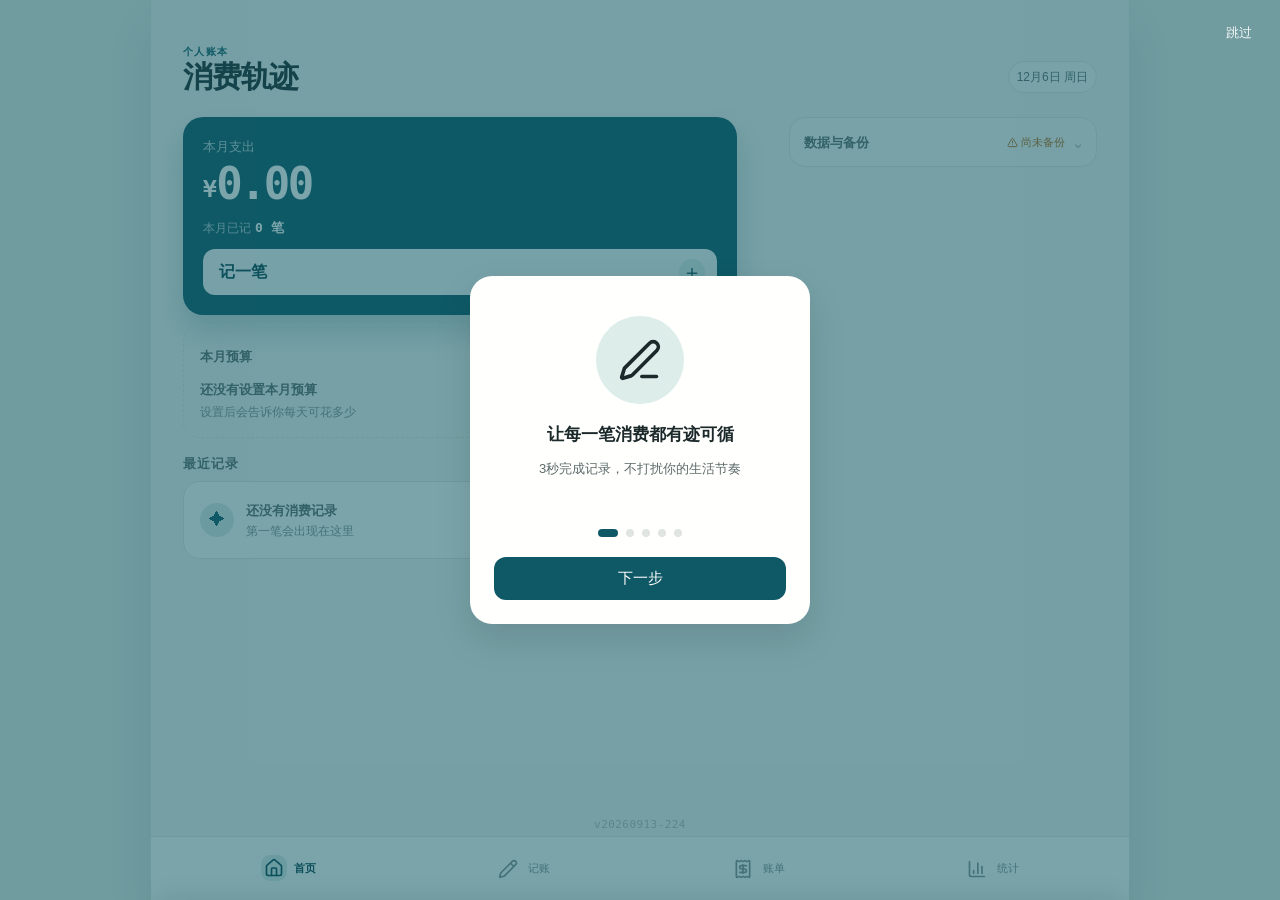
==== index.html @ fd7bc763 "v224：修正统计口径、金额精度与账单交互" ====
﻿<!DOCTYPE html>
<html lang="zh-CN">
<head>
  <meta charset="UTF-8">
  <meta http-equiv="Content-Security-Policy" content="default-src 'self'; script-src 'self'; script-src-attr 'none'; style-src 'self' 'unsafe-inline'; img-src 'self' data:; font-src 'self'; connect-src 'self'; manifest-src 'self'; worker-src 'self'; object-src 'none'; base-uri 'none'; form-action 'self'">
  <meta name="viewport" content="width=device-width, initial-scale=1.0, maximum-scale=1.0, user-scalable=no, viewport-fit=cover">
  <meta name="theme-color" content="#0F5966">
  <meta name="mobile-web-app-capable" content="yes">
  <meta name="apple-mobile-web-app-status-bar-style" content="default">
  <meta name="apple-mobile-web-app-title" content="消费轨迹">
  <link rel="apple-touch-icon" href="icon-192.png?v=67">
  <link rel="manifest" href="manifest.json?v=1">
  <title>消费轨迹</title>

  <!-- CSS -->
  <link rel="stylesheet" href="css/common.css?v=197">
  <link rel="stylesheet" href="css/home.css?v=206">
  <link rel="stylesheet" href="css/add.css?v=204">
  <link rel="stylesheet" href="css/add-flow-v213.css">
  <link rel="stylesheet" href="css/add-budget-impact-v214.css">
  <link rel="stylesheet" href="css/add-choice-density-v215.css">
  <link rel="stylesheet" href="css/add-payment-options-v217.css">
  <link rel="stylesheet" href="css/add-choice-alignment-v218.css">
  <link rel="stylesheet" href="css/list.css?v=175">
  <link rel="stylesheet" href="css/stats.css?v=194">
  <link rel="stylesheet" href="css/onboarding.css?v=176">
  <link rel="stylesheet" href="css/monthly-report-v223.css">
  <link rel="stylesheet" href="css/display-fixes-v224.css">
</head>
<body>

<!-- ================================================================
     App 容器
     ================================================================ -->
<div id="app" class="app-container">

  <!-- ==============================================================
       首页 View
       ============================================================== -->
  <main id="view-home" class="main-view main-view--active">
    <!-- 标题栏 -->
    <header class="home-header">
      <div>
        <p class="home-header__eyebrow">个人账本</p>
        <h1 class="home-header__title">消费轨迹</h1>
      </div>
      <span class="home-header__date" id="home-date"></span>
    </header>

    <div class="home-dashboard">
      <div class="home-dashboard__primary">
        <!-- 首页唯一主任务：看清本月，再记一笔 -->
        <section class="home-section">
          <div class="home-summary card">
            <div class="home-summary__top">
              <div>
                <p class="home-summary__label">本月支出</p>
                <p class="home-summary__amount" id="home-month-amount">¥0</p>
              </div>
            </div>
            <div class="home-summary__context" aria-label="本月消费摘要">
              <span class="home-summary__context-item">本月已记 <strong class="home-summary__context-value" id="home-month-count">0 笔</strong></span>
              <span class="home-summary__context-dot" id="home-month-context-dot" aria-hidden="true" hidden>·</span>
              <span class="home-summary__context-item" id="home-month-comparison" hidden>较上月同期 <strong class="home-summary__context-value" id="home-month-diff">—</strong></span>
            </div>

            <button class="home-primary-action" id="home-primary-add" type="button">
              <span class="home-primary-action__copy"><strong>记一笔</strong></span>
              <span class="home-primary-action__icon" aria-hidden="true">＋</span>
            </button>
          </div>

          <div class="home-today card" id="home-today" hidden>
            <div class="home-today__label-row">
              <span class="home-today__label">今日消费</span>
              <span class="home-today__count" id="home-today-count">0 笔</span>
            </div>
            <span class="home-today__amount" id="home-today-amount">¥0</span>
            <span class="home-today__diff" id="home-today-diff"></span>
          </div>

          <div class="home-budget-brief card home-budget-brief--setup" id="home-budget-summary" aria-label="本月预算">
            <div class="home-budget-brief__header">
              <span class="home-budget-brief__eyebrow">本月预算</span>
              <button class="home-budget-brief__action" id="home-set-budget" type="button">
                <span id="home-budget-action-label">去设置</span><span aria-hidden="true">→</span>
              </button>
            </div>
            <div class="home-budget-brief__setup-copy">
              <strong class="home-budget-brief__label" id="home-budget-summary-label">还没有设置本月预算</strong>
              <span>设置后会告诉你每天可花多少</span>
            </div>
            <div class="home-budget-brief__body">
              <div class="home-budget-brief__spent">
                <span>本月已花</span>
                <div class="home-budget-brief__spent-amount">
                  <strong id="home-budget-summary-spent">¥0</strong>
                  <span id="home-budget-summary-limit">/ ¥0</span>
                </div>
              </div>
              <span class="home-budget-brief__status" id="home-budget-summary-status">节奏正常</span>
            </div>
            <div class="home-budget-brief__progress-meta">
              <span>预算使用进度</span>
              <strong id="home-budget-summary-percentage">0%</strong>
            </div>
            <div class="home-budget-brief__track" role="progressbar" aria-label="预算使用进度" aria-valuemin="0" aria-valuemax="100" aria-valuenow="0">
              <span class="home-budget-brief__progress" id="home-budget-summary-progress"></span>
            </div>
            <div class="home-budget-brief__decision" aria-live="polite">
              <span id="home-budget-summary-decision-label">今天可安心花</span>
              <strong id="home-budget-summary-decision-value">¥0</strong>
            </div>
            <div class="home-budget-brief__support">
              <span id="home-budget-summary-remaining">还剩 ¥0</span>
              <span aria-hidden="true">·</span>
              <span id="home-budget-summary-days">本月剩 0 天</span>
            </div>
            <p class="home-budget-brief__forecast" id="home-budget-summary-forecast" hidden></p>
          </div>
        </section>

        <!-- 最近记录 -->
        <section class="home-section">
          <div class="home-section__title-row">
            <h2 class="home-section__title">最近记录</h2>
            <button class="home-section__all" id="home-view-all" type="button" style="display:none">查看账单 <span aria-hidden="true">→</span></button>
          </div>
          <div class="home-recent card" id="home-recent">
            <div class="empty-state">
              <div class="empty-state__icon"><svg viewBox="0 0 24 24" aria-hidden="true"><g fill="none" stroke="currentColor" stroke-linecap="round" stroke-linejoin="round" stroke-width="2"><path d="M6 22a2 2 0 0 1-2-2V4a2 2 0 0 1 2-2h8a2.4 2.4 0 0 1 1.704.706l3.588 3.588A2.4 2.4 0 0 1 20 8v12a2 2 0 0 1-2 2z"/><path d="M14 2v5a1 1 0 0 0 1 1h5M10 9H8m8 4H8m8 4H8"/></g></svg></div>
              <p class="empty-state__text">还没有消费记录</p>
              <p class="empty-state__hint">从一笔真实消费开始</p>
            </div>
          </div>
        </section>
      </div>

      <aside class="home-dashboard__secondary">
        <!-- 分类预算提醒（仅在需要关注时出现） -->
        <section class="home-section home-section--alerts" id="home-alerts-section" style="display:none">
          <h2 class="home-section__title">预算提醒</h2>
          <div class="home-alerts" id="home-alerts"></div>
        </section>

        <!-- 数据管理（折叠收纳，避免打扰每日记账） -->
        <section class="home-section home-section--support">
          <details class="home-data-management">
            <summary class="home-data-management__summary">
              <span class="home-data-management__title">数据与备份</span>
              <span id="home-backup-badge" class="home-backup__badge"></span>
              <span class="home-data-management__chevron" aria-hidden="true">⌄</span>
            </summary>
            <div class="home-data-management__body">
              <p class="home-backup__copy">数据仅保存在当前浏览器中。换手机或清缓存前，请先导出备份。</p>
              <div class="home-backup__actions">
                <button class="btn btn--ghost btn--small" id="home-export-btn" type="button">分享备份</button>
                <button class="btn btn--ghost btn--small home-backup__restore" id="home-import-btn" type="button">恢复数据</button>
              </div>
              <div id="home-import-area" style="display:none">
                <textarea class="input" id="home-import-textarea" placeholder="在此粘贴之前导出的备份内容…" rows="3" style="font-size:var(--font-size-xs);font-family:var(--font-mono);resize:vertical;width:100%;margin-bottom:var(--space-sm)"></textarea>
                <div style="display:flex;gap:var(--space-sm)">
                  <button class="btn btn--primary btn--small" id="home-import-confirm" style="flex:1">确认导入</button>
                  <button class="btn btn--ghost btn--small" id="home-import-cancel">取消</button>
                </div>
              </div>
            </div>
          </details>
        </section>

      </aside>
    </div>

    <!-- 首页底部版本位：新版本等待时原地切换为更新说明卡 -->
    <div id="app-version-slot" class="app-version-slot">
      <div id="app-version" class="app-version" data-version="224" aria-label="当前应用版本">v20260913-224</div>
      <section id="sw-update-bar" class="sw-update-bar" aria-labelledby="sw-update-bar-title" aria-live="polite" hidden>
        <button type="button" class="sw-update-bar__head" id="sw-update-bar-head" aria-expanded="false" aria-controls="sw-update-bar-detail">
          <svg class="sw-update-bar__icon" viewBox="0 0 24 24" aria-hidden="true"><path d="M21 12a9 9 0 0 0-15.5-6.2L3 8.3M3 3v5.3h5.3M3 12a9 9 0 0 0 15.5 6.2l2.5-2.5M21 21v-5.3h-5.3"/></svg>
          <span class="sw-update-bar__body">
            <span class="sw-update-bar__title" id="sw-update-bar-title">发现新版本</span>
            <span class="sw-update-bar__sub">点击查看这次更新内容</span>
          </span>
          <svg class="sw-update-bar__toggle" viewBox="0 0 24 24" aria-hidden="true"><path d="m6 9 6 6 6-6"/></svg>
        </button>
        <div class="sw-update-bar__detail" id="sw-update-bar-detail" hidden>
          <ul class="sw-update-bar__list" id="sw-update-bar-list"></ul>
          <div class="sw-update-bar__actions">
            <button type="button" class="sw-update-bar__later" id="sw-update-btn-later">继续使用当前版本</button>
            <button type="button" class="sw-update-bar__btn" id="sw-update-btn-now">立即更新</button>
          </div>
        </div>
      </section>
    </div>
  </main>

  <!-- ==============================================================
       记账 View（移动端优先：金额 → 日期 → 分类 → 可选信息 → 键盘）
       ============================================================== -->
  <main id="view-add" class="main-view">
    <div class="add-container">
      <!-- 金额与日期：每一笔记录先确认金额，再补充信息 -->
      <header class="add-header">
        <div class="add-header__meta">
          <p class="add-header__eyebrow">快速记一笔</p>
          <div class="add-date-row">
            <button class="add-date-quick" id="add-date-quick" type="button" aria-expanded="false" aria-controls="add-date-inputs">
              <span aria-hidden="true">日历</span>
              <span id="add-date-label">今天</span>
              <span id="add-time-label"></span>
              <span class="add-date-quick__chevron" aria-hidden="true">⌄</span>
            </button>
          </div>
        </div>
        <div class="add-date-inputs" id="add-date-inputs" style="display:none">
          <div class="add-date-shortcuts" aria-label="日期快捷选择">
            <button class="add-date-shortcut" type="button" data-date-shortcut="today">今天</button>
            <button class="add-date-shortcut" type="button" data-date-shortcut="yesterday">昨天</button>
            <button class="add-date-shortcut add-date-shortcut--now" type="button" data-date-shortcut="now">现在</button>
          </div>
          <div class="add-date-controls">
            <input type="date" class="input" id="add-date" aria-label="记账日期">
            <input type="time" class="input" id="add-time" aria-label="记账时间">
          </div>
        </div>
      </header>

      <!-- 仅金额区域吸顶；日期与其他表单区域随页面自然滚动 -->
      <div class="add-amount-display">
        <div class="add-amount__row" aria-live="polite" aria-label="本次支出金额">
          <span class="add-amount__currency">¥</span>
          <span class="add-amount__value" id="add-amount-display">0</span>
          <span class="add-amount__decimal" id="add-amount-decimal">.00</span>
        </div>
        <div class="add-budget-impact add-budget-impact--empty" id="add-budget-impact" aria-hidden="true">
          <span class="add-budget-impact__dot" aria-hidden="true"></span>
          <span class="add-budget-impact__copy" id="add-budget-impact-copy"></span>
          <strong class="add-budget-impact__value" id="add-budget-impact-value"></strong>
        </div>
        <span class="add-budget-impact__live" id="add-budget-impact-live" aria-live="polite" aria-atomic="true"></span>
      </div>

      <section class="add-category-area" aria-labelledby="add-category-title">
        <div class="add-section__header">
          <div>
            <h2 class="add-section__title" id="add-category-title">分类 <span class="add-required">必填</span></h2>
          </div>
          <button class="add-category-all" id="add-category-all" type="button" aria-haspopup="dialog" aria-controls="add-category-picker">
            <span>全部分类</span>
            <span class="add-category-all__chevron" aria-hidden="true">⌄</span>
          </button>
        </div>
        <button class="add-category-summary" id="add-category-summary" type="button" style="display:none" aria-haspopup="dialog" aria-controls="add-category-picker">
          <span class="add-category-summary__icon" id="add-category-summary-icon"></span>
          <span class="add-category-summary__text" id="add-category-summary-text"></span>
          <span class="add-category-summary__edit" id="add-category-summary-edit">更换</span>
        </button>
        <div class="add-category-quick" id="add-category-quick" aria-label="常用分类，可左右滑动查看更多"></div>
      </section>

      <section class="add-payment-section" aria-labelledby="add-payment-title">
        <button class="add-payment-summary" id="add-payment-summary" type="button" aria-label="选择支付方式" aria-expanded="false" aria-controls="add-payment-methods">
          <span class="add-payment-summary__label" id="add-payment-title">支付方式</span>
          <span class="add-payment-summary__value">
            <span class="add-payment-summary__dot" id="add-payment-summary-dot" aria-hidden="true"></span>
            <span id="add-payment-summary-text">可选</span>
          </span>
          <span class="add-payment-summary__edit" id="add-payment-summary-action">选择</span>
        </button>
        <div class="add-payment-methods" id="add-payment-methods"></div>
      </section>

      <!-- 价值评定：与支付方式同款交互，选完收起为文字行，点按展开三键 -->
      <section class="add-necessity-section" aria-labelledby="add-necessity-title">
        <button class="add-payment-summary add-necessity-summary" id="add-necessity-summary" type="button" aria-label="选择价值评定" aria-expanded="false" aria-controls="add-necessity-options">
          <span class="add-payment-summary__label" id="add-necessity-title">价值评定</span>
          <span class="add-payment-summary__value">
            <span class="add-payment-summary__dot" id="add-necessity-summary-dot" aria-hidden="true"></span>
            <span id="add-necessity-summary-text">可选</span>
          </span>
          <span class="add-payment-summary__edit" id="add-necessity-summary-action">选择</span>
        </button>
        <div class="add-necessity-options" id="add-necessity-options"></div>
      </section>

      <details class="add-more-fields" id="add-more-fields">
        <summary>
          <span>地点或备注</span>
          <span class="add-more-fields__hint">可选</span>
        </summary>
        <div class="add-more-fields__body">
          <div class="add-merchant-suggestions" id="add-merchant-suggestions" hidden aria-label="常用商家"></div>
          <label class="add-field">
            <span>地点</span>
            <input type="text" class="input" id="add-location" placeholder="例如：公司楼下" maxlength="50">
          </label>
          <label class="add-field">
            <span>备注</span>
            <input type="text" class="input" id="add-note" placeholder="例如：和同事午餐" maxlength="100">
          </label>
        </div>
      </details>

      <!-- 数字键盘：与其他表单功能区一样留在页面内，不吸底、不悬浮 -->
      <div class="add-numpad numpad" id="add-numpad">
        <button class="numpad__key" data-key="1" type="button">1</button>
        <button class="numpad__key" data-key="2" type="button">2</button>
        <button class="numpad__key" data-key="3" type="button">3</button>
        <button class="numpad__key numpad__key--fn" data-key="backspace" type="button" aria-label="删除一位">⌫</button>

        <button class="numpad__key" data-key="4" type="button">4</button>
        <button class="numpad__key" data-key="5" type="button">5</button>
        <button class="numpad__key" data-key="6" type="button">6</button>
        <button class="numpad__key numpad__key--submit" data-key="submit" type="button">
          <span id="add-submit-label">保存</span>
          <span class="numpad__submit-amount" id="add-submit-amount">¥0.00</span>
        </button>

        <button class="numpad__key" data-key="7" type="button">7</button>
        <button class="numpad__key" data-key="8" type="button">8</button>
        <button class="numpad__key" data-key="9" type="button">9</button>

        <button class="numpad__key" data-key="0" type="button">0</button>
        <button class="numpad__key" data-key="." type="button">.</button>
        <button class="numpad__key numpad__key--fn" data-key="clear" type="button" aria-label="清空金额">C</button>
      </div>

    </div>
  </main>

  <!-- 手机端分类选择抽屉：完整分类不再撑开记账主页面 -->
  <div class="category-picker" id="add-category-picker" aria-hidden="true">
    <button class="category-picker__backdrop" id="add-category-picker-backdrop" type="button" tabindex="-1" aria-label="关闭分类选择"></button>
    <section class="category-picker__sheet" role="dialog" aria-modal="true" aria-labelledby="add-category-picker-title">
      <div class="category-picker__handle" aria-hidden="true"></div>
      <header class="category-picker__header">
        <div>
          <p class="category-picker__eyebrow">全部分类</p>
          <h2 id="add-category-picker-title">选择这笔支出属于哪里</h2>
        </div>
        <button class="category-picker__close" id="add-category-picker-close" type="button" aria-label="关闭分类选择">✕</button>
      </header>
      <div class="category-picker__body">
        <div class="add-category-grid" id="add-category-picker-grid"></div>
        <div class="add-subcategories scroll-x" id="add-category-picker-subcategories" style="display:none"></div>
      </div>
      <footer class="category-picker__footer">
        <button class="add-category-manage" id="add-manage-categories" type="button">管理分类</button>
      </footer>
    </section>
  </div>

  <!-- ==============================================================
       账单 View
       ============================================================== -->
  <main id="view-list" class="main-view">
    <!-- 账单工具栏：标题常驻，搜索按需展开 -->
    <div class="list-search" id="list-search">
      <h1 class="list-search__title">账单</h1>
      <button class="list-search__toggle" id="list-search-toggle" aria-label="搜索账单">搜索</button>
      <div class="list-search__input-wrap" id="list-search-input-wrap">
        <input type="text" class="input input--search" id="list-search-input" placeholder="搜索备注关键词...">
      </div>
      <button class="list-search__close" id="list-search-close" style="display:none" aria-label="关闭搜索">✕</button>
    </div>

    <!-- 筛选栏（每个 chip 独立定位容器，下拉不偏移） -->
    <div class="list-filters scroll-x" id="list-filter-bar">
      <div class="list-filter-group"><button class="chip" data-filter="date">日期</button></div>
      <div class="list-filter-group"><button class="chip" data-filter="category">分类</button></div>
      <div class="list-filter-group"><button class="chip" data-filter="location">地点</button></div>
      <div class="list-filter-group"><button class="chip" data-filter="payment">支付方式</button></div>
      <div class="list-filter-group"><button class="chip chip--active" data-filter="sort">金额↓</button></div>
    </div>

    <!-- 已选筛选条件 -->
    <div class="list-active-filters scroll-x" id="list-active-filters"></div>

    <!-- 记录列表（静态占位，JS 加载后会替换） -->
    <div class="list-content" id="list-content">
      <div class="empty-state" id="list-placeholder">
        <div class="empty-state__icon">⏳</div>
        <p class="empty-state__text">加载中...</p>
      </div>
    </div>

    <!-- 底部汇总（固定） -->
    <div class="list-summary" id="list-summary" style="display:none">
      <span id="list-summary-count">共 0 笔</span>
      <span class="list-summary__divider">|</span>
      <span>合计 <strong class="amount" id="list-summary-total">¥0</strong></span>
    </div>
  </main>

  <!-- ==============================================================
       统计 View
       ============================================================== -->
  <main id="view-stats" class="main-view">
    <div class="stats-container" id="stats-container">
      <!-- 时间选择 -->
      <div class="stats-period">
        <button class="chip" data-period="day">日</button>
        <button class="chip" data-period="week">近7天</button>
        <button class="chip chip--active" data-period="month">本月</button>
        <button class="chip" data-period="3month">近3月</button>
        <button class="chip" data-period="12month">近12月</button>
      </div>

      <!-- 概览卡片 -->
      <div class="stats-overview">
        <div class="stats-card">
          <p class="stats-card__label">总支出</p>
          <p class="stats-card__value" id="stats-card-total">¥0</p>
        </div>
        <div class="stats-card">
          <p class="stats-card__label">日均</p>
          <p class="stats-card__value" id="stats-card-daily">¥0</p>
        </div>
        <div class="stats-card">
          <p class="stats-card__label">笔数</p>
          <p class="stats-card__value" id="stats-card-count">0</p>
        </div>
      </div>

      <!-- 月度报告入口：必须保持 .stats-overview 与 #stats-dynamic 的兄弟位——
           放进 #stats-dynamic 内会被 _renderEmptyDynamic 替换掉（stats.js:234） -->
      <button type="button" class="mr-entry" id="mr-entry" hidden aria-label="查看月度报告">
        <span class="mr-entry__icon" aria-hidden="true">
          <svg viewBox="0 0 24 24"><path fill="none" stroke="currentColor" stroke-linecap="round" stroke-linejoin="round" stroke-width="2" d="M12 21a9 9 0 1 0 0-18 9 9 0 0 0 0 18Zm-3-9 2 2 4-4"/></svg>
        </span>
        <span class="mr-entry__text">
          <span class="mr-entry__title">月度报告</span>
          <span class="mr-entry__sub">这个月花钱方式的一页诊断书</span>
        </span>
        <span class="mr-entry__badge" id="mr-entry-badge" hidden>新</span>
        <svg class="mr-entry__chevron" viewBox="0 0 24 24" aria-hidden="true"><path fill="none" stroke="currentColor" stroke-linecap="round" stroke-linejoin="round" stroke-width="2" d="m9 18 6-6-6-6"/></svg>
      </button>

      <!-- 动态区域（图表 + 排行，由 stats.js 控制） -->
      <div id="stats-dynamic">
        <!-- 分类占比 -->
        <section class="stats-chart-section">
          <h2 class="stats-chart-section__title">分类占比</h2>
          <div class="stats-chart-wrapper">
            <canvas id="stats-category-chart"></canvas>
            <div id="stats-category-fallback" class="stats-fallback" style="display:none"></div>
          </div>
        </section>

        <!-- 月度趋势 -->
        <section class="stats-chart-section">
          <h2 class="stats-chart-section__title">月度趋势</h2>
          <div class="stats-chart-wrapper">
            <canvas id="stats-trend-chart"></canvas>
            <div id="stats-trend-fallback" class="stats-fallback" style="display:none"></div>
          </div>
        </section>

        <!-- 地点排行 -->
        <section class="stats-chart-section">
          <h2 class="stats-chart-section__title">地点排行</h2>
          <div class="stats-ranking-list" id="stats-location-list">
            <div style="text-align:center;padding:16px;color:var(--color-text-tertiary);font-size:var(--font-size-sm)">暂无地点数据</div>
          </div>
        </section>

        <!-- 支付方式分布 -->
        <section class="stats-chart-section">
          <h2 class="stats-chart-section__title">支付方式</h2>
          <div class="stats-chart-wrapper">
            <canvas id="stats-payment-chart"></canvas>
            <div id="stats-payment-fallback" class="stats-fallback" style="display:none"></div>
          </div>
        </section>

        <!-- 价值分析：必需/可选/冲动堆叠条 + 冲动消费 Top 分类（纯 CSS 实现不依赖 Chart.js；缺 stats-necessity-bar 时 stats.js 触发首次重建） -->
        <section class="stats-chart-section">
          <h2 class="stats-chart-section__title">价值分析</h2>
          <div class="stats-necessity-bar" id="stats-necessity-bar" role="img" aria-label="必需、可选、冲动消费占比"></div>
          <ul class="stats-necessity-legend" id="stats-necessity-legend"></ul>
          <p class="stats-necessity-hint" id="stats-necessity-hint" hidden></p>
          <div class="stats-ranking-list" id="stats-impulse-ranking"></div>
        </section>
      </div>
    </div>
  </main>

  <!-- ==============================================================
       Toast 容器
       ============================================================== -->
  <div class="toast-container" id="toast-container"></div>

  <!-- ==============================================================
       覆盖层：预算设置
       ============================================================== -->
  <div class="page-overlay" id="overlay-budget">
    <div class="page-overlay__header">
      <button class="page-overlay__back" id="overlay-budget-back">←</button>
      <span class="page-overlay__title">预算设置</span>
    </div>
    <div class="page-overlay__body" id="overlay-budget-body">
      <!-- JS 动态渲染 -->
    </div>
  </div>

  <!-- ==============================================================
       覆盖层：月度报告
       ============================================================== -->
  <div class="page-overlay" id="overlay-monthly-report">
    <div class="page-overlay__header">
      <button type="button" class="page-overlay__back" id="overlay-monthly-report-back" aria-label="返回">←</button>
      <span class="page-overlay__title">月度报告</span>
    </div>
    <div class="page-overlay__body" id="overlay-monthly-report-body">
      <!-- JS 动态渲染 -->
    </div>
  </div>

  <!-- ==============================================================
       覆盖层：分类管理
       ============================================================== -->
  <div class="page-overlay" id="overlay-categories">
    <div class="page-overlay__header">
      <span class="page-overlay__title">分类管理</span>
      <button class="btn btn--ghost btn--small" id="overlay-categories-add">+ 新增</button>
      <button class="page-overlay__back" id="overlay-categories-back">✕</button>
    </div>
    <div class="page-overlay__body" id="overlay-categories-body">
      <!-- JS 动态渲染 -->
    </div>
  </div>

  <!-- ==============================================================
       编辑消费记录 — 底部弹出面板（Bottom Sheet）
       ============================================================== -->
  <!-- 半透明背景遮罩 -->
  <div class="bottom-sheet-backdrop" id="overlay-edit-backdrop"></div>

  <div class="bottom-sheet" id="overlay-edit">
    <!-- 拖拽手柄（纯视觉提示，无交互） -->
    <div class="bottom-sheet__handle-bar">
      <div class="bottom-sheet__handle"></div>
    </div>
    <!-- 头部 -->
    <div class="bottom-sheet__header">
      <button class="bottom-sheet__btn-back" id="overlay-edit-back">←</button>
      <span class="bottom-sheet__title">编辑记录</span>
      <button class="btn btn--danger btn--small" id="overlay-edit-delete">删除</button>
    </div>
    <!-- 内容（JS 动态渲染） -->
    <div class="bottom-sheet__body" id="overlay-edit-body"></div>
  </div>

  <!-- ==============================================================
       新手引导（首次访问全屏分步介绍，仅展示一次）
       ============================================================== -->
  <div class="onboarding-overlay" id="onboarding-overlay" role="dialog" aria-modal="true" aria-label="欢迎使用消费轨迹">
    <button class="onboarding-skip" id="onboarding-skip" type="button">跳过</button>
    <div class="onboarding-card">
      <div class="onboarding-slides">
        <div class="onboarding-track" id="onboarding-track"></div>
      </div>
      <div class="onboarding-dots" id="onboarding-dots"></div>
      <button class="btn btn--primary btn--block" id="onboarding-next" type="button">下一步</button>
    </div>
  </div>

  <!-- ==============================================================
       底部 Tab Bar
       ============================================================== -->
  <nav class="tab-bar" aria-label="主导航">
    <button class="tab-bar__item tab-bar__item--active" data-view="home" type="button" aria-current="page">
      <span class="tab-bar__icon" aria-hidden="true"><svg viewBox="0 0 24 24"><g fill="none" stroke="currentColor" stroke-linecap="round" stroke-linejoin="round" stroke-width="2"><path d="M15 21v-8a1 1 0 0 0-1-1h-4a1 1 0 0 0-1 1v8"/><path d="M3 10a2 2 0 0 1 .709-1.528l7-6a2 2 0 0 1 2.582 0l7 6A2 2 0 0 1 21 10v9a2 2 0 0 1-2 2H5a2 2 0 0 1-2-2z"/></g></svg></span>
      <span class="tab-bar__label">首页</span>
    </button>
    <button class="tab-bar__item" data-view="add" type="button">
      <span class="tab-bar__icon" aria-hidden="true"><svg viewBox="0 0 24 24"><path fill="none" stroke="currentColor" stroke-linecap="round" stroke-linejoin="round" stroke-width="2" d="M21.174 6.812a1 1 0 0 0-3.986-3.987L3.842 16.174a2 2 0 0 0-.5.83l-1.321 4.352a.5.5 0 0 0 .623.622l4.353-1.32a2 2 0 0 0 .83-.497zM15 5l4 4"/></svg></span>
      <span class="tab-bar__label">记账</span>
    </button>
    <button class="tab-bar__item" data-view="list" type="button">
      <span class="tab-bar__icon" aria-hidden="true"><svg viewBox="0 0 24 24"><g fill="none" stroke="currentColor" stroke-linecap="round" stroke-linejoin="round" stroke-width="2"><path d="M12 17V7m4 1h-6a2 2 0 0 0 0 4h4a2 2 0 0 1 0 4H8"/><path d="M4 3a1 1 0 0 1 1-1a1.3 1.3 0 0 1 .7.2l.933.6a1.3 1.3 0 0 0 1.4 0l.934-.6a1.3 1.3 0 0 1 1.4 0l.933.6a1.3 1.3 0 0 0 1.4 0l.933-.6a1.3 1.3 0 0 1 1.4 0l.934.6a1.3 1.3 0 0 0 1.4 0l.933-.6A1.3 1.3 0 0 1 19 2a1 1 0 0 1 1 1v18a1 1 0 0 1-1 1a1.3 1.3 0 0 1-.7-.2l-.933-.6a1.3 1.3 0 0 0-1.4 0l-.934.6a1.3 1.3 0 0 1-1.4 0l-.933-.6a1.3 1.3 0 0 0-1.4 0l-.933.6a1.3 1.3 0 0 1-1.4 0l-.934-.6a1.3 1.3 0 0 0-1.4 0l-.933.6a1.3 1.3 0 0 1-.7.2a1 1 0 0 1-1-1z"/></g></svg></span>
      <span class="tab-bar__label">账单</span>
    </button>
    <button class="tab-bar__item" data-view="stats" type="button">
      <span class="tab-bar__icon" aria-hidden="true"><svg viewBox="0 0 24 24"><path fill="none" stroke="currentColor" stroke-linecap="round" stroke-linejoin="round" stroke-width="2" d="M3 3v16a2 2 0 0 0 2 2h16m-3-4V9m-5 8V5M8 17v-3"/></svg></span>
      <span class="tab-bar__label">统计</span>
    </button>
  </nav>

</div><!-- #app -->

<!-- ================================================================
     更新流程使用真实版本路径，避免 CDN 忽略查询参数时混用旧逻辑
     ================================================================ -->
<script src="js/update-flow-v216.js"></script>

<!-- ================================================================
     JavaScript（按依赖顺序加载）
     ================================================================ -->
<script src="js/storage-v214.js"></script>
<script src="js/data.js?v=221"></script>
<script src="js/summary-v224.js"></script>
<script src="js/icons.js?v=200"></script>
<script src="js/home-v224.js"></script>
<script src="js/categories.js?v=195"></script>
<script src="js/list-v224.js"></script>
<script src="js/stats-v224.js"></script>
<script src="js/monthly-report-v224.js"></script>
<script src="js/onboarding.js?v=194"></script>
<!-- 主控制器拆分出的独立模块（审计高危 No.2；运行时互相引用，加载顺序按依赖逻辑排列） -->
<script src="js/toast.js"></script>
<script src="js/confirm-dialog.js"></script>
<script src="js/ui-utils.js"></script>
<script src="js/habit-predictor.js"></script>
<script src="js/budget-overlay-v224.js"></script>
<script src="js/category-manager.js"></script>
<script src="js/edit-expense.js"></script>
<script src="js/backup-manager.js"></script>
<script src="js/app-v217.js"></script>
<script src="js/budget-impact-v214.js"></script>

<!-- Chart.js 固定同源版本（统计模块依赖，可离线使用） -->
<script src="js/vendor-chart.umd-4.4.7.min.js"></script>
</body>
</html>
---- css/common.css ----
/* ================================================================
   消费轨迹系统 — common.css
   设计令牌、重置样式、通用组件、Tab Bar、Toast、覆盖层
   ================================================================ */

/* -----------------------------------------------------------------
   1. CSS 自定义属性（设计令牌）
   ----------------------------------------------------------------- */
:root {
  /* --- 主色调 --- */
  --color-primary: #0F5966;
  --color-primary-light: #DCEDEA;
  --color-primary-dark: #08444E;

  /* --- 功能色 --- */
  --color-success: #2F7A5F;
  --color-warning: #B66A16;
  --color-danger: #C34B3D;
  --color-danger-dark: #A1352A;
  --color-info: #267C93;

  /* --- 必要性颜色 --- */
  --color-need: #34C759;       /* 必需 — 绿色 */
  --color-want: #FF9500;       /* 可选 — 橙色 */
  --color-impulse: #FF3B30;    /* 冲动 — 红色 */

  /* --- 价值评定颜色 --- */
  --color-worth: #34C759;      /* 值 — 绿色 */
  --color-neutral-val: #FFCC00;/* 一般 — 黄色 */
  --color-not-worth: #FF9500;  /* 不值 — 橙色 */
  --color-regret: #FF3B30;     /* 后悔 — 红色 */

  /* --- 预算进度颜色 --- */
  --color-budget-safe: #34C759;
  --color-budget-watch: #FF9500;
  --color-budget-warn: #FF6B35;
  --color-budget-danger: #FF3B30;
  --color-budget-over: #CC0000;

  /* --- 中性色 --- */
  --color-bg: #F4F5F2;
  --color-surface: #FFFFFD;
  --color-border: #E0E5DF;
  --color-divider: #EAEEE9;
  --color-text-primary: #1C292B;
  --color-text-secondary: #5D6B6B;
  --color-text-tertiary: #84908E;
  --color-text-inverse: #FFFFFF;

  /* --- 间距 --- */
  --space-xs: 4px;
  --space-sm: 8px;
  --space-md: 12px;
  --space-lg: 16px;
  --space-xl: 20px;
  --space-xxl: 24px;
  --space-xxxl: 32px;

  /* --- 圆角 --- */
  --radius-sm: 8px;
  --radius-md: 12px;
  --radius-lg: 16px;
  --radius-xl: 22px;
  --radius-round: 50%;

  /* --- 阴影 --- */
  --shadow-sm: 0 1px 2px rgba(23, 42, 39, 0.05), 0 8px 18px rgba(23, 42, 39, 0.035);
  --shadow-md: 0 8px 22px rgba(23, 42, 39, 0.10);
  --shadow-lg: 0 16px 36px rgba(23, 42, 39, 0.14);

  /* --- 字体 --- */
  --font-family: -apple-system, BlinkMacSystemFont, "Segoe UI", "PingFang SC",
    "Microsoft YaHei", "Helvetica Neue", Arial, sans-serif;
  --font-mono: "SF Mono", "Menlo", "Consolas", monospace;
  --font-size-xs: 11px;
  --font-size-sm: 13px;
  --font-size-md: 15px;
  --font-size-lg: 17px;
  --font-size-xl: 20px;
  --font-size-xxl: 28px;
  --font-size-xxxl: 36px;

  /* --- 布局 --- */
  --app-max-width: 430px;
  --tab-bar-height: 56px;
  --safe-area-bottom: env(safe-area-inset-bottom, 0px);

  /* --- 动画 --- */
  --transition-fast: 0.15s ease;
  --transition-normal: 0.25s ease;
  --transition-slow: 0.35s ease;
}

/* -----------------------------------------------------------------
   2. CSS Reset
   ----------------------------------------------------------------- */
*,
*::before,
*::after {
  box-sizing: border-box;
  margin: 0;
  padding: 0;
}

html {
  font-size: 16px;
  -webkit-text-size-adjust: 100%;
  -webkit-tap-highlight-color: transparent;
}

body {
  font-family: var(--font-family);
  font-size: var(--font-size-md);
  color: var(--color-text-primary);
  background: #E9ECE8;
  line-height: 1.5;
  overflow-x: hidden;
  -webkit-font-smoothing: antialiased;
  -moz-osx-font-smoothing: grayscale;
}

input, button, select, textarea {
  font-family: inherit;
  font-size: inherit;
}

a {
  color: var(--color-primary);
  text-decoration: none;
}

ul, ol {
  list-style: none;
}

/* -----------------------------------------------------------------
   3. App 容器
   ----------------------------------------------------------------- */
.app-container {
  max-width: var(--app-max-width);
  margin: 0 auto;
  min-height: 100vh;
  background: var(--color-bg);
  position: relative;
  display: flex;
  flex-direction: column;
}

/* -----------------------------------------------------------------
   4. View 视图切换
   ----------------------------------------------------------------- */
.main-view {
  display: none;
  flex-direction: column;
  flex: 1;
  padding-bottom: calc(var(--tab-bar-height) + var(--safe-area-bottom) + var(--space-md));
  overflow-y: auto;
}

.main-view--active {
  display: flex;
}

/* -----------------------------------------------------------------
   5. 底部 Tab Bar
   ----------------------------------------------------------------- */
.tab-bar {
  position: fixed;
  bottom: 0;
  left: 50%;
  transform: translateX(-50%);
  width: 100%;
  max-width: var(--app-max-width);
  height: calc(var(--tab-bar-height) + var(--safe-area-bottom));
  padding-bottom: var(--safe-area-bottom);
  background: var(--color-surface);
  border-top: 1px solid var(--color-border);
  display: flex;
  align-items: center;
  justify-content: space-around;
  z-index: 100;
}

.tab-bar__item {
  flex: 1;
  display: flex;
  flex-direction: column;
  align-items: center;
  justify-content: center;
  gap: 2px;
  padding: var(--space-sm) 0;
  color: var(--color-text-tertiary);
  cursor: pointer;
  transition: color var(--transition-fast);
  user-select: none;
  -webkit-user-select: none;
}

.tab-bar__item:hover {
  color: var(--color-text-secondary);
}

.tab-bar__item--active {
  color: var(--color-primary);
}

.tab-bar__icon {
  font-size: 22px;
  line-height: 1;
}

.tab-bar__label {
  font-size: var(--font-size-xs);
  font-weight: 500;
}

/* -----------------------------------------------------------------
   6. Toast 提示
   ----------------------------------------------------------------- */
.toast-container {
  position: fixed;
  top: var(--space-xl);
  left: 50%;
  transform: translateX(-50%);
  z-index: 1000;
  display: flex;
  flex-direction: column;
  gap: var(--space-sm);
  width: calc(100% - var(--space-xxl) * 2);
  max-width: calc(var(--app-max-width) - var(--space-xxl) * 2);
  pointer-events: none;
}

.toast {
  padding: var(--space-md) var(--space-lg);
  border-radius: var(--radius-md);
  background: var(--color-text-primary);
  color: var(--color-text-inverse);
  font-size: var(--font-size-sm);
  text-align: center;
  box-shadow: var(--shadow-lg);
  animation: toastIn 0.25s ease forwards;
  pointer-events: auto;
}

.toast--actionable {
  display: flex;
  align-items: center;
  justify-content: space-between;
  gap: var(--space-md);
  text-align: left;
}

.toast__copy { min-width: 0; }

.toast__action {
  flex: 0 0 auto;
  min-height: 32px;
  padding: 4px 2px;
  border: 0;
  background: transparent;
  color: inherit;
  font: inherit;
  font-weight: 700;
  text-decoration: underline;
  text-underline-offset: 3px;
  cursor: pointer;
}

.toast--success {
  background: var(--color-success);
}

.toast--error {
  background: var(--color-danger);
}

.toast--warning {
  background: var(--color-warning);
}

.toast--removing {
  animation: toastOut 0.25s ease forwards;
}

@keyframes toastIn {
  from { opacity: 0; transform: translateY(-10px); }
  to   { opacity: 1; transform: translateY(0); }
}

@keyframes toastOut {
  from { opacity: 1; transform: translateY(0); }
  to   { opacity: 0; transform: translateY(-10px); }
}

/* -----------------------------------------------------------------
   7. 覆盖层（右侧滑入面板）
   ----------------------------------------------------------------- */
.page-overlay {
  position: fixed;
  top: 0;
  left: 50%;
  transform: translateX(-50%) translateX(110%);
  width: 100%;
  max-width: var(--app-max-width);
  height: 100vh;
  height: 100dvh;
  background: var(--color-bg);
  z-index: 200;
  display: flex;
  flex-direction: column;
  opacity: 0;
  transition: transform var(--transition-slow), opacity var(--transition-slow);
  pointer-events: none;
}

.page-overlay--open {
  transform: translateX(-50%) translateX(0);
  opacity: 1;
  pointer-events: auto;
}

/* 覆盖层打开时锁定背景滚动（与分类抽屉 category-picker-open 同一模式） */
html.page-overlay-open,
body.page-overlay-open {
  overflow: hidden;
  overscroll-behavior: none;
}
body.page-overlay-open {
  position: fixed;
  width: 100%;
  left: 0;
  right: 0;
}

.page-overlay__header {
  display: flex;
  align-items: center;
  padding: var(--space-lg);
  background: var(--color-surface);
  border-bottom: 1px solid var(--color-border);
  gap: var(--space-md);
  flex-shrink: 0;
}

.page-overlay__back {
  width: 32px;
  height: 32px;
  display: flex;
  align-items: center;
  justify-content: center;
  cursor: pointer;
  font-size: 20px;
  color: var(--color-primary);
  border: none;
  background: none;
  border-radius: var(--radius-round);
  transition: background var(--transition-fast);
}

.page-overlay__back:hover {
  background: var(--color-divider);
}

.page-overlay__title {
  font-size: var(--font-size-lg);
  font-weight: 600;
  flex: 1;
}

.page-overlay__body {
  flex: 1;
  overflow-y: auto;
  padding: var(--space-lg);
}

/* -----------------------------------------------------------------
   7b. 底部弹出面板（Bottom Sheet）— 编辑记录用
   ----------------------------------------------------------------- */

/* 半透明背景遮罩 */
.bottom-sheet-backdrop {
  position: fixed;
  top: 0;
  left: 0;
  right: 0;
  bottom: 0;
  background: rgba(0, 0, 0, 0.4);
  z-index: 199;
  opacity: 0;
  transition: opacity var(--transition-normal);
  pointer-events: none;
  -webkit-tap-highlight-color: transparent;
}

.bottom-sheet-backdrop--open {
  opacity: 1;
  pointer-events: auto;
}

/* 底部弹出面板主体 */
.bottom-sheet {
  position: fixed;
  left: 50%;
  bottom: 0;
  transform: translateX(-50%) translateY(100%);
  width: 100%;
  max-width: var(--app-max-width);
  max-height: 80vh;
  background: var(--color-surface);
  border-radius: var(--radius-xl) var(--radius-xl) 0 0;
  box-shadow: 0 -4px 24px rgba(0, 0, 0, 0.12);
  z-index: 200;
  display: flex;
  flex-direction: column;
  transition: transform var(--transition-slow);
  padding-bottom: var(--safe-area-bottom);
}

.bottom-sheet--open {
  transform: translateX(-50%) translateY(0);
}

/* 拖拽手柄（纯视觉，无交互） */
.bottom-sheet__handle-bar {
  display: flex;
  justify-content: center;
  padding: var(--space-sm) 0 0;
  flex-shrink: 0;
}

.bottom-sheet__handle {
  width: 36px;
  height: 4px;
  border-radius: 2px;
  background: var(--color-border);
}

/* 头部栏 */
.bottom-sheet__header {
  display: flex;
  align-items: center;
  padding: var(--space-md) var(--space-lg);
  gap: var(--space-md);
  flex-shrink: 0;
  border-bottom: 1px solid var(--color-border);
}

.bottom-sheet__btn-back {
  width: 32px;
  height: 32px;
  display: flex;
  align-items: center;
  justify-content: center;
  cursor: pointer;
  font-size: 20px;
  color: var(--color-primary);
  border: none;
  background: none;
  border-radius: var(--radius-round);
  transition: background var(--transition-fast);
}

.bottom-sheet__btn-back:hover {
  background: var(--color-divider);
}

.bottom-sheet__title {
  font-size: var(--font-size-lg);
  font-weight: 600;
  flex: 1;
}

/* 内容区（可滚动） */
.bottom-sheet__body {
  flex: 1;
  overflow-y: auto;
  padding: var(--space-lg);
  -webkit-overflow-scrolling: touch;
}

/* -----------------------------------------------------------------
   8. 通用卡片
   ----------------------------------------------------------------- */
.card {
  background: var(--color-surface);
  border-radius: var(--radius-lg);
  padding: var(--space-lg);
  box-shadow: var(--shadow-sm);
}

.card--flat {
  box-shadow: none;
  border: 1px solid var(--color-border);
}

/* -----------------------------------------------------------------
   9. 通用按钮
   ----------------------------------------------------------------- */
.btn {
  display: inline-flex;
  align-items: center;
  justify-content: center;
  gap: var(--space-sm);
  padding: var(--space-md) var(--space-xl);
  border-radius: var(--radius-md);
  font-size: var(--font-size-md);
  font-weight: 500;
  cursor: pointer;
  border: none;
  transition: all var(--transition-fast);
  user-select: none;
  -webkit-user-select: none;
}

.btn:active {
  transform: scale(0.97);
}

.btn--primary {
  background: var(--color-primary);
  color: var(--color-text-inverse);
}

.btn--primary:hover {
  background: var(--color-primary-dark);
}

.btn--danger {
  background: var(--color-danger);
  color: var(--color-text-inverse);
}

.btn--ghost {
  background: transparent;
  color: var(--color-primary);
}

.btn--ghost:hover {
  background: var(--color-divider);
}

.btn--small {
  padding: var(--space-xs) var(--space-md);
  font-size: var(--font-size-sm);
  border-radius: var(--radius-sm);
}

.btn--block {
  width: 100%;
}

.btn--round {
  border-radius: var(--radius-round);
  width: 36px;
  height: 36px;
  padding: 0;
}

/* -----------------------------------------------------------------
   10. 通用输入框
   ----------------------------------------------------------------- */
.input {
  width: 100%;
  padding: var(--space-md) var(--space-lg);
  border: 1px solid var(--color-border);
  border-radius: var(--radius-md);
  font-size: var(--font-size-md);
  background: var(--color-surface);
  color: var(--color-text-primary);
  outline: none;
  transition: border-color var(--transition-fast);
}

.input:focus {
  border-color: var(--color-primary);
}

.input--search {
  padding-left: 36px;
  background: var(--color-divider);
  border: none;
  border-radius: var(--radius-md);
}

/* -----------------------------------------------------------------
   11. Chip 标签
   ----------------------------------------------------------------- */
.chip {
  display: inline-flex;
  align-items: center;
  gap: 4px;
  padding: 4px 10px;
  border-radius: 20px;
  font-size: var(--font-size-sm);
  background: var(--color-divider);
  color: var(--color-text-secondary);
  cursor: pointer;
  transition: all var(--transition-fast);
  user-select: none;
  -webkit-user-select: none;
}

.chip--active {
  background: var(--color-primary);
  color: var(--color-text-inverse);
}

/* 价值评定图标（v183）：Lucide 线条图标，1em 随字号自适应；vertical-align 微调基线使图标与文字视觉居中 */
.necessity-icon { width: 1em; height: 1em; vertical-align: -0.125em; flex-shrink: 0; }

/* v185：UI emoji 全面升级 Lucide 线条图标
   内联 SVG 统一按 1em 缩放，跟随所在元素字号（与 .necessity-icon 同法） */
.alert-icon,
.meta-icon,
.field-icon,
.inline-icon,
.empty-state__icon svg,
.stats-empty__icon svg,
.onboarding-slide__icon svg,
.stats-tooltip__badge svg {
  width: 1em;
  height: 1em;
  flex-shrink: 0;
  vertical-align: -0.125em;
}

.chip--removable {
  padding-right: 6px;
}

.chip__remove {
  width: 16px;
  height: 16px;
  display: flex;
  align-items: center;
  justify-content: center;
  border-radius: var(--radius-round);
  font-size: 12px;
  cursor: pointer;
  background: rgba(0, 0, 0, 0.1);
}

.chip--active .chip__remove {
  background: rgba(255, 255, 255, 0.2);
}

/* -----------------------------------------------------------------
   12. 筛选 Chip（账单页用）
   ----------------------------------------------------------------- */
.filter-chip {
  display: inline-flex;
  align-items: center;
  gap: 4px;
  padding: 6px 12px;
  border-radius: var(--radius-sm);
  font-size: var(--font-size-sm);
  background: var(--color-primary);
  color: var(--color-text-inverse);
  cursor: default;
  white-space: nowrap;
}

.filter-chip__remove {
  cursor: pointer;
  font-size: 14px;
  line-height: 1;
  opacity: 0.7;
}

.filter-chip__remove:hover {
  opacity: 1;
}

/* 清除全部筛选按钮（红色虚线边框，醒目但不突兀） */
.filter-chip__clear-all {
  display: inline-flex;
  align-items: center;
  padding: 5px 10px;
  font-size: var(--font-size-xs);
  color: var(--color-danger);
  background: none;
  border: 1px dashed var(--color-danger);
  border-radius: var(--radius-sm);
  cursor: pointer;
  white-space: nowrap;
  flex-shrink: 0;
}

.filter-chip__clear-all:active {
  background: rgba(255, 59, 48, 0.08);
}

/* -----------------------------------------------------------------
   13. 空状态
   ----------------------------------------------------------------- */
.empty-state {
  display: flex;
  flex-direction: column;
  align-items: center;
  justify-content: center;
  padding: var(--space-xxxl) var(--space-xl);
  color: var(--color-text-tertiary);
  text-align: center;
}

.empty-state__icon {
  font-size: 48px;
  margin-bottom: var(--space-lg);
}

.empty-state__text {
  font-size: var(--font-size-md);
  margin-bottom: var(--space-sm);
}

.empty-state__hint {
  font-size: var(--font-size-sm);
}

/* -----------------------------------------------------------------
   14. 进度条
   ----------------------------------------------------------------- */
.progress-bar {
  height: 8px;
  background: var(--color-divider);
  border-radius: 4px;
  overflow: hidden;
}

.progress-bar__fill {
  height: 100%;
  border-radius: 4px;
  transition: width var(--transition-slow);
}

.progress-bar__fill--safe  { background: var(--color-budget-safe); }
.progress-bar__fill--watch { background: var(--color-budget-watch); }
.progress-bar__fill--warn  { background: var(--color-budget-warn); }
.progress-bar__fill--danger{ background: var(--color-budget-danger); }
.progress-bar__fill--over  { background: var(--color-budget-over); }

/* -----------------------------------------------------------------
   15. 横向滚动容器
   ----------------------------------------------------------------- */
.scroll-x {
  display: flex;
  flex-wrap: nowrap;
  gap: var(--space-sm);
  overflow-x: auto;
  scroll-behavior: smooth;
  -webkit-overflow-scrolling: touch;
  scrollbar-width: none;
  padding-bottom: var(--space-xs);
}

.scroll-x > * {
  flex-shrink: 0;
  white-space: nowrap;
}

.scroll-x::-webkit-scrollbar {
  display: none;
}

/* -----------------------------------------------------------------
   16. 数字键盘
   ----------------------------------------------------------------- */
.numpad {
  display: grid;
  grid-template-columns: repeat(4, 1fr);
  gap: 1px;
  background: var(--color-border);
  border-radius: var(--radius-lg);
  overflow: hidden;
}

.numpad__key {
  display: flex;
  align-items: center;
  justify-content: center;
  padding: var(--space-lg);
  font-size: var(--font-size-xl);
  background: var(--color-surface);
  cursor: pointer;
  user-select: none;
  -webkit-user-select: none;
  transition: background var(--transition-fast);
  border: none;
  color: var(--color-text-primary);
  font-family: inherit;
}

.numpad__key:hover {
  background: var(--color-divider);
}

.numpad__key:active {
  background: var(--color-border);
}

.numpad__key--fn {
  color: var(--color-text-secondary);
  font-size: var(--font-size-lg);
}

.numpad__key--submit {
  grid-row: span 2;
  background: var(--color-primary);
  color: var(--color-text-inverse);
  font-size: var(--font-size-lg);
  font-weight: 600;
}

.numpad__key--submit:hover {
  background: var(--color-primary-dark);
}

.numpad__key--submit:active {
  background: var(--color-primary-dark);
}

/* -----------------------------------------------------------------
   17. Modal 弹窗
   ----------------------------------------------------------------- */
.modal-overlay {
  position: fixed;
  top: 0;
  left: 0;
  right: 0;
  bottom: 0;
  background: rgba(0, 0, 0, 0.4);
  z-index: 300;
  display: flex;
  align-items: center;
  justify-content: center;
  animation: fadeIn 0.25s ease;
}

.modal {
  background: var(--color-surface);
  border-radius: var(--radius-xl);
  width: calc(100% - var(--space-xxl) * 2);
  max-width: calc(var(--app-max-width) - var(--space-xxl) * 2);
  max-height: 80vh;
  display: flex;
  flex-direction: column;
  box-shadow: var(--shadow-lg);
  animation: modalIn 0.25s ease;
}

.modal__header {
  padding: var(--space-lg);
  font-size: var(--font-size-lg);
  font-weight: 600;
  text-align: center;
  border-bottom: 1px solid var(--color-border);
}

.modal__body {
  padding: var(--space-lg);
  overflow-y: auto;
  flex: 1;
}

.modal__footer {
  padding: var(--space-lg);
  display: flex;
  gap: var(--space-md);
  border-top: 1px solid var(--color-border);
}

@keyframes fadeIn {
  from { opacity: 0; }
  to   { opacity: 1; }
}

@keyframes modalIn {
  from { opacity: 0; transform: scale(0.95) translateY(10px); }
  to   { opacity: 1; transform: scale(1) translateY(0); }
}

/* -----------------------------------------------------------------
   18. 金额显示
   ----------------------------------------------------------------- */
.amount {
  font-family: var(--font-mono);
  font-variant-numeric: tabular-nums;
}

.amount--large {
  font-size: var(--font-size-xxxl);
  font-weight: 700;
}

.amount--expense {
  color: var(--color-text-primary);
}

.amount--expense::before {
  content: "-¥";
}

.amount--income {
  color: var(--color-success);
}

/* -----------------------------------------------------------------
   19. 响应式：桌面端居中
   ----------------------------------------------------------------- */
@media (min-width: 431px) {
  .app-container {
    border-left: 1px solid var(--color-border);
    border-right: 1px solid var(--color-border);
  }

  .tab-bar {
    border-left: 1px solid var(--color-border);
    border-right: 1px solid var(--color-border);
  }
}

/* =================================================================
   SW 更新提示条 — 替换首页底部版本位，先说明、后更新
   ================================================================= */
.sw-update-bar {
  display: flex;
  flex-direction: column;
  overflow: hidden;
  border: 1px solid rgba(15, 89, 102, 0.14);
  border-radius: var(--radius-md);
  background: rgba(220, 237, 234, 0.64);
  box-shadow: var(--shadow-sm);
  -webkit-tap-highlight-color: transparent;
  transition: box-shadow var(--transition-fast), background var(--transition-fast);
}
.sw-update-bar[hidden] { display: none; }

/* 整行可点，展开/收起更新说明 */
.sw-update-bar__head {
  width: 100%;
  display: flex;
  align-items: center;
  gap: 12px;
  min-height: 54px;
  padding: 10px 12px;
  border: 0;
  background: transparent;
  color: inherit;
  font: inherit;
  text-align: left;
  cursor: pointer;
}
.sw-update-bar__head:active { background: rgba(15, 89, 102, 0.05); }
@media (hover: hover) {
  .sw-update-bar__head:hover { background: rgba(15, 89, 102, 0.035); }
}

.sw-update-bar__icon {
  width: 18px;
  height: 18px;
  flex-shrink: 0;
  color: var(--color-primary);
  fill: none;
  stroke: currentColor;
  stroke-linecap: round;
  stroke-linejoin: round;
  stroke-width: 1.9;
}

.sw-update-bar__body {
  flex: 1;
  min-width: 0;
  display: flex;
  flex-direction: column;
  gap: 1px;
}

.sw-update-bar__title {
  font-size: var(--font-size-sm);
  font-weight: 650;
  color: var(--color-text-primary);
  line-height: 1.3;
}

.sw-update-bar__sub {
  font-size: var(--font-size-xs);
  color: var(--color-text-tertiary);
  line-height: 1.3;
}

.sw-update-bar__toggle {
  width: 16px;
  height: 16px;
  flex-shrink: 0;
  color: var(--color-text-tertiary);
  fill: none;
  stroke: currentColor;
  stroke-linecap: round;
  stroke-linejoin: round;
  stroke-width: 2;
  transition: transform 0.2s ease;
}
.sw-update-bar__head[aria-expanded="true"] .sw-update-bar__toggle {
  transform: rotate(180deg);
}

.sw-update-bar__detail {
  padding: 0 12px 12px;
  border-top: 1px solid rgba(15, 89, 102, 0.10);
}
.sw-update-bar__detail[hidden] { display: none; }

.sw-update-bar__list {
  list-style: none;
  margin: 10px 0 0;
  padding: 0;
  display: flex;
  flex-direction: column;
  gap: 6px;
}
.sw-update-bar__list li {
  position: relative;
  padding-left: 14px;
  font-size: var(--font-size-sm);
  color: var(--color-text-secondary);
  line-height: 1.45;
}
.sw-update-bar__list li::before {
  content: '';
  position: absolute;
  left: 2px;
  top: 8px;
  width: 5px;
  height: 5px;
  border-radius: 50%;
  background: var(--color-primary);
  opacity: 0.45;
}

.sw-update-bar__actions {
  display: flex;
  align-items: center;
  justify-content: space-between;
  gap: 8px;
  margin-top: 12px;
}

.sw-update-bar__btn {
  min-height: 32px;
  font-size: var(--font-size-sm);
  font-weight: 600;
  flex-shrink: 0;
  padding: 6px 12px;
  border: 1px solid var(--color-primary);
  border-radius: 999px;
  background: var(--color-primary);
  color: var(--color-text-inverse);
  cursor: pointer;
}
.sw-update-bar__btn:disabled { cursor: default; opacity: 0.65; }

.sw-update-bar__later {
  min-height: 32px;
  font-size: var(--font-size-sm);
  color: var(--color-text-tertiary);
  flex-shrink: 0;
  padding: 6px 4px;
  cursor: pointer;
  background: none;
  border: none;
}


/* v149 · keyboard and motion polish */
.tab-bar {
  background: rgba(255, 255, 253, 0.95);
  backdrop-filter: blur(14px);
}
.tab-bar__item {
  min-height: 52px;
  border: 0;
  background: transparent;
  font-family: inherit;
}
:where(button, a, input, select, textarea):focus-visible {
  outline: 3px solid rgba(15, 89, 102, 0.28);
  outline-offset: 2px;
}
@media (prefers-reduced-motion: reduce) {
  *, *::before, *::after {
    animation-duration: 0.01ms !important;
    animation-iteration-count: 1 !important;
    scroll-behavior: auto !important;
    transition-duration: 0.01ms !important;
  }
}

/* v150 — 统一图标语言，并让桌面端有可利用的工作区 */
.tab-bar__icon {
  display: grid;
  width: 26px;
  height: 26px;
  place-items: center;
  border-radius: 9px;
  transition: background var(--transition-fast), color var(--transition-fast), transform var(--transition-fast);
}

.tab-bar__icon svg {
  width: 20px;
  height: 20px;
  fill: none;
  stroke: currentColor;
  stroke-linecap: round;
  stroke-linejoin: round;
  stroke-width: 1.8;
}

.tab-bar__item--active .tab-bar__icon {
  background: var(--color-primary-light);
  color: var(--color-primary-dark);
  transform: translateY(-1px);
}

.tab-bar__item--active .tab-bar__label {
  color: var(--color-primary-dark);
  font-weight: 700;
}

@media (min-width: 860px) {
  :root { --app-max-width: 980px; }

  body { background: #E8ECE6; }

  .app-container {
    box-shadow: 0 22px 52px rgba(28, 41, 43, 0.10);
  }

  .tab-bar {
    height: 64px;
    padding-inline: 20px;
  }

  .tab-bar__item { flex-direction: row; gap: 7px; }
}

/* v163 · 账单页已选分类筛选条件。 */
.filter-chip .category-icon { width: 20px; height: 20px; border-radius: 7px; flex: 0 0 auto; }
.filter-chip .category-icon svg { width: 12px; height: 12px; }

/* v193 · 应用内确认弹窗：替代 window.confirm（iOS 独立 PWA 下系统弹窗被禁用，静默返回 false）。 */
.confirm-dialog {
  position: fixed;
  inset: 0;
  z-index: 1200;
  display: none;
  align-items: center;
  justify-content: center;
  padding: 24px;
}
.confirm-dialog--open { display: flex; }
.confirm-dialog__backdrop {
  position: absolute;
  inset: 0;
  background: rgba(28, 41, 43, 0.45);
}
.confirm-dialog__card {
  position: relative;
  width: 100%;
  max-width: 320px;
  background: var(--color-surface);
  border-radius: 16px;
  padding: 20px;
  box-shadow: 0 18px 40px rgba(28, 41, 43, 0.22);
}
.confirm-dialog__title {
  font-size: 16px;
  font-weight: 700;
  color: var(--color-text-primary);
}
.confirm-dialog__message {
  margin: 8px 0 18px;
  font-size: 14px;
  line-height: 1.5;
  color: var(--color-text-secondary);
  word-break: break-all;
}
.confirm-dialog__actions {
  display: flex;
  gap: 10px;
  justify-content: flex-end;
}
.confirm-dialog__cancel {
  background: transparent;
  color: var(--color-text-secondary);
}
---- css/home.css ----
/* ================================================================
   消费轨迹系统 — home.css
   首页：标题栏、今日/本月卡片、预算进度、提醒区、最近记录
   ================================================================ */

/* -----------------------------------------------------------------
   标题栏
   ----------------------------------------------------------------- */
.home-header {
  padding: var(--space-xl) var(--space-lg) var(--space-md);
  display: flex;
  align-items: baseline;
  justify-content: space-between;
}

.home-header__title {
  font-size: var(--font-size-xxl);
  font-weight: 700;
  color: var(--color-text-primary);
}

.home-header__date {
  font-size: var(--font-size-sm);
  color: var(--color-text-secondary);
}

/* -----------------------------------------------------------------
   通用 section
   ----------------------------------------------------------------- */
.home-section {
  padding: 0 var(--space-lg) var(--space-md);
}

.home-section__title-row {
  display: flex;
  align-items: baseline;
  justify-content: space-between;
  margin-bottom: var(--space-sm);
}

.home-section__title {
  font-size: var(--font-size-sm);
  font-weight: 600;
  color: var(--color-text-secondary);
  text-transform: uppercase;
  letter-spacing: 0.5px;
  margin-bottom: 0;
}

.home-section__all {
  font-size: 12px;
  color: var(--color-text-tertiary);
  text-decoration: none;
  cursor: pointer;
  user-select: none;
  white-space: nowrap;
}

.home-section__all:hover {
  color: var(--color-text-secondary);
}

/* -----------------------------------------------------------------
   今日 + 本月 两张独立卡片并排
   ----------------------------------------------------------------- */
.home-overview {
  display: flex;
  gap: var(--space-sm);
}

.home-overview__card {
  flex: 1;
  display: flex;
  flex-direction: column;
  align-items: center;
  text-align: center;
  padding: var(--space-lg) var(--space-sm);
  min-width: 0;
}

.home-overview__title-row {
  display: flex;
  align-items: baseline;
  gap: 4px;
  margin-bottom: 4px;
}

.home-overview__label {
  font-size: var(--font-size-xs);
  color: var(--color-text-primary);
}

.home-overview__count {
  font-size: 11px;
  color: var(--color-text-tertiary);
}

.home-overview__amount {
  font-family: var(--font-mono);
  font-weight: 800;
  font-size: 20px;
  color: var(--color-text-primary);
  line-height: 1.2;
}

.home-overview__currency {
  font-size: 0.64em;
  font-weight: 600;
  margin-right: 1px;
  vertical-align: 0.08em;
}

.home-overview__diff {
  font-size: var(--font-size-xs);
  font-weight: 500;
  margin-top: 6px;
  min-height: 18px;
  line-height: 1;
  color: var(--color-text-tertiary);
}

.home-overview__diff--up {
  color: var(--color-danger);
}

.home-overview__diff--down {
  color: #3B82F6;
}

.home-overview__progress {
  width: 100%;
  margin-top: 6px;
}

.home-overview__budget-label {
  font-size: 11px;
  color: var(--color-text-tertiary);
  margin-top: 4px;
}

/* -----------------------------------------------------------------
   预算提醒卡片
   ----------------------------------------------------------------- */
.home-budget-alert {
  padding: var(--space-md) var(--space-lg);
  display: flex;
  flex-direction: column;
  gap: var(--space-sm);
}

/* 标题行：预算提醒 + 设置 */
.home-budget-alert__header {
  display: flex;
  align-items: center;
  justify-content: space-between;
}

.home-budget-alert__header-left {
  display: flex;
  align-items: center;
  gap: var(--space-xs);
}

.home-budget-alert__title {
  font-size: var(--font-size-md);
  font-weight: 500;
  color: var(--color-text-primary);
}

.home-budget-alert__edit {
  font-size: 11px;
  color: var(--color-text-tertiary);
  cursor: pointer;
  flex-shrink: 0;
}

/* ¥ 符号统一比数字略小 */
.home-budget-alert__currency {
  font-size: 0.8em;
  font-weight: 500;
}

/* 左圆环 + 右信息区 */
.home-budget-alert__body {
  display: flex;
  align-items: center;
  gap: var(--space-lg);
}

.home-budget-alert__ring {
  flex-shrink: 0;
  width: 108px;
  height: 108px;
  display: flex;
  align-items: center;
  justify-content: center;
}

/* 右侧信息区 */
.home-budget-alert__info {
  flex: 1;
  display: flex;
  flex-direction: column;
  gap: var(--space-xs);
  min-width: 0;
}

.home-budget-alert__header-right {
  display: flex;
  align-items: center;
  gap: var(--space-sm);
}

/* 状态标签：标题行右侧小 pill */
.home-budget-alert__status {
  font-size: 10px;
  font-weight: 700;
  color: #fff;
  padding: 1px 8px;
  border-radius: 8px;
  letter-spacing: 1px;
  flex-shrink: 0;
}

.home-budget-alert__status--normal {
  background: var(--color-budget-safe);
}

.home-budget-alert__status--fast {
  background: var(--color-budget-watch);
}

.home-budget-alert__status--over {
  background: var(--color-budget-over);
}

/* 已使用百分比大字 */
.home-budget-alert__pct {
  font-size: 13px;
  color: var(--color-text-secondary);
  text-align: right;
}

.home-budget-alert__pct-value {
  font-size: 28px;
  font-weight: 700;
  font-family: var(--font-mono);
}

/* 还可用 + 日均可花 并列 */
.home-budget-alert__amounts {
  display: flex;
  gap: var(--space-lg);
  margin-top: var(--space-xs);
}

.home-budget-alert__amount-item {
  display: flex;
  flex-direction: column;
  gap: 1px;
}

.home-budget-alert__amount-label {
  font-size: 10px;
  color: var(--color-text-tertiary);
}

.home-budget-alert__amount-value {
  font-size: var(--font-size-md);
  font-weight: 700;
  font-family: var(--font-mono);
  white-space: nowrap;
}

/* 预测信息 */
.home-budget-alert__prediction {
  margin-top: var(--space-md);
  padding-top: var(--space-sm);
  border-top: 1px solid var(--color-divider);
  font-size: 12px;
  color: var(--color-text-secondary);
  line-height: 1.5;
}


/* -----------------------------------------------------------------
   智能提醒
   ----------------------------------------------------------------- */
.home-alerts {
  display: flex;
  flex-direction: column;
  gap: var(--space-sm);
}

.home-alert {
  display: flex;
  align-items: center;
  gap: var(--space-sm);
  padding: var(--space-sm) var(--space-md);
  border-radius: var(--radius-sm);
  font-size: var(--font-size-sm);
  line-height: 1.5;
  background: var(--color-surface);
  border: 1px solid var(--color-border);
}

.home-alert--danger {
  border-left: 3px solid var(--color-danger);
}

.home-alert--warning {
  border-left: 3px solid var(--color-warning);
}

.home-alert--info {
  border-left: 3px solid var(--color-primary);
}

.home-alert--success {
  border-left: 3px solid var(--color-success);
}

.home-alert__icon {
  font-size: 16px;
  flex-shrink: 0;
}

.home-alert__text {
  flex: 1;
  color: var(--color-text-primary);
}

/* 提醒关闭按钮 */
.home-alert__close {
  flex-shrink: 0;
  width: 22px;
  height: 22px;
  display: flex;
  align-items: center;
  justify-content: center;
  border: none;
  background: none;
  color: var(--color-text-tertiary);
  font-size: 14px;
  cursor: pointer;
  border-radius: 50%;
  transition: all var(--transition-fast);
}

.home-alert__close:hover {
  background: var(--color-divider);
  color: var(--color-text-secondary);
}

/* -----------------------------------------------------------------
   最近记录
   ----------------------------------------------------------------- */
.home-recent {
  padding: 0;
  overflow: hidden;
}

.home-recent__item {
  display: flex;
  align-items: center;
  padding: var(--space-md) var(--space-lg);
  gap: var(--space-md);
  cursor: pointer;
  transition: background var(--transition-fast);
  border-bottom: 1px solid var(--color-divider);
}

.home-recent__item:last-child {
  border-bottom: none;
}

/* "+ 记一笔"入口行（在最近记录列表末尾） */
.home-recent__add {
  display: flex;
  align-items: center;
  justify-content: center;
  gap: var(--space-xs);
  padding: var(--space-md) var(--space-lg);
  cursor: pointer;
  transition: background var(--transition-fast);
}

.home-recent__add:hover {
  background: var(--color-divider);
}

.home-recent__add-icon {
  font-size: var(--font-size-lg);
  font-weight: 300;
  color: var(--color-text-tertiary);
  line-height: 1;
}

.home-recent__add-text {
  font-size: var(--font-size-sm);
  color: var(--color-text-tertiary);
}

.home-recent__item:hover {
  background: var(--color-divider);
}

.home-recent__icon {
  width: 40px;
  height: 40px;
  border-radius: var(--radius-md);
  background: var(--color-divider);
  display: flex;
  align-items: center;
  justify-content: center;
  font-size: 20px;
  flex-shrink: 0;
}

.home-recent__info {
  flex: 1;
  min-width: 0;
}

.home-recent__name {
  font-size: var(--font-size-md);
  font-weight: 500;
  white-space: nowrap;
  overflow: hidden;
  text-overflow: ellipsis;
}

.home-recent__meta {
  font-size: 12px;
  color: var(--color-text-tertiary);
  margin-top: 2px;
}

.home-recent__amount {
  font-family: var(--font-mono);
  font-size: var(--font-size-lg);
  font-weight: 600;
  color: var(--color-text-primary);
  flex-shrink: 0;
}



/* -----------------------------------------------------------------
   空状态（覆盖 empty-state 补充样式）
   ----------------------------------------------------------------- */
.home-recent .empty-state {
  padding: var(--space-xxl) var(--space-lg);
}


/* v149 · calm personal ledger home */
.home-header { padding: 28px var(--space-xl) 18px; align-items: flex-end; }
.home-header__eyebrow { margin-bottom: 2px; color: var(--color-primary); font-size: 10px; font-weight: 700; letter-spacing: 0.14em; }
.home-header__title { font-size: 30px; letter-spacing: -0.04em; line-height: 1.08; }
.home-header__date { padding: 6px 8px; border: 1px solid var(--color-border); border-radius: 999px; background: rgba(255, 255, 253, 0.68); font-size: 12px; }
.home-section { padding: 0 var(--space-xl) var(--space-lg); }
.home-section__title { color: var(--color-text-secondary); letter-spacing: 0.08em; }
.home-section__all { padding: 2px 0; border: 0; background: transparent; color: var(--color-primary); font: inherit; font-size: 12px; cursor: pointer; }
.home-overview { gap: 10px; }
.home-overview__card { align-items: flex-start; border: 1px solid rgba(15, 89, 102, 0.05); border-radius: var(--radius-lg); padding: 16px 14px 14px; text-align: left; }
.home-overview__card:first-child { background: var(--color-primary); border-color: var(--color-primary); box-shadow: 0 10px 22px rgba(15, 89, 102, 0.20); }
.home-overview__card:first-child .home-overview__label, .home-overview__card:first-child .home-overview__amount { color: #FFFFFF; }
.home-overview__card:first-child .home-overview__count, .home-overview__card:first-child .home-overview__diff { color: rgba(255, 255, 255, 0.68); }
.home-overview__card:first-child .home-overview__diff--up, .home-overview__card:first-child .home-overview__diff--down { color: #FFFFFF; }
.home-overview__title-row { justify-content: space-between; width: 100%; }
.home-overview__amount { font-size: 24px; letter-spacing: -0.04em; }
.home-budget-cta { width: 100%; justify-content: space-between; margin-top: 2px; padding: 13px 16px; border: 1px dashed rgba(15, 89, 102, 0.34); background: rgba(220, 237, 234, 0.58); color: var(--color-primary-dark); font-size: var(--font-size-sm); }
.home-budget-cta:hover { background: var(--color-primary-light); }
.home-recent { border: 1px solid rgba(15, 89, 102, 0.06); box-shadow: var(--shadow-sm); }
.home-empty-state { min-height: 222px; padding: 28px var(--space-xl); }
.home-empty-state .empty-state__icon { display: grid; width: 52px; height: 52px; margin-bottom: 14px; place-items: center; border-radius: 50%; background: var(--color-primary-light); color: var(--color-primary); font-size: 28px; }
.home-empty-state .empty-state__text { color: var(--color-text-primary); font-weight: 650; }
.home-empty__cta { margin-top: 18px; padding: 10px 14px; border: 1px solid var(--color-primary); border-radius: 999px; background: var(--color-primary); color: #FFFFFF; font: inherit; }
.home-empty__cta .home-recent__add-icon, .home-empty__cta .home-recent__add-text { color: #FFFFFF; }
.home-backup { padding: 14px 16px; border: 1px solid var(--color-border); border-radius: var(--radius-lg); background: rgba(255, 255, 253, 0.56); }
.home-backup__heading, .home-backup__actions { display: flex; align-items: center; justify-content: space-between; gap: var(--space-sm); }
.home-backup__title { color: var(--color-text-secondary); font-size: var(--font-size-sm); font-weight: 700; }
.home-backup__badge, .home-backup__copy { color: var(--color-text-tertiary); font-size: var(--font-size-xs); }
.home-backup__copy { margin: 6px 0 10px; line-height: 1.5; }
.home-backup__actions { justify-content: flex-start; }
.home-backup__actions .btn { padding-inline: 0; }
.home-backup__restore { color: var(--color-warning); }
.app-version-slot {
  margin: auto var(--space-xl) 0;
  padding: 2px 0 0;
}
.app-version {
  display: block;
  padding: 2px 0 0;
  color: var(--color-text-tertiary);
  font-family: var(--font-mono);
  font-size: var(--font-size-xs);
  font-variant-numeric: tabular-nums;
  line-height: 1.4;
  text-align: center;
  letter-spacing: .04em;
  opacity: .58;
  pointer-events: none;
  user-select: none;
  -webkit-user-select: none;
}
.app-version[hidden] { display: none; }
@media (min-width: 480px) { .home-header { padding-top: 36px; } }


.home-budget-alert__edit {
  display: inline-flex;
  width: 32px;
  height: 32px;
  align-items: center;
  justify-content: center;
  padding: 0;
  border: 0;
  border-radius: 50%;
  background: transparent;
  color: inherit;
  cursor: pointer;
}
.home-budget-alert__edit:hover { background: var(--color-divider); }

/* v150 — 首页以“本月节奏 → 立即记账 → 最近记录”为阅读顺序 */
.home-dashboard {
  display: block;
}

.home-summary {
  padding: 20px;
  border: 0;
  border-radius: 20px;
  background: var(--color-primary);
  box-shadow: 0 16px 28px rgba(15, 89, 102, 0.22);
  color: var(--color-text-inverse);
}

.home-summary__top,
.home-today__label-row {
  display: flex;
  align-items: flex-start;
  justify-content: space-between;
  gap: var(--space-md);
}

/* v154 — 首页只保留一个主动作，其他信息按需要逐级出现。 */
.home-summary__top {
  display: block;
}

.home-summary__label,
.home-summary__count,
.home-summary__diff {
  margin: 0;
}

.home-summary__label {
  color: rgba(255, 255, 255, 0.72);
  font-size: var(--font-size-sm);
}

.home-summary__amount {
  margin: 4px 0 0;
  color: #fff;
  font-family: var(--font-mono);
  font-size: 36px;
  font-weight: 800;
  letter-spacing: -0.06em;
  line-height: 1.05;
  font-variant-numeric: tabular-nums;
}

.home-summary__amount .home-overview__currency {
  margin-right: 2px;
  color: inherit;
  font-size: 0.52em;
  font-weight: 700;
  vertical-align: 0.08em;
}

.home-today__amount .home-overview__currency {
  color: inherit;
  font-size: 0.62em;
}

.home-summary__context {
  display: flex;
  flex-wrap: wrap;
  align-items: baseline;
  gap: 6px;
  margin-top: 12px;
  color: rgba(255, 255, 255, 0.68);
  font-size: 12px;
  line-height: 1.4;
}

.home-summary__context-item {
  display: inline-flex;
  align-items: baseline;
  gap: 4px;
  white-space: nowrap;
}

.home-summary__context-dot {
  color: rgba(255, 255, 255, 0.42);
  font-size: 14px;
  line-height: 1;
}

.home-summary__context-value {
  color: #fff;
  font-family: var(--font-mono);
  font-size: 13px;
  font-weight: 700;
  font-variant-numeric: tabular-nums;
}

.home-summary__context-value .home-overview__diff--up {
  color: #FFD0C7;
}

.home-summary__context-value .home-overview__diff--down {
  color: #BCEBDD;
}

.home-budget-brief {
  margin-top: 10px;
  padding: 16px;
  border: 1px solid var(--color-border);
  border-radius: var(--radius-lg);
  background: #fff;
  box-shadow: none;
  --budget-tone: var(--color-primary);
  --budget-tone-soft: rgba(15, 89, 102, 0.08);
}

.home-budget-brief__header,
.home-budget-brief__body,
.home-budget-brief__decision,
.home-budget-brief__support {
  display: flex;
  align-items: center;
}

.home-budget-brief__header,
.home-budget-brief__body,
.home-budget-brief__decision {
  justify-content: space-between;
  gap: 12px;
}

.home-budget-brief__eyebrow {
  color: var(--color-text-secondary);
  font-size: var(--font-size-sm);
  font-weight: 800;
}

.home-budget-brief__action {
  display: inline-flex;
  align-items: center;
  gap: 6px;
  min-height: 28px;
  padding: 0;
  border: 0;
  background: transparent;
  color: var(--color-primary-dark);
  font: inherit;
  font-size: 12px;
  font-weight: 800;
  cursor: pointer;
}

.home-budget-brief__action:focus-visible,
.home-data-management__summary:focus-visible {
  outline: 2px solid var(--color-primary);
  outline-offset: 2px;
}

.home-budget-brief__setup-copy {
  display: grid;
  gap: 3px;
  margin-top: 10px;
  color: var(--color-text-tertiary);
  font-size: 12px;
}

.home-budget-brief__label {
  color: var(--color-text-secondary);
  font-size: var(--font-size-sm);
  font-weight: 700;
}

.home-budget-brief__body { margin-top: 15px; }

.home-budget-brief__spent {
  display: grid;
  min-width: 0;
  gap: 4px;
  color: var(--color-text-tertiary);
  font-size: 12px;
}

.home-budget-brief__spent-amount {
  display: flex;
  flex-wrap: wrap;
  align-items: baseline;
  gap: 5px;
  color: var(--color-text-secondary);
}

.home-budget-brief__spent-amount strong {
  color: var(--color-text-primary);
  font-family: var(--font-mono);
  font-size: 25px;
  font-weight: 800;
  line-height: 1;
  font-variant-numeric: tabular-nums;
}

.home-budget-brief__spent-amount span {
  color: var(--color-text-tertiary);
  font-family: var(--font-mono);
  font-size: 12px;
  font-variant-numeric: tabular-nums;
}

.home-budget-brief__spent-amount > span .home-overview__currency {
  font-size: 0.78em;
}

.home-budget-brief__status {
  flex-shrink: 0;
  padding: 5px 8px;
  border-radius: 999px;
  background: var(--budget-tone-soft);
  color: var(--budget-tone);
  font-size: 12px;
  font-weight: 800;
  white-space: nowrap;
}

.home-budget-brief__progress-meta {
  display: flex;
  align-items: baseline;
  justify-content: space-between;
  gap: 12px;
  margin-top: 12px;
  color: var(--color-text-tertiary);
  font-size: 11px;
  font-weight: 700;
}

.home-budget-brief__progress-meta strong {
  color: var(--budget-tone);
  font-family: var(--font-mono);
  font-size: 14px;
  font-weight: 850;
  font-variant-numeric: tabular-nums;
  line-height: 1;
  transition: color var(--transition-normal);
}

.home-budget-brief__track {
  height: 6px;
  margin-top: 6px;
  overflow: hidden;
  border-radius: 999px;
  background: var(--color-divider);
}

.home-budget-brief__progress {
  display: block;
  width: 0;
  height: 100%;
  border-radius: inherit;
  background: var(--budget-tone);
  transition: width var(--transition-normal), background var(--transition-normal);
}

.home-budget-brief__decision {
  margin-top: 14px;
  padding: 10px 12px;
  border-radius: 12px;
  background: var(--budget-tone-soft);
  color: var(--color-text-secondary);
  font-size: var(--font-size-sm);
  font-weight: 700;
}

.home-budget-brief__decision strong {
  color: var(--budget-tone);
  font-family: var(--font-mono);
  font-size: 16px;
  font-variant-numeric: tabular-nums;
}

.home-budget-brief__decision strong .home-overview__currency { font-size: 0.7em; }

.home-budget-brief__support {
  flex-wrap: wrap;
  gap: 5px;
  margin-top: 9px;
  color: var(--color-text-tertiary);
  font-size: 12px;
}

.home-budget-brief__support .home-overview__currency { font-size: 0.75em; }

.home-budget-brief__forecast {
  margin: 10px 0 0;
  padding-top: 10px;
  border-top: 1px solid var(--color-divider);
  color: var(--budget-tone);
  font-size: 12px;
  font-weight: 700;
  line-height: 1.45;
}

.home-budget-brief--watch {
  --budget-tone: var(--color-budget-watch);
  --budget-tone-soft: #FFF4E8;
}

.home-budget-brief--over {
  --budget-tone: var(--color-budget-over);
  --budget-tone-soft: #FFF0EE;
}

.home-budget-brief--setup {
  border-style: dashed;
  background: transparent;
}

.home-budget-brief--setup .home-budget-brief__body,
.home-budget-brief--setup .home-budget-brief__progress-meta,
.home-budget-brief--setup .home-budget-brief__track,
.home-budget-brief--setup .home-budget-brief__decision,
.home-budget-brief--setup .home-budget-brief__support,
.home-budget-brief--setup .home-budget-brief__forecast { display: none; }

.home-budget-brief:not(.home-budget-brief--setup) .home-budget-brief__setup-copy { display: none; }

@media (max-width: 360px) {
  .home-budget-brief__body { align-items: flex-start; }
  .home-budget-brief__spent-amount strong { font-size: 23px; }
}

.home-primary-action {
  display: flex;
  align-items: center;
  justify-content: space-between;
  width: 100%;
  min-height: 46px;
  margin-top: 12px;
  padding: 8px 12px 8px 16px;
  border: 0;
  border-radius: 12px;
  background: rgba(255, 255, 255, 0.96);
  color: var(--color-primary-dark);
  box-shadow: none;
  cursor: pointer;
  text-align: left;
  transition: transform var(--transition-fast), background var(--transition-fast);
}

.home-primary-action:hover { background: #fff; transform: translateY(-1px); }
.home-primary-action:active { transform: translateY(1px); }
.home-primary-action:focus-visible { outline: 2px solid #fff; outline-offset: 3px; }

.home-primary-action__copy {
  display: inline-flex;
  align-items: center;
  min-width: 0;
}

.home-primary-action__copy strong { font-size: 16px; line-height: 1; }

.home-primary-action__icon {
  display: grid;
  width: 26px;
  height: 26px;
  place-items: center;
  border-radius: 50%;
  background: var(--color-primary-light);
  color: var(--color-primary-dark);
  font-size: 20px;
  font-weight: 400;
  line-height: 1;
}

.home-today {
  display: grid;
  grid-template-columns: 1fr auto;
  gap: 2px var(--space-md);
  margin-top: 10px;
  padding: 13px 15px;
  border: 1px solid var(--color-border);
  border-radius: var(--radius-lg);
  box-shadow: none;
}

.home-today__label-row {
  grid-column: 1 / -1;
  align-items: baseline;
}

.home-today__label { color: var(--color-text-secondary); font-size: var(--font-size-sm); font-weight: 700; }
.home-today__count { color: var(--color-text-tertiary); font-size: 12px; }
.home-today__amount { color: var(--color-text-primary); font-family: var(--font-mono); font-size: 22px; font-weight: 800; letter-spacing: -0.04em; }
.home-today__diff { align-self: end; color: var(--color-text-tertiary); font-size: 12px; text-align: right; }

.home-recent--empty {
  border-color: var(--color-border);
  box-shadow: none;
}

.home-recent__empty-line {
  display: flex;
  align-items: center;
  gap: 12px;
  min-height: 76px;
  padding: 15px 16px;
}

.home-recent__empty-icon {
  display: grid;
  flex: 0 0 auto;
  width: 34px;
  height: 34px;
  place-items: center;
  border-radius: 50%;
  background: var(--color-primary-light);
  color: var(--color-primary);
  font-size: 16px;
}

.home-recent__empty-title,
.home-recent__empty-copy {
  margin: 0;
}

.home-recent__empty-title {
  color: var(--color-text-secondary);
  font-size: var(--font-size-sm);
  font-weight: 700;
}

.home-recent__empty-copy {
  margin-top: 2px;
  color: var(--color-text-tertiary);
  font-size: 12px;
}

.home-budget-alert {
  border-color: rgba(182, 106, 22, 0.24);
  background: #FFFDF8;
}

.home-section--alerts .home-section__title { margin-bottom: var(--space-sm); }
.home-section--support { padding-bottom: var(--space-md); }

.home-data-management {
  overflow: hidden;
  border: 1px solid var(--color-border);
  border-radius: var(--radius-lg);
  background: rgba(255, 255, 253, 0.56);
}

.home-data-management__summary {
  display: grid;
  grid-template-columns: minmax(0, 1fr) auto auto;
  align-items: center;
  gap: var(--space-sm);
  min-height: 48px;
  padding: 0 14px;
  color: var(--color-text-secondary);
  cursor: pointer;
  list-style: none;
}

.home-data-management__summary::-webkit-details-marker { display: none; }
.home-data-management__summary::marker { content: ''; }

.home-data-management__title {
  color: var(--color-text-secondary);
  font-size: var(--font-size-sm);
  font-weight: 700;
}

.home-data-management__chevron {
  color: var(--color-text-tertiary);
  font-size: 18px;
  line-height: 1;
  transition: transform var(--transition-fast);
}

.home-data-management[open] .home-data-management__chevron { transform: rotate(180deg); }

.home-data-management__body {
  padding: 0 14px 14px;
  border-top: 1px solid var(--color-divider);
}

.home-data-management .home-backup__copy { margin: 12px 0 10px; }
.home-data-management .home-backup__actions { justify-content: flex-start; }

.home-empty-state {
  min-height: 144px;
  padding: 22px var(--space-xl);
}

.home-empty-state .empty-state__icon {
  width: 42px;
  height: 42px;
  margin-bottom: 10px;
  font-size: 22px;
}

.home-empty-state .empty-state__text { font-size: var(--font-size-md); }
.home-empty-state .empty-state__hint { margin-top: 3px; }
.home-empty-state .home-empty__cta { display: none; }

.home-backup {
  border-style: dashed;
  box-shadow: none;
}

@media (min-width: 860px) {
  .home-header { padding: 44px 32px 24px; }
  .home-dashboard {
    display: grid;
    grid-template-columns: minmax(0, 1.45fr) minmax(300px, 0.85fr);
    gap: 12px;
    padding: 0 12px 18px;
  }
  .home-dashboard .home-section { padding-inline: 20px; }
  .home-dashboard__secondary { padding-top: 0; }
  .home-dashboard__secondary .home-section:first-child { padding-top: 0; }
  .home-summary { min-height: 0; }
  .home-summary__amount { font-size: 44px; }
  .home-today { grid-template-columns: 1fr auto; }
  .home-dashboard__secondary .home-backup { min-height: 0; }
}

/* v163 · 首页消费记录沿用记账页的分类图形体系。 */
.home-recent__icon { background: transparent; }
.home-recent__icon .category-icon { width: 40px; height: 40px; border-radius: 13px; }
.home-recent__icon .category-icon svg { width: 21px; height: 21px; }
---- css/add.css ----
/* ================================================================
   消费轨迹系统 — add.css
   记账页：金额展示、日期行、分类网格、数字键盘、折叠区
   移动端优先：仅金额吸顶，键盘随表单自然滚动，低频字段默认折叠
   ================================================================ */

/* -----------------------------------------------------------------
   记账页整体容器
   ----------------------------------------------------------------- */
.add-container {
  padding: var(--space-md);
  display: flex;
  flex-direction: column;
  gap: 6px;
  flex: 1;
}

/* -----------------------------------------------------------------
   1. 头部区（日期随页面滚动，只有金额吸顶）
   ----------------------------------------------------------------- */
.add-header {
  position: static;
  background: var(--color-bg);
  padding-bottom: var(--space-xs);
}

/* 金额展示区 */
.add-amount-display {
  position: sticky;
  top: env(safe-area-inset-top, 0px);
  z-index: 30;
  text-align: center;
  padding: 2px 0;
  background: var(--color-bg);
  font-family: var(--font-mono);
  font-variant-numeric: tabular-nums;
  display: flex;
  align-items: baseline;
  justify-content: center;
  gap: 2px;
}

.add-amount__currency {
  font-size: 16px;
  font-weight: 500;
  color: var(--color-text-secondary);
}

.add-amount__value {
  font-size: 32px;
  font-weight: 700;
  color: var(--color-text-primary);
  line-height: 1;
}

.add-amount__value--empty {
  color: var(--color-text-tertiary);
}

.add-amount__decimal {
  font-size: 16px;
  color: var(--color-text-secondary);
  font-weight: 500;
}

.add-amount-display--invalid .add-amount__currency,
.add-amount-display--invalid .add-amount__value,
.add-amount-display--invalid .add-amount__decimal {
  color: var(--color-danger);
}

.add-amount-display--invalid { animation: addAmountNudge .24s ease-in-out 2; }
@keyframes addAmountNudge { 50% { transform: translateX(4px); } }

/* -----------------------------------------------------------------
   2. 日期行（紧凑可点击，替代两个独立 input）
   ----------------------------------------------------------------- */
.add-date-row {
  text-align: center;
}

.add-date-quick {
  display: inline-flex;
  align-items: center;
  gap: 4px;
  padding: 2px 10px;
  font-size: var(--font-size-sm);
  color: var(--color-text-secondary);
  background: var(--color-divider);
  border: none;
  border-radius: var(--radius-sm);
  cursor: pointer;
  transition: background var(--transition-fast);
}

.add-date-quick:hover {
  background: var(--color-border);
}

.add-date-inputs {
  display: flex;
  gap: var(--space-sm);
  margin-top: var(--space-sm);
  justify-content: center;
}

.add-date-inputs .input {
  width: auto;
  flex: 1;
  max-width: 160px;
}

/* -----------------------------------------------------------------
   3. 分类选择区
   ----------------------------------------------------------------- */
.add-category-area {
  display: flex;
  flex-direction: column;
  gap: var(--space-sm);
}

.add-section__label {
  font-size: var(--font-size-sm);
  color: var(--color-text-secondary);
  font-weight: 500;
  display: flex;
  align-items: center;
  justify-content: space-between;
}

.add-required {
  color: var(--color-danger);
  font-size: var(--font-size-xs);
}

/* 选中后摘要行 — 替代分类网格，大幅省空间 */
.add-category-summary {
  display: flex;
  align-items: center;
  gap: 4px;
  padding: 6px 10px;
  background: #EBF3FC;
  border: 1px solid var(--color-primary);
  border-radius: var(--radius-md);
  font-size: var(--font-size-sm);
  cursor: pointer;
}

.add-category-summary__icon {
  font-size: 18px;
}

.add-category-summary__text {
  flex: 1;
  font-weight: 500;
  color: var(--color-primary);
}

.add-category-summary__edit {
  font-size: 11px;
  color: var(--color-primary);
  background: none;
  border: none;
  padding: 2px 6px;
  cursor: pointer;
}

/* 一级分类网格（4 列） */
.add-category-grid {
  display: grid;
  grid-template-columns: repeat(4, 1fr);
  gap: 4px;
}

/* 子分类横向滚动行 */
.add-subcategories {
  padding: var(--space-xs) 0;
}

/* --- 分类按钮 --- */
.cat-btn {
  display: flex;
  flex-direction: column;
  align-items: center;
  gap: 3px;
  padding: 6px 4px;
  border-radius: var(--radius-md);
  background: var(--color-surface);
  border: 1.5px solid var(--color-border);
  cursor: pointer;
  transition: all var(--transition-fast);
  user-select: none;
  -webkit-user-select: none;
  text-align: center;
  aspect-ratio: auto;
}

.cat-btn:hover {
  background: var(--color-divider);
  border-color: var(--color-primary-light);
}

.cat-btn--selected {
  border-color: var(--color-primary);
  background: #EBF3FC;
  box-shadow: 0 0 0 1px var(--color-primary);
}

.cat-btn__icon {
  font-size: 24px;
  line-height: 1;
}

.cat-btn__name {
  font-size: 11px;
  color: var(--color-text-primary);
  white-space: nowrap;
  overflow: hidden;
  text-overflow: ellipsis;
  max-width: 100%;
}

/* 子分类用横向 chip 风格 */
.cat-chip {
  display: inline-flex;
  flex-direction: column;
  align-items: center;
  gap: 2px;
  padding: var(--space-xs) var(--space-sm);
  border-radius: var(--radius-md);
  background: var(--color-surface);
  border: 1.5px solid var(--color-border);
  cursor: pointer;
  transition: all var(--transition-fast);
  user-select: none;
  -webkit-user-select: none;
  min-width: 52px;
  flex-shrink: 0;
}

.cat-chip:hover {
  border-color: var(--color-primary-light);
}

.cat-chip--selected {
  border-color: var(--color-primary);
  background: #EBF3FC;
  color: var(--color-primary);
}

.cat-chip__icon {
  font-size: 18px;
}

.cat-chip__name {
  font-size: 10px;
  white-space: nowrap;
}

/* 分类表单的常用图标选择网格（新增/编辑分类时点选填图标） */
/* 输入框下方的当前图标中文提示（图标名是英文标识符，用户只需看懂中文含义） */
.cat-icon-name {
  margin-top: 8px;
  font-size: 12px;
  color: var(--color-text-tertiary);
  min-height: 16px;  /* 占位，避免出现/消失时表单跳动 */
}

.cat-icon-picker {
  display: grid;
  grid-template-columns: repeat(auto-fill, minmax(42px, 1fr));
  gap: 8px;
  margin-top: 16px;
  /* 只露出约 3 行（42px×3 + 8px×2 间距 = 150px），其余在网格内上下滑动，
     避免 78 个图标一次性全部平铺显得密集 */
  max-height: 150px;
  overflow-y: auto;
  overscroll-behavior: contain;  /* 网格滚到顶/底时不把滚动传递给外层覆盖层 */
  padding-bottom: 4px;
  /* 顶、底渐隐：提示上方/下方还有更多图标，底部渐隐更宽以暗示「下滑查看更多」 */
  -webkit-mask-image: linear-gradient(to bottom, transparent 0, #000 10px, #000 calc(100% - 18px), transparent 100%);
  mask-image: linear-gradient(to bottom, transparent 0, #000 10px, #000 calc(100% - 18px), transparent 100%);
  scrollbar-width: thin;
}

/* 细滚动条：桌面端不喧宾夺主，移动端触屏无需显示（渐隐已做提示） */
.cat-icon-picker::-webkit-scrollbar {
  width: 4px;
}
.cat-icon-picker::-webkit-scrollbar-thumb {
  background: rgba(0, 0, 0, .18);
  border-radius: 2px;
}

.cat-icon-pick {
  display: inline-flex;
  align-items: center;
  justify-content: center;
  min-height: 42px;
  border: 1.5px solid var(--color-border);
  border-radius: var(--radius-md);
  background: var(--color-surface);
  color: var(--color-text-secondary);
  cursor: pointer;
  transition: all var(--transition-fast);
  user-select: none;
  -webkit-user-select: none;
}

.cat-icon-pick svg {
  width: 20px;
  height: 20px;
}

.cat-icon-pick:active {
  transform: scale(.92);
}

.cat-icon-pick--selected {
  border-color: var(--color-primary);
  background: #EBF3FC;
  box-shadow: inset 0 0 0 1px var(--color-primary);
}

/* -----------------------------------------------------------------
   4. 支付方式行（紧凑 chip 行）
   ----------------------------------------------------------------- */
.add-payment-row {
  display: flex;
  align-items: center;
  gap: var(--space-sm);
}

.add-payment-methods {
  display: flex;
  gap: var(--space-sm);
  flex: 1;
  min-width: 0;
  flex-wrap: nowrap;
  overflow-x: auto;
  overflow-y: hidden;
  -webkit-overflow-scrolling: touch;
  scrollbar-width: none;
}

.add-payment-methods::-webkit-scrollbar {
  display: none;
}

/* 支付 chip 在滚动容器内禁止收缩换行 */
.add-payment-methods .chip {
  flex-shrink: 0;
  white-space: nowrap;
}

/* 支付 chip */
.chip--payment {
  padding: 4px 10px;
  font-size: 13px;
  font-weight: 500;
  line-height: 1.4;
  border: 1.5px solid var(--color-border);
  border-radius: 20px;
  background: var(--color-surface);
  transition: all var(--transition-fast);
  gap: 0;
}

.chip--payment.chip--active {
  font-weight: 600;
}

/* -----------------------------------------------------------------
   5. 紧凑字段行（地点 / 备注，始终可见）
   ----------------------------------------------------------------- */
.add-compact-fields {
  display: flex;
  align-items: center;
  gap: var(--space-sm);
}

.add-compact-label {
  font-size: 16px;
  flex-shrink: 0;
  width: 24px;
  text-align: center;
}

.input--compact {
  flex: 1;
  padding: 4px var(--space-md);
  font-size: var(--font-size-sm);
  height: 28px;
}


/* -----------------------------------------------------------------
   6. 数字键盘
   ----------------------------------------------------------------- */
.add-numpad {
  margin-top: 0;
  flex-shrink: 0;
}

/* 数字键盘按键在记账页更紧凑 */
.add-numpad .numpad__key {
  padding: 10px;
}

/* 保存按钮激活状态 */
.numpad__key--submit:disabled {
  opacity: 0.4;
  cursor: not-allowed;
}

/* =================================================================
   v151 · 金额优先的记账流程
   ================================================================= */
.add-container { width: min(100%, 700px); margin: 0 auto; padding: 14px var(--space-lg) var(--space-lg); gap: 18px; }
.add-header { padding: 4px 0 14px; background: var(--color-bg); }
.add-header__meta, .add-section__header, .add-payment-section__header { display: flex; align-items: center; justify-content: space-between; gap: var(--space-md); }
.add-header__eyebrow, .add-section__eyebrow, .add-payment-section__header { margin: 0; color: var(--color-text-tertiary); font-size: 11px; font-weight: 700; letter-spacing: .08em; }
.add-date-quick { gap: 5px; min-height: 34px; padding: 6px 9px; border: 1px solid var(--color-border); border-radius: 999px; background: var(--color-surface); color: var(--color-text-secondary); font: inherit; font-size: var(--font-size-xs); transition: border-color var(--transition-fast), background var(--transition-fast), color var(--transition-fast); }
.add-date-quick:hover, .add-date-quick[aria-expanded="true"] { border-color: rgba(15, 89, 102, .35); background: var(--color-primary-light); color: var(--color-primary-dark); }
.add-date-quick__chevron { font-size: 15px; line-height: .8; }
.add-date-inputs { margin-top: var(--space-sm); }
.add-date-inputs .input { min-width: 0; flex: 1; }
.add-amount-display { padding-top: 10px; }
.add-amount__currency { font-size: 20px; }
.add-amount__value { font-size: clamp(44px, 13vw, 64px); letter-spacing: -.07em; line-height: .9; }
.add-amount__value--empty { color: #AAB4B2; }
.add-amount__decimal { font-size: 20px; font-weight: 600; }
.add-category-area { gap: 10px; }
.add-section__title { margin: 3px 0 0; color: var(--color-text-primary); font-size: 17px; font-weight: 650; letter-spacing: -.02em; }
.add-category-manage { min-height: 34px; padding: 6px 0 6px 10px; border: 0; background: transparent; color: var(--color-primary); font: inherit; font-size: var(--font-size-sm); cursor: pointer; }
.add-category-summary { width: 100%; min-height: 54px; gap: 9px; padding: 10px 12px; border: 1px solid rgba(15, 89, 102, .24); border-radius: var(--radius-md); background: var(--color-primary-light); color: var(--color-primary-dark); font: inherit; text-align: left; }
.add-category-summary__icon { font-size: 22px; }
.add-category-summary__text { font-size: var(--font-size-md); font-weight: 650; }
.add-category-summary__edit { padding-left: var(--space-sm); color: var(--color-primary); font-size: var(--font-size-sm); font-weight: 600; }
.add-category-grid { gap: 8px; }
.add-subcategories { padding: 0 0 2px; }
.cat-btn { min-height: 66px; justify-content: center; gap: 5px; padding: 8px 3px 7px; border: 1px solid transparent; border-radius: 12px; background: rgba(255, 255, 253, .72); color: var(--color-text-primary); transition: transform var(--transition-fast), border-color var(--transition-fast), background var(--transition-fast); }
.cat-btn:hover { border-color: rgba(15, 89, 102, .18); background: var(--color-surface); }
.cat-btn:active { transform: scale(.97); }
.cat-btn--selected { border-color: var(--color-primary); background: var(--color-primary-light); box-shadow: inset 0 0 0 1px var(--color-primary); }
.cat-btn__icon { font-size: 25px; }
.cat-chip { min-width: 62px; min-height: 54px; justify-content: center; padding: 6px 10px; border: 1px solid var(--color-border); border-radius: 12px; color: var(--color-text-primary); }
.cat-chip--selected { border-color: var(--color-primary); background: var(--color-primary-light); color: var(--color-primary-dark); }
.add-payment-section { display: flex; flex-direction: column; gap: 8px; }
.add-payment-section__header > span:last-child { font-weight: 500; letter-spacing: 0; }
.add-payment-methods { gap: 7px; }
.chip--payment { min-height: 38px; padding: 7px 12px; border: 1px solid var(--color-border); font-size: var(--font-size-sm); font-weight: 600; line-height: 1; transition: transform var(--transition-fast), box-shadow var(--transition-fast); }
.chip--payment:active { transform: scale(.96); }
.chip--payment.chip--active { box-shadow: 0 4px 10px rgba(28, 41, 43, .14); }
/* 价值评定（v187）：与支付方式同款交互——默认收起为文字行，点开才展开三键
   卡片样式复用 .add-payment-summary（见下方 v164 段），语义色由 JS 内联生成 */
/* flex 列布局是 gap 生效的前提：缺少它时展开态的 9px 间距会失效，
   三键网格会直接顶在 summary 横条卡片下缘，看起来像重叠（v190 修复，与支付方式同款） */
.add-necessity-section { display: flex; flex-direction: column; gap: 0; padding: 6px 0; border-bottom: 1px solid var(--color-divider); }
.add-necessity-section--expanded { gap: 9px; padding: 10px 0 12px; }
.add-necessity-options { display: grid; grid-template-columns: repeat(3, minmax(0, 1fr)); gap: 7px; }
.chip--necessity { min-height: 44px; justify-content: center; font-weight: 600; line-height: 1; transition: transform var(--transition-fast), box-shadow var(--transition-fast); }
.chip--necessity:active { transform: scale(.96); }
.chip--necessity.chip--active { box-shadow: 0 4px 10px rgba(28, 41, 43, .14); }
/* 价值评定插在支付方式之后，原支付方式与折叠区的双线消除规则需延续到新区块 */
.add-necessity-section + .add-more-fields { border-top: 0; }
.add-more-fields { border-top: 1px solid var(--color-divider); border-bottom: 1px solid var(--color-divider); }
.add-more-fields summary { display: flex; min-height: 44px; align-items: center; color: var(--color-text-secondary); font-size: var(--font-size-sm); font-weight: 600; cursor: pointer; list-style: none; }
.add-more-fields summary::-webkit-details-marker { display: none; }
.add-more-fields summary::after { content: '+'; margin-left: auto; color: var(--color-primary); font-size: 20px; font-weight: 400; }
.add-more-fields[open] summary::after { content: '−'; }
.add-more-fields__hint { margin-left: 7px; color: var(--color-text-tertiary); font-size: var(--font-size-xs); font-weight: 500; }
.add-more-fields__body { display: grid; gap: 10px; padding: 0 0 14px; }
.add-field { display: grid; gap: 5px; color: var(--color-text-secondary); font-size: var(--font-size-xs); font-weight: 600; }
.add-field .input { min-height: 42px; padding: 9px 12px; }
.add-numpad { position: static; margin-top: 0; padding-top: 8px; background: transparent; box-shadow: none; }
.add-numpad .numpad__key { min-height: 50px; padding: 9px; }
.add-numpad .numpad__key--submit { display: flex; flex-direction: column; gap: 3px; background: var(--color-primary); }
.add-numpad .numpad__key--submit:hover { background: var(--color-primary-dark); }
.numpad__submit-amount { color: rgba(255, 255, 255, .72); font-family: var(--font-mono); font-size: 11px; font-weight: 600; }
@media (min-width: 700px) { .add-container { padding-top: 24px; } .add-category-grid { grid-template-columns: repeat(5, minmax(0, 1fr)); } .add-header { padding-bottom: 18px; } }

/* =================================================================
   v159 · 快速记账：常用入口、收纳选项与移动端纠错
   ================================================================= */
.add-date-quick { min-height: 44px; padding-inline: 11px; }
.add-category-manage { min-height: 44px; }

.add-category-quick {
  display: grid;
  grid-template-columns: repeat(4, minmax(0, 1fr));
  gap: 8px;
}
.add-quick-category {
  display: grid;
  position: relative;
  min-height: 66px;
  place-items: center;
  align-content: center;
  gap: 4px;
  padding: 7px 3px;
  border: 1px solid rgba(15, 89, 102, .12);
  border-radius: 12px;
  background: rgba(255, 255, 253, .78);
  color: var(--color-text-primary);
  font: inherit;
  cursor: pointer;
  touch-action: manipulation;
  user-select: none;
  transition: transform var(--transition-fast), background var(--transition-fast), border-color var(--transition-fast);
}
.add-quick-category:active { transform: scale(.97); background: var(--color-primary-light); }
.add-quick-category--pinned { border-color: rgba(15, 89, 102, .34); background: rgba(235, 243, 252, .76); }
.add-quick-category__icon { font-size: 24px; line-height: 1; }
.add-quick-category__name { max-width: 100%; overflow: hidden; font-size: 11px; line-height: 1.2; text-overflow: ellipsis; white-space: nowrap; }
.add-quick-category__pin { position: absolute; top: 5px; right: 6px; color: var(--color-primary); font-size: 11px; font-weight: 700; line-height: 1; }

/* v162 · 记账分类图标：统一线性图形 + 柔和色块，替代不同系统渲染不一致的 Emoji。 */
.category-icon {
  display: inline-grid;
  width: 30px;
  height: 30px;
  place-items: center;
  border-radius: 10px;
  background: var(--category-icon-bg, #EFF1F2);
  color: var(--category-icon-color, #6E767C);
  line-height: 1;
}
.category-icon svg { width: 17px; height: 17px; overflow: visible; }
.category-icon--emoji { font-size: 17px; }
.category-icon--custom { --category-icon-bg: #E4F4F1; --category-icon-color: #1E7A66; }
.category-icon--food { --category-icon-bg: #FFF0E5; --category-icon-color: #A35F2F; }
.category-icon--transport { --category-icon-bg: #E7F4FB; --category-icon-color: #2677A7; }
.category-icon--shopping { --category-icon-bg: #F0EBFE; --category-icon-color: #7459B8; }
.category-icon--entertain { --category-icon-bg: #FBEAF0; --category-icon-color: #B4557A; }
.category-icon--housing { --category-icon-bg: #E4F5F0; --category-icon-color: #1F806D; }
.category-icon--utilities { --category-icon-bg: #FFF4DB; --category-icon-color: #AA741B; }
.category-icon--phone { --category-icon-bg: #E8F2FC; --category-icon-color: #3979B2; }
.category-icon--learning { --category-icon-bg: #EAEDFF; --category-icon-color: #5164B3; }
.category-icon--work { --category-icon-bg: #EDF0F2; --category-icon-color: #4D6070; }
.category-icon--medical { --category-icon-bg: #FDEDEC; --category-icon-color: #C75A54; }
.category-icon--social { --category-icon-bg: #FBEAF1; --category-icon-color: #AD5C79; }
.category-icon--travel { --category-icon-bg: #E5F5F7; --category-icon-color: #28889B; }
.category-icon--subscription { --category-icon-bg: #F0EDFC; --category-icon-color: #6B5DB7; }
.category-icon--other { --category-icon-bg: #EFF1F2; --category-icon-color: #6E767C; }

.add-category-summary__icon { display: inline-flex; flex: 0 0 auto; align-items: center; }
.add-category-summary__icon .category-icon { width: 32px; height: 32px; border-radius: 10px; }
.cat-btn__icon { display: inline-flex; align-items: center; justify-content: center; }
.cat-btn__icon .category-icon { width: 30px; height: 30px; border-radius: 10px; }
.cat-chip__icon { display: inline-flex; align-items: center; justify-content: center; }
.cat-chip__icon .category-icon { width: 26px; height: 26px; border-radius: 8px; }
.cat-chip__icon .category-icon svg { width: 15px; height: 15px; }
.add-quick-category__icon { display: inline-flex; align-items: center; justify-content: center; }
.add-quick-category__icon .category-icon { width: 30px; height: 30px; border-radius: 10px; }
.add-quick-category--pinned .category-icon { box-shadow: 0 0 0 1px rgba(15, 89, 102, .12); }
.add-merchant-suggestion__icon .category-icon { width: 22px; height: 22px; border-radius: 7px; }
.add-merchant-suggestion__icon .category-icon svg { width: 13px; height: 13px; }
.add-category-all {
  display: inline-flex;
  width: fit-content;
  min-height: 44px;
  align-items: center;
  gap: 5px;
  padding: 8px 2px;
  border: 0;
  background: transparent;
  color: var(--color-primary);
  font: inherit;
  font-size: var(--font-size-sm);
  font-weight: 650;
  cursor: pointer;
}
.add-category-all__chevron { font-size: 16px; line-height: 1; }
.add-category-area--invalid .add-section__title { color: var(--color-danger); }
.add-category-area--invalid .add-category-quick,
.add-category-area--invalid .add-category-all { animation: addCategoryNudge .24s ease-in-out 2; }
@keyframes addCategoryNudge { 50% { transform: translateX(4px); } }

.add-payment-section {
  gap: 0;
  border-top: 1px solid var(--color-divider);
  border-bottom: 1px solid var(--color-divider);
}
.add-payment-section + .add-more-fields { border-top: 0; }
.add-payment-toggle {
  display: grid;
  width: 100%;
  min-height: 46px;
  grid-template-columns: minmax(0, 1fr) auto auto;
  align-items: center;
  gap: 7px;
  padding: 8px 2px;
  border: 0;
  background: transparent;
  color: var(--color-text-secondary);
  font: inherit;
  text-align: left;
  cursor: pointer;
}
.add-payment-toggle__label { font-size: var(--font-size-sm); font-weight: 600; }
.add-payment-toggle__value { color: var(--color-text-tertiary); font-size: var(--font-size-sm); }
.add-payment-toggle--selected .add-payment-toggle__value { color: var(--color-primary-dark); font-weight: 650; }
.add-payment-toggle__chevron { color: var(--color-primary); font-size: 16px; line-height: 1; }
.add-payment-methods { padding: 0 0 10px; }
.chip--payment { min-height: 44px; padding-inline: 13px; }

/* 右侧保存键贯穿三个数字行，补齐底行空白并保持拇指可达。 */
.add-numpad .numpad__key--submit { grid-row: span 3; }
.add-numpad .numpad__key--submit:active { transform: none; }

/* v160 · 补记日期与常用内容 */
.add-date-inputs { display: flex; flex-direction: column; gap: 8px; align-items: stretch; }
.add-date-shortcuts { display: flex; gap: 7px; }
.add-date-shortcut {
  min-height: 40px;
  flex: 1;
  padding: 7px 10px;
  border: 1px solid var(--color-border);
  border-radius: 10px;
  background: var(--color-surface);
  color: var(--color-text-secondary);
  font: inherit;
  font-size: var(--font-size-sm);
  font-weight: 600;
  cursor: pointer;
}
.add-date-shortcut--active { border-color: rgba(15, 89, 102, .35); background: var(--color-primary-light); color: var(--color-primary-dark); }
.add-date-shortcut--now { color: var(--color-primary); }
.add-date-controls { display: flex; gap: var(--space-sm); }
.add-date-controls .input { min-width: 0; flex: 1; max-width: none; }

.add-merchant-suggestions {
  display: grid;
  gap: 7px;
  padding: 10px;
  border: 1px solid rgba(15, 89, 102, .14);
  border-radius: 12px;
  background: rgba(235, 243, 252, .52);
}
.add-merchant-suggestions__label { margin: 0; color: var(--color-text-tertiary); font-size: 11px; font-weight: 700; letter-spacing: .06em; }
.add-merchant-suggestions__chips { display: flex; gap: 7px; overflow-x: auto; scrollbar-width: none; }
.add-merchant-suggestions__chips::-webkit-scrollbar { display: none; }
.add-merchant-suggestion {
  display: inline-flex;
  min-width: 0;
  min-height: 40px;
  flex: 0 0 auto;
  max-width: 156px;
  align-items: center;
  gap: 5px;
  padding: 7px 10px;
  border: 1px solid rgba(15, 89, 102, .18);
  border-radius: 10px;
  background: var(--color-surface);
  color: var(--color-text-primary);
  font: inherit;
  font-size: var(--font-size-sm);
  cursor: pointer;
}
.add-merchant-suggestion:active { transform: scale(.98); background: var(--color-primary-light); }
.add-merchant-suggestion__icon { flex: 0 0 auto; font-size: 16px; }
.add-merchant-suggestion__text { overflow: hidden; text-overflow: ellipsis; white-space: nowrap; }

/* =================================================================
   v164 · 手机记账主流程：稳定主页面 + 分类抽屉 + 显性支付方式
   ================================================================= */

/* 选中前后的分类区占用同一节奏，避免点选后页面突然跳动。 */
.add-category-summary { min-height: 66px; }
.add-category-all {
  width: 100%;
  justify-content: space-between;
  padding: 8px 2px;
  border-top: 1px solid var(--color-divider);
}

/* 支付方式只有五种，全部展示比再点一次“展开”更适合高频记账。 */
.add-payment-section {
  gap: 9px;
  padding: 12px 0 14px;
  border-top: 1px solid var(--color-divider);
  border-bottom: 1px solid var(--color-divider);
}
.add-payment-section__header {
  display: flex;
  align-items: baseline;
  justify-content: space-between;
  gap: var(--space-md);
  color: var(--color-text-secondary);
  font-size: var(--font-size-sm);
  font-weight: 650;
}
.add-payment-section__header > span:last-child {
  color: var(--color-text-tertiary);
  font-size: var(--font-size-xs);
  font-weight: 500;
}
.add-payment-methods {
  display: grid;
  grid-template-columns: repeat(3, minmax(0, 1fr));
  gap: 7px;
  overflow: visible;
  padding: 0;
}
.add-payment-methods .chip--payment {
  min-width: 0;
  min-height: 44px;
  justify-content: center;
  padding: 7px 4px;
  font-size: 12px;
}
.add-payment-section--selected {
  gap: 0;
  padding: 6px 0;
}
.add-payment-summary {
  display: grid;
  width: 100%;
  min-height: 52px;
  grid-template-columns: auto minmax(0, 1fr) auto;
  align-items: center;
  gap: 9px;
  padding: 9px 11px;
  border: 1px solid rgba(15, 89, 102, .22);
  border-radius: 12px;
  background: rgba(220, 237, 234, .62);
  color: var(--color-text-primary);
  font: inherit;
  text-align: left;
  cursor: pointer;
}
.add-payment-summary__label {
  color: var(--color-text-secondary);
  font-size: var(--font-size-sm);
  font-weight: 600;
}
.add-payment-summary__value {
  display: inline-flex;
  min-width: 0;
  align-items: center;
  gap: 6px;
  color: var(--color-primary-dark);
  font-size: var(--font-size-sm);
  font-weight: 700;
}
.add-payment-summary__dot {
  width: 8px;
  height: 8px;
  flex: 0 0 auto;
  border-radius: 50%;
  background: var(--color-primary);
  box-shadow: 0 0 0 3px rgba(15, 89, 102, .10);
}
.add-payment-summary__edit {
  color: var(--color-primary);
  font-size: var(--font-size-sm);
  font-weight: 650;
}
.add-payment-summary:active { transform: scale(.99); background: var(--color-primary-light); }
.add-payment-summary:focus-visible {
  outline: 3px solid rgba(15, 89, 102, .3);
  outline-offset: 2px;
}

/* =================================================================
   v168 · 把默认记账路径收为金额 → 分类 → 可选信息 → 键盘
   ================================================================= */
.add-container {
  gap: 12px;
  padding-top: 10px;
}
/*
   v203 · 保持大金额作为主视觉；viewport-fit=cover 的独立 PWA 中，
   顶部安全区此前会遮住吸顶头部的上缘。安全区只补回不可用空间，
   不压缩金额字号、分类区或键盘。
*/
.add-header {
  padding: calc(env(safe-area-inset-top, 0px) + 2px) 0 8px;
}

/*
   v210 · 记账页实际由 window 滚动。移除激活态主视图的伪滚动层后，
   大金额的 sticky 以手机视口为基准；不改变任何功能区尺寸。
*/
#view-add.main-view--active {
  overflow: visible;
}

.add-category-area { gap: 8px; }
.add-category-summary { min-height: 56px; }
.add-category-all {
  min-height: 40px;
  padding: 4px 2px;
}

/* 分类的完整入口与标题同一行，默认状态不再单独占用一行。 */
.add-category-area .add-section__header { min-height: 40px; }
.add-category-area .add-category-all {
  width: auto;
  min-height: 40px;
  padding: 6px 0 6px 10px;
  border-top: 0;
  color: var(--color-primary);
  font-size: 12px;
  font-weight: 650;
}

/* 快捷分类保留原先一屏四项的尺寸，只增加原生横向滑动查看后续入口。 */
.add-category-quick {
  display: flex;
  gap: 8px;
  overflow-x: auto;
  overflow-y: hidden;
  padding: 0 0 3px;
  scroll-snap-type: x mandatory;
  -webkit-overflow-scrolling: touch;
  scrollbar-width: none;
  overscroll-behavior-x: contain;
}
.add-category-quick::-webkit-scrollbar { display: none; }
.add-quick-category {
  flex: 0 0 calc((100% - 24px) / 4);
  width: calc((100% - 24px) / 4);
  min-width: 0;
  min-height: 66px;
  scroll-snap-align: start;
}

/* 支付方式默认只是一个结果/入口行；只有主动点开时才占用选择网格。 */
.add-payment-section {
  gap: 0;
  padding: 6px 0;
}
.add-payment-section--expanded {
  gap: 9px;
  padding: 10px 0 12px;
}
.add-payment-section--expanded .add-payment-methods { padding: 0; }

/* 低频补充信息与支付行共用紧凑的 44px 触控节奏。 */
.add-more-fields summary { min-height: 44px; }

/* v213 · 数字键盘是表单末尾的普通功能区，不吸底、不悬浮。 */

/* 完整分类改为底部抽屉：只在需要时覆盖当前页面，不推走金额和键盘。 */
.category-picker {
  position: fixed;
  z-index: 220;
  inset: 0;
  display: flex;
  align-items: flex-end;
  justify-content: center;
  pointer-events: none;
  visibility: hidden;
  touch-action: none;
  transition: visibility 0s linear .24s;
}
.category-picker[aria-hidden="false"] {
  pointer-events: auto;
  visibility: visible;
  transition-delay: 0s;
}
.category-picker__backdrop {
  position: absolute;
  inset: 0;
  border: 0;
  background: rgba(20, 34, 35, .36);
  opacity: 0;
  transition: opacity var(--transition-normal);
}
.category-picker[aria-hidden="false"] .category-picker__backdrop { opacity: 1; }
.category-picker__sheet {
  position: relative;
  display: flex;
  width: min(100%, var(--app-max-width));
  max-height: min(78dvh, 640px);
  flex-direction: column;
  overflow: hidden;
  border-radius: 22px 22px 0 0;
  background: var(--color-surface);
  box-shadow: 0 -16px 38px rgba(20, 34, 35, .18);
  overscroll-behavior: contain;
  touch-action: pan-y;
  transform: translateY(104%);
  transition: transform var(--transition-normal);
}
.category-picker[aria-hidden="false"] .category-picker__sheet { transform: translateY(0); }
.category-picker__handle {
  width: 34px;
  height: 4px;
  margin: 8px auto 2px;
  border-radius: 999px;
  background: var(--color-border);
}
.category-picker__header {
  display: flex;
  align-items: flex-start;
  justify-content: space-between;
  gap: var(--space-md);
  padding: 12px var(--space-lg) 14px;
  border-bottom: 1px solid var(--color-divider);
}
.category-picker__eyebrow {
  margin: 0 0 2px;
  color: var(--color-text-tertiary);
  font-size: 11px;
  font-weight: 700;
  letter-spacing: .08em;
}
.category-picker__header h2 {
  margin: 0;
  color: var(--color-text-primary);
  font-size: 18px;
  line-height: 1.25;
  letter-spacing: -.02em;
}
.category-picker__close {
  display: grid;
  width: 38px;
  height: 38px;
  flex: 0 0 auto;
  place-items: center;
  border: 1px solid var(--color-border);
  border-radius: 50%;
  background: var(--color-bg);
  color: var(--color-text-secondary);
  cursor: pointer;
}
.category-picker__body {
  display: grid;
  flex: 1 1 auto;
  min-height: 0;
  gap: 12px;
  overflow-y: auto;
  padding: 14px var(--space-lg) 18px;
  overscroll-behavior-y: contain;
  -webkit-overflow-scrolling: touch;
  touch-action: pan-y;
}
.category-picker__body .add-category-grid { gap: 9px; }
.category-picker__body .add-subcategories {
  order: 2;
  overflow: visible;
  padding: 2px 0 0;
}
.category-picker__body .add-subcategories > .category-subcategory-panel {
  min-width: 0;
  white-space: normal;
}
.category-subcategory-panel {
  display: grid;
  gap: 14px;
  animation: categorySubcategoryIn .18s ease-out;
}
@keyframes categorySubcategoryIn {
  from { opacity: 0; transform: translateY(6px); }
  to { opacity: 1; transform: translateY(0); }
}
.category-subcategory-panel__heading {
  display: flex;
  align-items: center;
  gap: 12px;
  min-height: 46px;
}
.category-subcategory-panel__back {
  display: inline-flex;
  min-height: 40px;
  align-items: center;
  gap: 2px;
  padding: 6px 8px 6px 2px;
  border: 0;
  border-right: 1px solid var(--color-divider);
  background: transparent;
  color: var(--color-text-secondary);
  font: inherit;
  font-size: var(--font-size-sm);
  font-weight: 650;
  cursor: pointer;
}
.category-subcategory-panel__back > span:first-child { font-size: 25px; font-weight: 400; line-height: .7; }
.category-subcategory-panel__context {
  display: inline-flex;
  min-width: 0;
  align-items: center;
  gap: 8px;
}
.category-subcategory-panel__context .category-icon { width: 32px; height: 32px; border-radius: 10px; }
.category-subcategory-panel__context > span { display: grid; min-width: 0; gap: 1px; }
.category-subcategory-panel__context strong { color: var(--color-text-primary); font-size: var(--font-size-sm); }
.category-subcategory-panel__context small { color: var(--color-text-tertiary); font-size: var(--font-size-xs); }
.category-subcategory-grid {
  display: grid;
  grid-template-columns: repeat(3, minmax(0, 1fr));
  gap: 9px;
}
.category-subcategory-grid .cat-chip {
  min-width: 0;
  min-height: 72px;
  justify-content: center;
  padding: 8px 4px;
}
.category-subcategory-grid .cat-chip__icon .category-icon { width: 29px; height: 29px; border-radius: 9px; }
.category-subcategory-grid .cat-chip__name {
  max-width: 100%;
  overflow: hidden;
  font-size: 11px;
  text-overflow: ellipsis;
}
.category-subcategory-panel__back:focus-visible,
.category-subcategory-grid .cat-chip:focus-visible {
  outline: 3px solid rgba(15, 89, 102, .3);
  outline-offset: 2px;
}
.category-picker__footer {
  padding: 8px var(--space-lg) calc(8px + var(--safe-area-bottom));
  border-top: 1px solid var(--color-divider);
  background: var(--color-surface);
}
.category-picker__footer .add-category-manage {
  width: 100%;
  min-height: 44px;
  padding: 8px 0;
  border-radius: 10px;
  background: var(--color-primary-light);
  font-weight: 650;
  text-align: center;
}
/* 只有抽屉内容可接收纵向手势，背景页既不能滚动也不会发生橡皮筋穿透。 */
html.category-picker-open,
body.category-picker-open {
  overflow: hidden;
  overscroll-behavior: none;
}
body.category-picker-open {
  position: fixed;
  width: 100%;
  left: 0;
  right: 0;
}
body.category-picker-open .app-container {
  height: 100dvh;
  overflow: hidden;
}
body.category-picker-open .main-view--active {
  overflow: hidden;
  touch-action: none;
}
.category-picker__close:focus-visible,
.category-picker__footer .add-category-manage:focus-visible {
  outline: 3px solid rgba(15, 89, 102, .3);
  outline-offset: 2px;
}
---- css/add-flow-v213.css ----
/* ================================================================
   v213 · 记账页自然内容流
   独立真实路径用来覆盖手机可能命中的 v212 固定键盘样式。
   产品约定：只有大金额吸顶，其余表单与数字键盘自然滚动。
   ================================================================ */

/* 真实滚动根保持为 window，让金额的 sticky 以视口为基准。 */
#view-add.main-view--active {
  overflow: visible;
}

/* 日期行是普通内容；仅独立的金额区域吸顶。 */
#view-add .add-header {
  position: static;
  top: auto;
  z-index: auto;
  padding-bottom: 0;
}

#view-add .add-amount-display {
  position: sticky;
  top: env(safe-area-inset-top, 0px);
  z-index: 30;
  background: var(--color-bg);
}

/* 撤掉固定键盘所需的 213px 人工占位。 */
#view-add.main-view--active .add-container {
  padding-bottom: var(--space-lg);
}

/* 键盘是表单末尾的普通功能区，不 fixed、不 sticky、不带悬浮阴影。 */
#view-add .add-numpad {
  position: static;
  inset: auto;
  top: auto;
  right: auto;
  bottom: auto;
  left: auto;
  width: 100%;
  max-width: none;
  z-index: auto;
  margin: 0;
  padding-top: 8px;
  background: transparent;
  box-shadow: none;
  transform: none;
  visibility: visible;
  pointer-events: auto;
}

/* 兼容手机短暂混用 v211 / v212 app.js 时的两种焦点状态。 */
#app.add-text-input-active #view-add .add-numpad,
#view-add.add-text-input-active .add-numpad {
  visibility: visible;
  pointer-events: auto;
}

#view-add.main-view--active .add-numpad[hidden] {
  display: grid;
}
---- css/add-budget-impact-v214.css ----
/* ================================================================
   v214 · 记账当下的预算影响
   提示属于大金额信息层，不新增卡片，也不改变键盘与表单自然流。
   ================================================================ */

#view-add .add-amount-display {
  flex-direction: column;
  align-items: stretch;
  justify-content: center;
  gap: 4px;
  padding-bottom: 4px;
}

#view-add .add-amount__row {
  display: flex;
  align-items: baseline;
  justify-content: center;
  gap: 2px;
  min-width: 0;
}

#view-add .add-budget-impact {
  display: flex;
  min-width: 0;
  min-height: 22px;
  max-width: 100%;
  align-items: center;
  justify-content: center;
  gap: 6px;
  padding: 1px 8px 0;
  color: var(--color-text-secondary);
  font-size: 12.5px;
  font-weight: 620;
  line-height: 1.35;
  text-align: center;
  transition: color 140ms ease, opacity 140ms ease;
}

#view-add .add-budget-impact--empty {
  visibility: hidden;
  opacity: 0;
}

#view-add .add-budget-impact__dot {
  width: 6px;
  height: 6px;
  flex: 0 0 auto;
  border-radius: 999px;
  background: var(--color-text-tertiary);
}

#view-add .add-budget-impact__copy {
  min-width: 0;
  overflow: hidden;
  text-overflow: ellipsis;
  white-space: nowrap;
}

#view-add .add-budget-impact__value {
  flex: 0 0 auto;
  color: inherit;
  font-family: var(--font-mono);
  font-size: 12.5px;
  font-variant-numeric: tabular-nums;
  font-weight: 720;
  letter-spacing: -.02em;
  white-space: nowrap;
}

#view-add .add-budget-impact[data-state="safe"] .add-budget-impact__dot {
  background: var(--color-budget-safe);
}

#view-add .add-budget-impact[data-state="watch"] {
  color: #8A620D;
}

#view-add .add-budget-impact[data-state="watch"] .add-budget-impact__dot {
  background: var(--color-budget-watch);
}

#view-add .add-budget-impact[data-state="danger"],
#view-add .add-budget-impact[data-state="exhausted"] {
  color: var(--color-budget-warn);
}

#view-add .add-budget-impact[data-state="danger"] .add-budget-impact__dot,
#view-add .add-budget-impact[data-state="exhausted"] .add-budget-impact__dot {
  background: var(--color-budget-warn);
}

#view-add .add-budget-impact[data-state="over"] {
  color: var(--color-budget-danger);
}

#view-add .add-budget-impact[data-state="over"] .add-budget-impact__dot {
  background: var(--color-budget-danger);
}

#view-add .add-budget-impact__live {
  position: absolute;
  width: 1px;
  height: 1px;
  padding: 0;
  margin: -1px;
  overflow: hidden;
  clip: rect(0, 0, 0, 0);
  clip-path: inset(50%);
  white-space: nowrap;
  border: 0;
}

@media (max-width: 340px) {
  #view-add .add-budget-impact {
    gap: 5px;
    padding-inline: 2px;
    font-size: 12px;
  }

  #view-add .add-budget-impact__value {
    font-size: 12px;
  }
}

@media (prefers-reduced-motion: reduce) {
  #view-add .add-budget-impact {
    transition: none;
  }
}
---- css/add-choice-density-v215.css ----
/* ================================================================
   v215 · 记账页支付方式 / 价值评定的紧凑选择器
   可见色块更紧凑，但用伪元素保留 44px 的纵向触控范围。
   ================================================================ */

/* JS 会为展开态写入 display:grid；这里只在对应区块已展开时切换排布，
   避免覆盖收起态的 display:none。 */
#view-add .add-payment-section--expanded .add-payment-methods {
  display: flex !important;
  flex-wrap: wrap;
  align-items: center;
  gap: 8px 7px;
}

#view-add .add-necessity-section--expanded .add-necessity-options {
  display: flex !important;
  align-items: center;
  justify-content: space-between;
  gap: 8px;
}

#view-add .add-payment-methods .chip--payment,
#view-add .add-necessity-options .chip--necessity {
  position: relative;
  min-height: 38px;
  padding: 6px 10px;
  border-width: 1px;
  border-style: solid;
  border-radius: 10px;
  overflow: visible;
  font-size: 14px;
  font-weight: 650;
  line-height: 1.15;
}

#view-add .add-payment-methods .chip--payment {
  flex: 0 0 auto;
  min-width: auto;
}

#view-add .add-necessity-options .chip--necessity {
  flex: 1 1 0;
  min-width: 0;
  max-width: 96px;
  gap: 6px;
}

#view-add .add-necessity-options .necessity-icon {
  width: 16px;
  height: 16px;
}

/* 色块本身为 38px；透明热区上下各外扩 3px，实际纵向触控范围仍为 44px。 */
#view-add .add-payment-methods .chip--payment::after,
#view-add .add-necessity-options .chip--necessity::after {
  content: '';
  position: absolute;
  inset: -3px 0;
}

#view-add .add-payment-methods .chip--payment.chip--active,
#view-add .add-necessity-options .chip--necessity.chip--active {
  box-shadow: 0 2px 6px rgba(28, 41, 43, .12);
}

#view-add .add-payment-methods .chip--payment:focus-visible,
#view-add .add-necessity-options .chip--necessity:focus-visible {
  outline: 3px solid rgba(15, 89, 102, .3);
  outline-offset: 2px;
}
---- css/add-payment-options-v217.css ----
/* ================================================================
   v217 · 新建记账支付方式四项单行布局
   仅收紧 1px 列间距，使四个常用渠道在 320px 视口也不产生 3+1 换行。
   ================================================================ */

#view-add .add-payment-section--expanded .add-payment-methods {
  column-gap: 6px;
}
---- css/add-choice-alignment-v218.css ----
/* ================================================================
   v218 · 对齐记账页支付方式 / 价值评定选项尺寸
   两组保持相同的高度、字体、圆角与触控范围；价值评定取消等分拉伸，
   改为与支付方式一致的内容自适应宽度。
   ================================================================ */

#view-add .add-necessity-section--expanded .add-necessity-options {
  flex-wrap: wrap;
  justify-content: flex-start;
  gap: 8px 6px;
}

#view-add .add-necessity-options .chip--necessity {
  flex: 0 0 auto;
  min-width: auto;
  max-width: none;
}
---- css/list.css ----
/* ================================================================
   消费轨迹系统 — list.css
   账单列表：搜索栏、筛选栏、日期分组、记录行、底部汇总
   ================================================================ */

/* -----------------------------------------------------------------
   搜索栏（默认折叠为图标，点击展开输入框）
   ----------------------------------------------------------------- */
.list-search {
  display: flex;
  align-items: center;
  padding: var(--space-sm) var(--space-lg);
  gap: var(--space-sm);
}

.list-search__toggle {
  flex-shrink: 0;
  width: 32px;
  height: 32px;
  display: flex;
  align-items: center;
  justify-content: center;
  font-size: 18px;
  background: none;
  border: none;
  border-radius: var(--radius-round);
  cursor: pointer;
  transition: background var(--transition-fast);
}

.list-search__toggle:hover {
  background: var(--color-divider);
}

.list-search__input-wrap {
  flex: 1;
  display: none;
  min-width: 0;
}

.list-search--open .list-search__input-wrap {
  display: block;
}

/* 折叠式搜索框：图标已是独立按钮，不需要预留图标空间 */
.list-search__input-wrap .input--search {
  padding-left: var(--space-md);
}

/* 搜索展开后的关闭按钮 */
.list-search__close {
  flex-shrink: 0;
  width: 28px;
  height: 28px;
  display: flex;
  align-items: center;
  justify-content: center;
  font-size: 14px;
  color: var(--color-text-secondary);
  background: none;
  border: none;
  border-radius: var(--radius-round);
  cursor: pointer;
}

.list-search__close:hover {
  background: var(--color-divider);
}

/* -----------------------------------------------------------------
   筛选栏
   ----------------------------------------------------------------- */
.list-filters {
  padding: 0 var(--space-lg) var(--space-sm);
}

/* -----------------------------------------------------------------
   已选筛选条件
   ----------------------------------------------------------------- */
.list-active-filters {
  padding: 0 var(--space-lg) var(--space-sm);
  min-height: 0;
}

.list-active-filters:empty {
  display: none;
}

/* --- 列表视图禁止外层滚动，改为内部列表滚动 --- */
#view-list.main-view {
  overflow: hidden;
}

/* -----------------------------------------------------------------
   记录列表容器
   ----------------------------------------------------------------- */
.list-content {
  flex: 1;
  min-height: 0;   /* flexbox 中防止内容撑破容器 */
  padding: 0 var(--space-lg);
  overflow-y: auto;
}

/* --- 日期分组头 --- */
.list-group-header {
  display: flex;
  align-items: baseline;
  justify-content: space-between;
  padding: var(--space-md) 0 var(--space-xs);
  font-size: var(--font-size-xs);
  color: var(--color-text-secondary);
  position: sticky;
  top: 0;
  background: var(--color-bg);
  z-index: 2;
}

.list-group-header__date {
  font-weight: 600;
  color: var(--color-text-primary);
}

.list-group-header__summary {
  font-size: var(--font-size-xs);
  color: var(--color-text-tertiary);
}

/* --- 单条记录 --- */
.list-item {
  display: flex;
  align-items: center;
  padding: var(--space-sm) var(--space-md);
  margin-bottom: 6px;
  background: var(--color-surface);
  border-radius: var(--radius-md);
  gap: var(--space-sm);
  cursor: pointer;
  transition: background var(--transition-fast);
  box-shadow: var(--shadow-sm);
}

.list-item:hover {
  background: var(--color-divider);
}

.list-item:active {
  background: var(--color-border);
}

.list-item__body {
  flex: 1;
  min-width: 0;
}

.list-item__header {
  display: flex;
  align-items: center;
  gap: var(--space-sm);
  margin-bottom: 2px;
}

.list-item__name {
  font-size: var(--font-size-sm);
  font-weight: 500;
}

.list-item__meta {
  font-size: var(--font-size-xs);
  color: var(--color-text-tertiary);
  display: flex;
  flex-wrap: nowrap;
  gap: var(--space-sm);
  margin-top: 2px;
  overflow: hidden;
}

.list-item__meta mark {
  background: #FFF3B0;
  color: var(--color-text-primary);
  border-radius: 2px;
  padding: 0 2px;
}

.list-item__note {
  font-size: var(--font-size-xs);
  color: var(--color-text-secondary);
  margin-top: 2px;
  white-space: nowrap;
  overflow: hidden;
  text-overflow: ellipsis;
}

.list-item__amount {
  font-family: var(--font-mono);
  font-size: var(--font-size-md);
  font-weight: 600;
  color: var(--color-text-primary);
  flex-shrink: 0;
  text-align: right;
}

.list-item__amount--large {
  color: var(--color-danger);
}

/* --- 无匹配结果空状态 --- */
.list-content .empty-state {
  padding: var(--space-xxxl) var(--space-xl);
}

/* -----------------------------------------------------------------
   底部汇总栏 — 吸附在列表最下方，不跟随内容滚动
   ----------------------------------------------------------------- */
.list-summary {
  flex-shrink: 0;
  padding: var(--space-md) var(--space-lg);
  background: var(--color-surface);
  border-top: 1px solid var(--color-border);
  display: flex;
  align-items: center;
  justify-content: center;
  gap: var(--space-md);
  font-size: var(--font-size-sm);
  color: var(--color-text-secondary);
  z-index: 10;
}

.list-summary__divider {
  color: var(--color-border);
}

/* -----------------------------------------------------------------
   筛选下拉面板（独立宽度，不被父级 wrapper 限制）
   ----------------------------------------------------------------- */
.list-dropdown {
  /* position / top / left / min-width 由 JS 动态计算 */
  position: absolute;
  background: var(--color-surface);
  border: 1px solid var(--color-border);
  border-radius: var(--radius-md);
  box-shadow: var(--shadow-md);
  z-index: 50;
  max-height: 240px;
  overflow-y: auto;
  padding: var(--space-sm);
}

.list-dropdown__item {
  display: flex;
  align-items: center;
  gap: 8px;
  padding: var(--space-sm) var(--space-md);
  border-radius: var(--radius-sm);
  cursor: pointer;
  font-size: var(--font-size-sm);
  transition: background var(--transition-fast);
  white-space: nowrap;
}

.list-dropdown__item:hover {
  background: var(--color-divider);
}

.list-dropdown__item--active {
  color: var(--color-primary);
  font-weight: 500;
}

/* 筛选栏 chip 独立定位容器（下拉的锚点） */
.list-filter-group {
  position: relative;
  flex-shrink: 0;
}

/* v163 · 分类筛选与首页保持同一套图形比例。 */
.list-dropdown__item .category-icon { width: 25px; height: 25px; border-radius: 8px; flex: 0 0 auto; }
.list-dropdown__item .category-icon svg { width: 14px; height: 14px; }

/* =================================================================
   v173 · 账单回归“可扫读的流水”，移除旧式图标堆叠
   ================================================================= */
.list-search {
  min-height: 52px;
  padding: 8px var(--space-lg) 6px;
  gap: 10px;
}
.list-search__title {
  flex: 1;
  margin: 0;
  color: var(--color-text-primary);
  font-size: 20px;
  font-weight: 720;
  letter-spacing: -.03em;
}
.list-search__toggle {
  width: auto;
  min-width: 48px;
  height: 36px;
  padding: 6px 10px;
  border: 1px solid var(--color-border);
  border-radius: 10px;
  color: var(--color-text-secondary);
  font: inherit;
  font-size: var(--font-size-sm);
  font-weight: 650;
}
.list-search__toggle:hover { border-color: rgba(15, 89, 102, .35); background: var(--color-primary-light); }
.list-search--open .list-search__title { display: none; }
.list-search--open .list-search__input-wrap { display: block; }
.list-search__input-wrap .input--search { min-height: 38px; }

.list-filters {
  gap: 7px;
  padding-bottom: 10px;
}
.list-filters .chip {
  min-height: 34px;
  padding: 6px 11px;
  border-radius: 9px;
  font-size: 12px;
  font-weight: 600;
}

/* v174 · 保留轻量信息层级，但用实体边界让长账单不黏连。 */
.list-content { padding: 0 var(--space-lg) var(--space-md); }
.list-group-header {
  padding: 16px 2px 8px;
  border-bottom: 2px solid #D5DDD7;
}
.list-item {
  min-height: 62px;
  margin: 7px 0 0;
  padding: 11px 12px;
  gap: 12px;
  border: 1px solid #D5DDD7;
  border-radius: 10px;
  background: var(--color-surface);
  box-shadow: 0 1px 0 rgba(28, 41, 43, 0.03);
}
.list-item:hover { border-color: #C8D2CB; background: var(--color-surface); }
.list-item:active { border-color: rgba(56, 180, 124, 0.4); background: var(--color-primary-light); }
.list-item__category-icon {
  width: 22px;
  height: 22px;
  flex: 0 0 22px;
  display: inline-grid;
  place-items: center;
}
.list-item__category-icon .category-icon {
  width: 22px;
  height: 22px;
  border-radius: 7px;
  background: transparent;
}
.list-item__category-icon .category-icon svg { width: 17px; height: 17px; }
.list-item__body { min-width: 0; }
.list-item__header { min-width: 0; margin: 0; }
.list-item__name {
  overflow: hidden;
  color: var(--color-text-primary);
  font-size: 14px;
  font-weight: 650;
  text-overflow: ellipsis;
  white-space: nowrap;
}
.list-item__name mark {
  color: inherit;
  background: rgba(56, 180, 124, 0.18);
  border-radius: 3px;
  padding: 0 2px;
}
.list-item__meta {
  gap: 0;
  margin-top: 3px;
  color: var(--color-text-tertiary);
  font-size: 11px;
  line-height: 1.25;
  text-overflow: ellipsis;
  white-space: nowrap;
}
.list-item__amount {
  color: var(--color-text-primary);
  font-size: 15px;
  font-weight: 700;
}
.list-item__amount--large { color: var(--color-text-primary); }
.list-summary {
  min-height: 48px;
  padding: 10px var(--space-lg);
  justify-content: space-between;
  font-size: 12px;
}
.list-summary strong { color: var(--color-text-primary); font-size: var(--font-size-md); }
---- css/stats.css ----
/* ================================================================
   消费轨迹系统 — stats.css
   统计页：概览卡片、图表容器、排行榜、时段选择器
   ================================================================ */

/* -----------------------------------------------------------------
   统计页容器
   ----------------------------------------------------------------- */
.stats-container {
  padding: var(--space-lg);
  flex: 1;
  overflow-y: auto;
}

/* -----------------------------------------------------------------
   时段选择器
   ----------------------------------------------------------------- */
.stats-period {
  display: flex;
  gap: var(--space-sm);
  margin-bottom: var(--space-lg);
}

/* -----------------------------------------------------------------
   概览卡片行（1×3）
   ----------------------------------------------------------------- */
.stats-overview {
  display: grid;
  grid-template-columns: repeat(3, 1fr);
  gap: var(--space-sm);
  margin-bottom: var(--space-xl);
}

.stats-card {
  background: var(--color-surface);
  border-radius: var(--radius-md);
  padding: var(--space-md);
  text-align: center;
  box-shadow: var(--shadow-sm);
}

.stats-card__label {
  font-size: var(--font-size-xs);
  color: var(--color-text-tertiary);
  margin-bottom: 4px;
}

.stats-card__value {
  font-family: var(--font-mono);
  font-size: var(--font-size-xl);
  font-weight: 700;
  color: var(--color-text-primary);
}

.stats-card__unit {
  font-size: var(--font-size-xs);
  color: var(--color-text-secondary);
  font-weight: 400;
  margin-left: 2px;
}

/* -----------------------------------------------------------------
   图表区块
   ----------------------------------------------------------------- */
.stats-chart-section {
  margin-bottom: calc(var(--space-xl) + var(--space-sm));
}

.stats-chart-section__title {
  font-size: var(--font-size-md);
  font-weight: 600;
  margin-bottom: var(--space-md);
  display: flex;
  align-items: center;
  gap: var(--space-sm);
}

.stats-chart-section__title::before {
  content: '';
  width: 4px;
  height: 16px;
  background: var(--color-primary);
  border-radius: 2px;
}

.stats-chart-wrapper {
  background: var(--color-surface);
  border-radius: var(--radius-md);
  padding: var(--space-lg) var(--space-lg) var(--space-md);
  box-shadow: var(--shadow-sm);
  min-height: 100px;
  display: flex;
  flex-direction: column;
  align-items: center;
  justify-content: center;
}

.stats-chart-canvas-wrap {
  position: relative;
  width: 100%;
  display: flex;
  align-items: center;
  justify-content: center;
}

.stats-chart-wrapper canvas {
  max-width: 245px;
  width: 100%;
}

/* 趋势折线图不限宽，占满可用空间让数据点舒展 */
#stats-trend-chart {
  max-width: 100%;
}

/* -----------------------------------------------------------------
   环形图中心浮层 — 始终显示本期总支出 + 对比
   ----------------------------------------------------------------- */
.stats-chart-center {
  position: absolute;
  top: 50%;
  left: 50%;
  transform: translate(-50%, -50%);
  text-align: center;
  pointer-events: none;
  display: flex;
  flex-direction: column;
  align-items: center;
  justify-content: center;
  gap: 2px;
  /* 无背景无边框，纯文字悬浮，不遮挡 tooltip */
  width: 77px;
  height: 77px;
}

.stats-chart-center__label {
  font-size: 11px;
  color: var(--color-text-tertiary);
  font-weight: 500;
}

.stats-chart-center__total {
  font-family: var(--font-mono);
  font-size: 20px;
  font-weight: 700;
  color: var(--color-text-primary);
  line-height: 1.2;
  display: flex;
  align-items: baseline;
  justify-content: center;
  gap: 1px;
}

.stats-chart-center__currency {
  font-size: 12px;
  font-weight: 500;
}

.stats-chart-center__compare {
  font-size: 10px;
  font-weight: 600;
  white-space: nowrap;
}

/* -----------------------------------------------------------------
   自定义 HTML tooltip（替换 Chart.js 内置，支持分行颜色 + 小 ¥ + 分隔线）
   ----------------------------------------------------------------- */
.stats-tooltip {
  position: fixed;
  z-index: 9999;
  background: #fff;
  border: 1px solid #e0e0e0;
  border-radius: 12px;
  padding: 14px 18px;
  box-shadow: 0 4px 16px rgba(0,0,0,0.12);
  pointer-events: none;
  text-align: center;
  opacity: 0;
  transition: opacity 0.12s ease;
  min-width: 100px;
}

.stats-tooltip__title {
  font-size: var(--font-size-sm);
  font-weight: 700;
  line-height: 1.4;
}

.stats-tooltip__amount {
  font-family: var(--font-mono);
  font-weight: 700;
  font-size: var(--font-size-lg);
  line-height: 1.3;
  display: flex;
  align-items: baseline;
  justify-content: center;
  gap: 2px;
}

.stats-tooltip__currency {
  font-size: var(--font-size-xs);
  font-weight: 600;
}

.stats-tooltip__pct {
  font-size: var(--font-size-xs);
  color: var(--color-text-secondary);
  line-height: 1.4;
}

.stats-tooltip__divider {
  width: 100%;
  height: 1px;
  background: #e0e0e0;
  margin: 8px 0 4px;
}

.stats-tooltip__badge {
  font-size: var(--font-size-xs);
  font-weight: 600;
  color: var(--color-primary);
  white-space: nowrap;
}

/* -----------------------------------------------------------------
   HTML 手绘图例（替代 Chart.js 内置图例，保证圆点为正圆）
   竖排列表 — 每条一行：圆点 + 名称 | 金额 + 百分比
   ----------------------------------------------------------------- */
.stats-chart-legend {
  margin-top: var(--space-md);
  width: 100%;
  max-height: 200px;
  overflow-y: auto;
  /* 微浮雕效果 — 和 tooltip 详情页风格统一，不用硬边框 */
  border-radius: 8px;
  padding: 4px 8px;
  box-shadow: inset 0 1px 4px rgba(0,0,0,0.06), 0 1px 3px rgba(0,0,0,0.06);
}

/* 自定义滚动条 — 可见的小滑块就是"可滚动"的视觉暗示 */
.stats-chart-legend::-webkit-scrollbar {
  width: 5px;
}
.stats-chart-legend::-webkit-scrollbar-track {
  background: transparent;
  border-radius: 3px;
}
.stats-chart-legend::-webkit-scrollbar-thumb {
  background: #ccc;
  border-radius: 3px;
}
.stats-chart-legend::-webkit-scrollbar-thumb:hover {
  background: #aaa;
}

.stats-chart-legend__item {
  display: flex;
  align-items: center;
  gap: 10px;
  padding: 8px 4px;
  border-bottom: 1px solid #f0f0f0;
  transition: transform 0.35s cubic-bezier(0.4, 0, 0.2, 1);
  will-change: transform;
}

.stats-chart-legend__item:last-child {
  border-bottom: none;
}

/* 动画进行中时禁用交互，防止用户连点导致错乱 */
.stats-chart-legend--animating {
  pointer-events: none;
}

.stats-chart-legend__item--active {
  background: #f0f4ff;
  border-radius: 8px;
  margin-left: -4px;
  margin-right: -4px;
  padding-left: 8px;
  padding-right: 8px;
  transition: margin-right 0.2s ease;
  /* margin-right 由 JS 根据滚动条状态动态设置：
     -4px（满宽，无滚动条）↔ 4px（缩短，有滚动条）
     transition 负责平滑过渡 */
}

.stats-chart-legend__item--active:first-child {
  border-bottom: 1px solid #f0f0f0;
}

.stats-chart-legend__item--active .stats-chart-legend__name {
  font-weight: 600;
  color: var(--color-primary);
}

.stats-chart-legend__dot {
  width: 10px;
  height: 10px;
  border-radius: 50%;
  flex-shrink: 0;
}

.stats-chart-legend__name {
  flex: 1;
  font-size: var(--font-size-sm);
  color: var(--color-text-primary);
  overflow: hidden;
  text-overflow: ellipsis;
  white-space: nowrap;
}

.stats-chart-legend__amount {
  font-family: var(--font-mono);
  font-size: var(--font-size-sm);
  font-weight: 600;
  color: var(--color-text-primary);
  white-space: nowrap;
  width: 80px;
  text-align: right;
  flex-shrink: 0;
}

.stats-chart-legend__pct {
  font-size: var(--font-size-xs);
  color: var(--color-text-tertiary);
  width: 42px;
  text-align: right;
  white-space: nowrap;
  flex-shrink: 0;
}

/* -----------------------------------------------------------------
   CSS 降级图表（Chart.js 加载失败时显示）
   ----------------------------------------------------------------- */
.stats-fallback {
  width: 100%;
}

.stats-fallback__bar {
  display: flex;
  align-items: center;
  gap: var(--space-sm);
  margin-bottom: var(--space-sm);
}

.stats-fallback__label {
  width: 80px;
  font-size: var(--font-size-xs);
  text-align: right;
  flex-shrink: 0;
  white-space: nowrap;
  overflow: hidden;
  text-overflow: ellipsis;
}

.stats-fallback__track {
  flex: 1;
  height: 20px;
  background: var(--color-divider);
  border-radius: var(--radius-sm);
  overflow: hidden;
  position: relative;
}

.stats-fallback__fill {
  height: 100%;
  border-radius: var(--radius-sm);
  display: flex;
  align-items: center;
  padding-left: 8px;
  font-size: 11px;
  color: #fff;
  font-weight: 500;
  min-width: 0;
  transition: width var(--transition-normal);
}

.stats-fallback__fill--c0 { background: #5470C6; }
.stats-fallback__fill--c1 { background: #91CC75; }
.stats-fallback__fill--c2 { background: #FAC858; }
.stats-fallback__fill--c3 { background: #EE6666; }
.stats-fallback__fill--c4 { background: #73C0DE; }
.stats-fallback__fill--c5 { background: #FC8452; }
.stats-fallback__fill--c6 { background: #9A60B4; }
.stats-fallback__fill--c7 { background: #EA7CCC; }

.stats-fallback__track--empty {
  display: flex;
  align-items: center;
  justify-content: center;
  color: var(--color-text-tertiary);
  font-size: var(--font-size-sm);
}

/* -----------------------------------------------------------------
   无数据空状态
   ----------------------------------------------------------------- */
.stats-empty {
  text-align: center;
  padding: var(--space-xxxl) var(--space-xl);
  color: var(--color-text-tertiary);
}

.stats-empty__icon {
  font-size: 48px;
  margin-bottom: var(--space-md);
}

.stats-empty__text {
  font-size: var(--font-size-md);
  margin-bottom: var(--space-sm);
  color: var(--color-text-secondary);
}

.stats-empty__hint {
  font-size: var(--font-size-sm);
}

/* v163 · 图表详情也使用对应分类图形，避免统计页回退为 Emoji。 */
.stats-tooltip__title { display: flex; align-items: center; gap: 6px; }
.stats-tooltip__title .category-icon { width: 22px; height: 22px; border-radius: 7px; flex: 0 0 auto; }
.stats-tooltip__title .category-icon svg { width: 13px; height: 13px; }

/* v181 · 价值分析：横向堆叠条 + 三段明细 + 未评估提示 + 冲动消费 Top 排行 */
.stats-necessity-bar {
  display: flex;
  height: 14px;
  margin-top: var(--space-md);
  border-radius: 7px;
  overflow: hidden; /* 极小占比的段宽不足 2px 时裁掉而不是挤压其他段 */
  background: var(--color-divider); /* 空态时整条灰底 */
}
.stats-necessity-bar__seg {
  height: 100%;
}
.stats-necessity-legend {
  list-style: none;
  margin: var(--space-sm) 0 0;
  padding: 0;
}
.stats-necessity-legend__item {
  display: flex;
  align-items: center;
  gap: 8px;
  padding: 6px 2px;
  font-size: 13px;
}
.stats-necessity-legend__dot {
  flex: 0 0 auto;
  width: 10px;
  height: 10px;
  border-radius: 50%;
}
.stats-necessity-legend__label {
  flex: 1;
  overflow: hidden;
  text-overflow: ellipsis;
  white-space: nowrap;
}
.stats-necessity-legend__amount {
  color: var(--color-text-secondary);
  font-variant-numeric: tabular-nums;
}
.stats-necessity-legend__pct {
  min-width: 42px;
  text-align: right;
  font-weight: 600;
  font-variant-numeric: tabular-nums;
}
.stats-necessity-legend__empty {
  padding: 10px 2px;
  color: var(--color-text-tertiary);
  font-size: 13px;
}
.stats-necessity-hint {
  margin: 8px 2px 0;
  color: var(--color-text-tertiary);
  font-size: 12px;
}
.stats-ranking-list {
  margin-top: var(--space-md);
  padding: var(--space-sm) var(--space-md);
  background: var(--color-surface);
  border-radius: var(--radius-md);
  box-shadow: var(--shadow-sm);
}
.stats-ranking-title {
  padding: 6px 2px;
  color: var(--color-text-tertiary);
  font-size: 11px;
  font-weight: 700;
  letter-spacing: .06em;
}
.stats-ranking-item {
  display: flex;
  align-items: center;
  gap: 10px;
  padding: 8px 2px;
  border-bottom: 1px solid #f0f0f0;
}
.stats-ranking-item:last-child { border-bottom: none; }
.stats-ranking-item__rank {
  display: grid;
  place-items: center;
  flex: 0 0 auto;
  width: 20px;
  height: 20px;
  border-radius: 6px;
  background: var(--color-divider);
  color: var(--color-text-secondary);
  font-size: 11px;
  font-weight: 700;
}
.stats-ranking-item__icon .category-icon {
  width: 24px;
  height: 24px;
  border-radius: 8px;
  flex: 0 0 auto;
}
.stats-ranking-item__icon .category-icon svg { width: 14px; height: 14px; }
.stats-ranking-item__name {
  flex: 1;
  overflow: hidden;
  text-overflow: ellipsis;
  white-space: nowrap;
  font-size: 14px;
}
.stats-ranking-item__amount {
  font-family: var(--font-mono);
  font-size: 13px;
  font-weight: 600;
}
.stats-ranking-empty {
  padding: var(--space-md);
  text-align: center;
  color: var(--color-text-tertiary);
  font-size: var(--font-size-sm);
}
---- css/onboarding.css ----
/* ================================================================
   消费轨迹系统 — onboarding.css
   新手引导：全屏覆盖层 + 分步卡片（首次访问展示一次）
   全部使用 common.css 已定义的 CSS 变量，不新增设计令牌
   ================================================================ */

/* -----------------------------------------------------------------
   全屏覆盖层（品牌色半透明遮罩，z-index 高于所有应用 UI）
   ----------------------------------------------------------------- */
.onboarding-overlay {
  position: fixed;
  top: 0; left: 0; right: 0; bottom: 0;
  background: rgba(15, 89, 102, 0.55);   /* 品牌主色半透明，与 --color-primary 同色值 */
  z-index: 350;                          /* 高于 modal(300) / page-overlay(200)，低于 toast(1000) */
  display: flex;
  align-items: center;
  justify-content: center;
  padding: var(--space-xxl);
  opacity: 0;
  pointer-events: none;
  transition: opacity var(--transition-normal);
  touch-action: none;                    /* 引导打开期间禁止底层页面滚动/缩放 */
}

.onboarding-overlay--open {
  opacity: 1;
  pointer-events: auto;
}

/* -----------------------------------------------------------------
   右上角"跳过"按钮 — 半透明白字，hover 微亮
   ----------------------------------------------------------------- */
.onboarding-skip {
  position: absolute;
  top: calc(env(safe-area-inset-top, 0px) + var(--space-lg));
  right: var(--space-lg);
  padding: var(--space-sm) var(--space-md);
  border: none;
  background: none;
  font-size: var(--font-size-sm);
  color: rgba(255, 255, 255, 0.9);
  cursor: pointer;
  border-radius: var(--radius-sm);
}

.onboarding-skip:hover,
.onboarding-skip:active {
  background: rgba(255, 255, 255, 0.15);
}

/* -----------------------------------------------------------------
   步骤卡片 — 白色圆角卡片，居中，入场微动效
   ----------------------------------------------------------------- */
.onboarding-card {
  width: 100%;
  max-width: 340px;
  background: var(--color-surface);
  border-radius: var(--radius-xl);
  box-shadow: var(--shadow-lg);
  padding: var(--space-xxxl) var(--space-xxl) var(--space-xxl);
  display: flex;
  flex-direction: column;
  gap: var(--space-xl);
  animation: onboardingIn 0.35s ease;
}

@keyframes onboardingIn {
  from { opacity: 0; transform: translateY(16px) scale(0.97); }
  to   { opacity: 1; transform: translateY(0) scale(1); }
}

/* -----------------------------------------------------------------
   滑动轨道（按钮切换 + 触摸滑动共用 translateX）
   ----------------------------------------------------------------- */
.onboarding-slides {
  overflow: hidden;
  min-height: 180px;  /* 固定最小高度，避免步骤间文案长短不一导致卡片跳动 */
}

.onboarding-track {
  display: flex;
  transition: transform var(--transition-normal);
}

.onboarding-slide {
  flex: 0 0 100%;
  display: flex;
  flex-direction: column;
  align-items: center;
  text-align: center;
  gap: var(--space-md);
  padding: var(--space-sm) 0;
}

/* 图标容器 — 品牌浅色底 + 大 emoji */
.onboarding-slide__icon {
  width: 88px;
  height: 88px;
  border-radius: var(--radius-round);
  background: var(--color-primary-light);
  display: flex;
  align-items: center;
  justify-content: center;
  font-size: 44px;
  margin-bottom: var(--space-sm);
}

.onboarding-slide__title {
  font-size: var(--font-size-lg);
  font-weight: 700;
  color: var(--color-text-primary);
  line-height: 1.35;
}

.onboarding-slide__desc {
  font-size: var(--font-size-sm);
  color: var(--color-text-secondary);
  line-height: 1.6;
  max-width: 260px;
}

/* -----------------------------------------------------------------
   步骤指示圆点（横向排列，激活点拉长为胶囊形）
   ----------------------------------------------------------------- */
.onboarding-dots {
  display: flex;
  justify-content: center;
  gap: var(--space-sm);
}

.onboarding-dot {
  width: 8px;
  height: 8px;
  border-radius: 4px;
  background: var(--color-border);
  transition: width var(--transition-normal), background var(--transition-normal);
}

.onboarding-dot--active {
  width: 20px;
  background: var(--color-primary);
}
---- css/monthly-report-v223.css ----
/* ================================================================
   月度报告 v223
   方向：平静的编辑式财务诊断单
   范围：mr- 前缀与月报覆盖层，不改变全局布局和数据行为
   ================================================================ */

/* —— 统计页入口 —— */
.mr-entry {
  display: flex;
  align-items: center;
  gap: var(--space-md);
  width: 100%;
  min-height: 72px;
  margin: 0 0 var(--space-lg);
  padding: var(--space-lg) var(--space-xl);
  border: 1px solid var(--color-border);
  border-radius: var(--radius-lg);
  background: var(--color-surface);
  box-shadow: var(--shadow-sm);
  color: var(--color-text-primary);
  font: inherit;
  text-align: left;
  cursor: pointer;
  touch-action: manipulation;
  transition:
    transform var(--transition-fast),
    border-color var(--transition-fast),
    box-shadow var(--transition-fast);
}

.mr-entry:active {
  transform: scale(0.99);
}

.mr-entry__icon {
  display: inline-flex;
  align-items: center;
  justify-content: center;
  flex: none;
  width: 40px;
  height: 40px;
  border-radius: var(--radius-md);
  background: var(--color-primary-light);
  color: var(--color-primary-dark);
}

.mr-entry__icon svg {
  width: 22px;
  height: 22px;
}

.mr-entry__text {
  display: flex;
  flex: 1;
  min-width: 0;
  flex-direction: column;
  gap: 2px;
}

.mr-entry__title {
  font-size: var(--font-size-lg);
  font-weight: 650;
  line-height: 1.35;
}

.mr-entry__sub {
  overflow-wrap: anywhere;
  color: var(--color-text-tertiary);
  font-size: var(--font-size-sm);
  line-height: 1.4;
}

.mr-entry__badge {
  flex: none;
  padding: 2px 8px;
  border-radius: 999px;
  background: var(--color-danger);
  color: var(--color-text-inverse);
  font-size: var(--font-size-xs);
  font-weight: 650;
  line-height: 1.5;
}

.mr-entry__chevron {
  flex: none;
  width: 18px;
  height: 18px;
  color: var(--color-text-tertiary);
}

/* —— 月报覆盖层与触控目标 —— */
#overlay-monthly-report .page-overlay__header {
  padding-block: 14px;
}

#overlay-monthly-report .page-overlay__back {
  width: 44px;
  height: 44px;
  margin: -6px 0 -6px -6px;
  touch-action: manipulation;
}

#overlay-monthly-report-body {
  overscroll-behavior-y: contain;
  padding-bottom: calc(var(--space-xxxl) * 2 + var(--safe-area-bottom));
}

.mr-entry:focus-visible,
.mr-period__nav:focus-visible,
.mr-chip:focus-visible,
#overlay-monthly-report .page-overlay__back:focus-visible {
  outline: 3px solid rgba(15, 89, 102, 0.28);
  outline-offset: 2px;
}

/* —— 月份导航：安静但可操作 —— */
.mr-period {
  display: flex;
  align-items: center;
  justify-content: space-between;
  gap: var(--space-md);
  margin: 0 0 var(--space-lg);
}

.mr-period__nav {
  display: inline-flex;
  align-items: center;
  justify-content: center;
  flex: none;
  width: 44px;
  height: 44px;
  min-width: 44px;
  min-height: 44px;
  border: 1px solid var(--color-border);
  border-radius: var(--radius-md);
  background: var(--color-surface);
  box-shadow: var(--shadow-sm);
  color: var(--color-text-primary);
  font: inherit;
  font-size: var(--font-size-xl);
  cursor: pointer;
  touch-action: manipulation;
  transition:
    border-color var(--transition-fast),
    background var(--transition-fast),
    transform var(--transition-fast);
}

.mr-period__nav:active:not(:disabled) {
  transform: scale(0.96);
}

.mr-period__nav:disabled {
  box-shadow: none;
  opacity: 0.34;
  cursor: default;
}

.mr-period__center {
  display: flex;
  align-items: center;
  flex: 1;
  min-width: 0;
  flex-direction: column;
  gap: 2px;
  text-align: center;
}

.mr-period__label {
  color: var(--color-text-primary);
  font-size: var(--font-size-xl);
  font-weight: 700;
  line-height: 1.3;
  letter-spacing: -0.02em;
}

.mr-period__until {
  color: var(--color-text-tertiary);
  font-size: var(--font-size-xs);
  line-height: 1.4;
}

.mr-period__now {
  display: flex;
  justify-content: center;
  margin: calc(var(--space-sm) * -1) 0 var(--space-lg);
}

.mr-chip {
  display: inline-flex;
  align-items: center;
  justify-content: center;
  min-height: 44px;
  padding: 8px var(--space-lg);
  border: 1px solid rgba(15, 89, 102, 0.34);
  border-radius: 999px;
  background: var(--color-surface);
  color: var(--color-primary-dark);
  font: inherit;
  font-size: var(--font-size-sm);
  font-weight: 600;
  cursor: pointer;
  touch-action: manipulation;
}

/* —— 核心概览：全页唯一主视觉 —— */
.mr-skeleton {
  display: grid;
  grid-template-columns: repeat(2, minmax(0, 1fr));
  margin: 0 0 var(--space-md);
  overflow: hidden;
  border: 1px solid rgba(8, 68, 78, 0.24);
  border-radius: var(--radius-lg);
  background: var(--color-surface);
  box-shadow: var(--shadow-sm);
}

.mr-skeleton__cell {
  display: flex;
  min-width: 0;
  flex-direction: column;
  gap: var(--space-xs);
  padding: 14px var(--space-lg);
  border: 0;
  border-radius: 0;
  background: transparent;
}

.mr-skeleton__cell--total {
  grid-column: 1 / -1;
  padding: var(--space-xl);
  background: var(--color-primary-dark);
  color: var(--color-text-inverse);
}

.mr-skeleton__cell--metric + .mr-skeleton__cell--metric {
  border-left: 1px solid var(--color-divider);
}

.mr-skeleton__topline {
  display: flex;
  align-items: flex-start;
  justify-content: space-between;
  gap: var(--space-sm);
  min-width: 0;
}

.mr-skeleton__label {
  margin: 0;
  color: var(--color-text-tertiary);
  font-size: var(--font-size-xs);
  font-weight: 600;
  line-height: 1.4;
  letter-spacing: 0.04em;
}

.mr-skeleton__cell--total .mr-skeleton__label {
  color: rgba(255, 255, 255, 0.72);
}

.mr-skeleton__trend {
  display: flex;
  align-items: baseline;
  flex-wrap: wrap;
  gap: 6px 10px;
  margin-top: 12px;
  padding-top: 12px;
  border-top: 1px solid rgba(255, 255, 255, 0.2);
  line-height: 1.5;
}

.mr-skeleton__trend-label {
  color: rgba(255, 255, 255, 0.66);
  font-size: 10px;
}

.mr-skeleton__change {
  color: var(--color-text-inverse);
  font-size: var(--font-size-sm);
  font-weight: 700;
  font-variant-numeric: tabular-nums;
}

.mr-skeleton__change-context {
  color: rgba(255, 255, 255, 0.8);
  font-size: var(--font-size-sm);
}

.mr-skeleton__change--up,
.mr-skeleton__change--down {
  color: var(--color-text-inverse);
}

.mr-skeleton__value {
  max-width: 100%;
  margin: 0;
  color: var(--color-text-primary);
  font-family: var(--font-mono);
  font-size: clamp(16px, 5.2vw, 22px);
  font-weight: 700;
  line-height: 1.18;
  letter-spacing: -0.04em;
  font-variant-numeric: tabular-nums;
  overflow-wrap: anywhere;
  white-space: normal;
}

.mr-skeleton__cell--total .mr-skeleton__value {
  margin-top: var(--space-sm);
  color: var(--color-text-inverse);
  font-size: clamp(24px, 8.5vw, 36px);
  line-height: 1.08;
  letter-spacing: -0.04em;
}

.mr-skeleton__unit {
  margin-left: 3px;
  color: var(--color-text-tertiary);
  font-size: var(--font-size-xs);
  font-weight: 500;
  letter-spacing: 0;
}

/* —— 一句话结论：轻提示，不与概览争夺视觉重点 —— */
.mr-opening,
.mr-opening--calm {
  margin: 0 0 var(--space-sm);
  padding: var(--space-md) 14px;
  border: 1px solid rgba(15, 89, 102, 0.14);
  border-left: 3px solid var(--color-primary);
  border-radius: 0 var(--radius-md) var(--radius-md) 0;
  background: var(--color-primary-light);
  color: var(--color-text-primary);
}

.mr-opening__label {
  display: block;
  margin-bottom: 3px;
  color: var(--color-primary-dark);
  font-size: var(--font-size-xs);
  font-weight: 700;
  line-height: 1.35;
  letter-spacing: 0.08em;
}

.mr-opening__text {
  margin: 0;
  color: var(--color-text-primary);
  font-size: var(--font-size-md);
  font-weight: 600;
  line-height: 1.58;
  overflow-wrap: anywhere;
  text-wrap: pretty;
}

/* —— 章节：用编辑式留白和分隔线取代卡片堆叠 —— */
.mr-section {
  margin: 0 0 16px;
  padding: 20px 18px;
  border: 1px solid var(--color-border);
  border-radius: var(--radius-lg);
  background: var(--color-surface);
}

.mr-section__title {
  margin: 0 0 16px;
  padding-bottom: 12px;
  border-bottom: 1px solid var(--color-divider);
  color: var(--color-text-primary);
  font-size: var(--font-size-lg);
  font-weight: 700;
  line-height: 1.4;
}

.mr-section--secondary .mr-section__title {
  color: var(--color-text-primary);
  font-size: var(--font-size-lg);
}

.mr-empty {
  margin: 0;
  padding: 2px 0;
  color: var(--color-text-secondary);
  font-size: var(--font-size-md);
  line-height: 1.65;
  overflow-wrap: anywhere;
  text-wrap: pretty;
}

/* —— 重点发现 / 更多观察 —— */
.mr-section--findings {
  counter-reset: mr-finding;
  padding: 0;
  border: 0;
  background: transparent;
}

.mr-diagnosis,
.mr-insight {
  padding: 16px 0;
  border-top: 1px solid var(--color-divider);
}

.mr-section__title + .mr-diagnosis,
.mr-section__title + .mr-insight {
  padding-top: 0;
  border-top: 0;
}

.mr-diagnosis {
  counter-increment: mr-finding;
  margin-top: 10px;
  padding: 16px;
  border: 1px solid var(--color-border);
  border-radius: var(--radius-md);
  background: var(--color-surface);
}

.mr-diagnosis__title,
.mr-insight__title {
  margin: 0 0 7px;
  color: var(--color-text-primary);
  font-size: var(--font-size-md);
  font-weight: 650;
  line-height: 1.45;
  overflow-wrap: anywhere;
  text-wrap: pretty;
}

.mr-diagnosis__title {
  display: block;
  margin-bottom: 10px;
}

.mr-diagnosis__title::before {
  content: '发现 ' counter(mr-finding, decimal-leading-zero);
  display: block;
  margin-bottom: 8px;
  color: var(--color-primary);
  font-size: var(--font-size-xs);
  font-weight: 600;
  line-height: 1.4;
  letter-spacing: 0.04em;
}

.mr-diagnosis__explain,
.mr-insight__explain {
  margin: 0;
  color: var(--color-text-secondary);
  font-size: var(--font-size-md);
  line-height: 1.65;
  overflow-wrap: anywhere;
  text-wrap: pretty;
}

.mr-diagnosis__explain,
.mr-diagnosis__note,
.mr-diagnosis__prescriptions {
  margin-left: 0;
}

.mr-diagnosis__note,
.mr-insight__note {
  margin-top: var(--space-sm);
  padding: 8px 10px;
  border-radius: var(--radius-sm);
  background: #FBF3E5;
  color: var(--color-warning);
  font-size: var(--font-size-sm);
  line-height: 1.5;
  overflow-wrap: anywhere;
}

.mr-diagnosis__prescriptions,
.mr-insight__prescriptions {
  display: flex;
  flex-direction: column;
  gap: 7px;
  margin: 0;
  padding: 0;
  list-style: none;
}

.mr-diagnosis__prescriptions li,
.mr-insight__prescriptions li {
  position: relative;
  padding-left: 20px;
  color: var(--color-text-primary);
  font-size: var(--font-size-sm);
  line-height: 1.55;
  overflow-wrap: anywhere;
  text-wrap: pretty;
}

.mr-diagnosis__prescriptions li::before,
.mr-insight__prescriptions li::before {
  content: '✓';
  position: absolute;
  top: 0;
  left: 0;
  color: var(--color-success);
  font-weight: 750;
}

/* —— 分类结构：首行名称与金额，次行进度与占比 —— */
.mr-ranking {
  display: flex;
  flex-direction: column;
  gap: 0;
  margin: 0;
  padding: 0;
  list-style: none;
}

.mr-ranking__item {
  display: grid;
  grid-template-columns: 22px minmax(0, 1fr) auto;
  grid-template-areas:
    'rank name amount'
    'rank bar pct';
  align-items: center;
  min-width: 0;
  padding: var(--space-md) 0;
  border-top: 1px solid var(--color-divider);
  column-gap: var(--space-sm);
  row-gap: 7px;
}

.mr-ranking__item:first-child {
  padding-top: 0;
  border-top: 0;
}

.mr-ranking__item:last-child {
  padding-bottom: 0;
}

.mr-ranking__rank {
  display: inline-flex;
  grid-area: rank;
  align-items: center;
  align-self: start;
  justify-content: center;
  width: 22px;
  height: 22px;
  margin-top: 1px;
  border-radius: var(--radius-round);
  background: var(--color-divider);
  color: var(--color-text-secondary);
  font-size: var(--font-size-xs);
  font-weight: 650;
}

.mr-ranking__name {
  grid-area: name;
  min-width: 0;
  max-width: none;
  overflow: visible;
  color: var(--color-text-primary);
  font-size: var(--font-size-md);
  font-weight: 600;
  line-height: 1.4;
  overflow-wrap: anywhere;
  white-space: normal;
}

.mr-ranking__bar {
  display: block;
  grid-area: bar;
  width: 100%;
  min-width: 0;
  height: 6px;
  overflow: hidden;
  border-radius: 999px;
  background: var(--color-divider);
}

.mr-ranking__fill {
  display: block;
  height: 100%;
  border-radius: 999px;
  background: var(--color-primary);
}

.mr-ranking__pct {
  grid-area: pct;
  width: auto;
  min-width: 34px;
  color: var(--color-text-secondary);
  font-size: var(--font-size-sm);
  font-variant-numeric: tabular-nums;
  text-align: right;
}

.mr-ranking__amount {
  grid-area: amount;
  align-self: start;
  min-width: 0;
  padding-top: 1px;
  color: var(--color-text-primary);
  font-size: clamp(12px, 3.5vw, 14px);
  font-weight: 650;
  font-variant-numeric: tabular-nums;
  text-align: right;
  white-space: nowrap;
}

.mr-delta {
  margin-top: var(--space-lg);
  padding: 10px 12px;
  border-left: 3px solid rgba(195, 75, 61, 0.5);
  border-radius: 0 var(--radius-sm) var(--radius-sm) 0;
  background: #F8ECE9;
  color: var(--color-danger-dark);
  font-size: var(--font-size-sm);
  line-height: 1.55;
  overflow-wrap: anywhere;
  text-wrap: pretty;
}

/* —— 订阅与固定支出 —— */
.mr-sub {
  display: flex;
  flex-direction: column;
  margin: 0;
  padding: 0;
  list-style: none;
}

.mr-sub__item {
  display: flex;
  align-items: flex-start;
  justify-content: space-between;
  gap: var(--space-md);
  padding: 10px 0;
  border-bottom: 1px solid var(--color-divider);
  font-size: var(--font-size-md);
  line-height: 1.45;
}

.mr-sub__item:first-child {
  padding-top: 0;
}

.mr-sub__name {
  min-width: 0;
  color: var(--color-text-primary);
  font-weight: 500;
  overflow-wrap: anywhere;
}

.mr-sub__amount {
  flex: none;
  font-weight: 650;
  font-variant-numeric: tabular-nums;
  white-space: nowrap;
}

.mr-sub__amount em {
  color: var(--color-text-tertiary);
  font-size: var(--font-size-sm);
  font-style: normal;
  font-weight: 400;
}

.mr-sub__total {
  margin: var(--space-md) 0 0;
  color: var(--color-text-primary);
  font-size: var(--font-size-md);
  font-weight: 650;
  line-height: 1.5;
}

.mr-sub__hint {
  margin: var(--space-md) 0 0;
  padding: 10px 12px;
  border-radius: var(--radius-sm);
  background: #FBF3E5;
  color: var(--color-warning);
  font-size: var(--font-size-sm);
  line-height: 1.55;
  overflow-wrap: anywhere;
  text-wrap: pretty;
}

/* —— 预算健康度 —— */
.mr-budget__bar {
  height: 8px;
  overflow: hidden;
  border-radius: 999px;
  background: var(--color-divider);
}

.mr-budget__fill {
  display: block;
  height: 100%;
  border-radius: 999px;
  background: var(--color-success);
  transition: width var(--transition-normal);
}

.mr-budget__fill--over {
  background: var(--color-danger);
}

.mr-budget__status {
  margin: var(--space-md) 0 0;
  font-size: var(--font-size-md);
  line-height: 1.6;
  overflow-wrap: anywhere;
  text-wrap: pretty;
}

.mr-budget__status--over {
  color: var(--color-danger-dark);
  font-weight: 600;
}

.mr-budget__status--ok {
  color: var(--color-success);
  font-weight: 550;
}

/* —— 下月行动：结束页唯一的浅色行动面 —— */
.mr-section--actions {
  background: var(--color-primary-light);
  border-color: rgba(15, 89, 102, 0.16);
}

.mr-actions {
  display: flex;
  flex-direction: column;
  margin: 0;
  padding: 0;
  list-style: none;
}

.mr-action {
  display: flex;
  align-items: flex-start;
  gap: var(--space-md);
  padding: 14px 0;
  border-top: 1px solid rgba(15, 89, 102, 0.12);
}

.mr-action:first-child {
  border-top: 0;
}

.mr-action__index {
  display: inline-flex;
  align-items: center;
  justify-content: center;
  flex: none;
  width: 24px;
  height: 24px;
  border-radius: var(--radius-round);
  background: var(--color-primary);
  color: var(--color-text-inverse);
  font-size: var(--font-size-sm);
  font-weight: 750;
}

.mr-action__text {
  margin: 1px 0 0;
  color: var(--color-text-primary);
  font-size: var(--font-size-md);
  line-height: 1.58;
  overflow-wrap: anywhere;
  text-wrap: pretty;
}

.mr-nudge {
  margin: var(--space-lg) 0 0;
  padding: var(--space-md) 0 0;
  border: 0;
  border-top: 1px dashed var(--color-border);
  border-radius: 0;
  color: var(--color-text-secondary);
  font-size: var(--font-size-sm);
  line-height: 1.55;
  text-align: left;
  overflow-wrap: anywhere;
  text-wrap: pretty;
}

@media (hover: hover) {
  .mr-entry:hover {
    border-color: rgba(15, 89, 102, 0.24);
    box-shadow: var(--shadow-md);
  }

  .mr-period__nav:hover:not(:disabled),
  .mr-chip:hover {
    border-color: rgba(15, 89, 102, 0.34);
    background: var(--color-primary-light);
  }
}

@media (max-width: 359px) {
  #overlay-monthly-report-body {
    padding-inline: var(--space-md);
  }

  .mr-period {
    gap: var(--space-sm);
  }

  .mr-skeleton__cell--total {
    padding: var(--space-lg);
  }

  .mr-skeleton__cell--metric {
    padding: var(--space-md);
  }

  .mr-skeleton__topline {
    align-items: center;
  }

  .mr-skeleton__trend {
    padding-inline: 8px;
  }

  .mr-diagnosis__explain,
  .mr-diagnosis__note,
  .mr-diagnosis__prescriptions {
    margin-left: 0;
  }

  .mr-ranking__amount {
    font-size: 12px;
  }
}

@media (min-width: 400px) {
  #overlay-monthly-report-body {
    padding-inline: var(--space-xl);
  }

  .mr-skeleton__cell--total {
    padding: var(--space-xxl);
  }
}

@media (prefers-reduced-motion: reduce) {
  .mr-entry,
  .mr-period__nav,
  .mr-budget__fill {
    transition: none;
  }
}

/* 月报各章节共享左边线，发现条目拥有完整的阅读边界。 */
.mr-section--findings > .mr-section__title {
  margin: 24px 0 12px;
  padding: 0 2px;
  border: 0;
}
.mr-section--findings > .mr-diagnosis {
  padding: 16px;
  border: 1px solid var(--color-border);
}
.mr-diagnosis:last-child, .mr-insight:last-child { padding-bottom: 16px; }
.mr-advice {
  margin-top: 12px;
  padding: 12px;
  border-radius: var(--radius-sm);
  background: var(--color-primary-light);
}
.mr-advice__label {
  margin: 0 0 6px;
  color: var(--color-primary-dark);
  font-size: var(--font-size-xs);
  font-weight: 650;
}
.mr-skeleton__label { font-size: var(--font-size-sm); letter-spacing: 0; }
.mr-opening { margin-bottom: 16px; }
.mr-sub__total { padding-top: 12px; }
@media (max-width: 359px) {
  .mr-section { padding: 16px 14px; }
  .mr-section--findings { padding: 0; }
  .mr-section--findings > .mr-diagnosis { padding: 14px; }
  .mr-skeleton__trend { padding-inline: 0; }
}
---- css/display-fixes-v224.css ----
/* 局部修复 hidden 被组件 display 覆盖，不改变页面滚动结构。 */
.home-today[hidden],
.home-summary__context-item[hidden] {
  display: none;
}

/* 日期输入报错留在当前下拉，保留用户输入供修改。 */
.list-dropdown__date-error {
  margin: 6px 8px 0;
  color: var(--color-danger);
  font-size: 12px;
}
.list-dropdown__date-error[hidden] { display: none; }

/* “近7天”明确区间后，窄屏周期按钮仍保持单行。 */
.stats-period { gap: 6px; }
.stats-period .chip {
  flex-shrink: 0;
  white-space: nowrap;
  padding-inline: 8px;
}
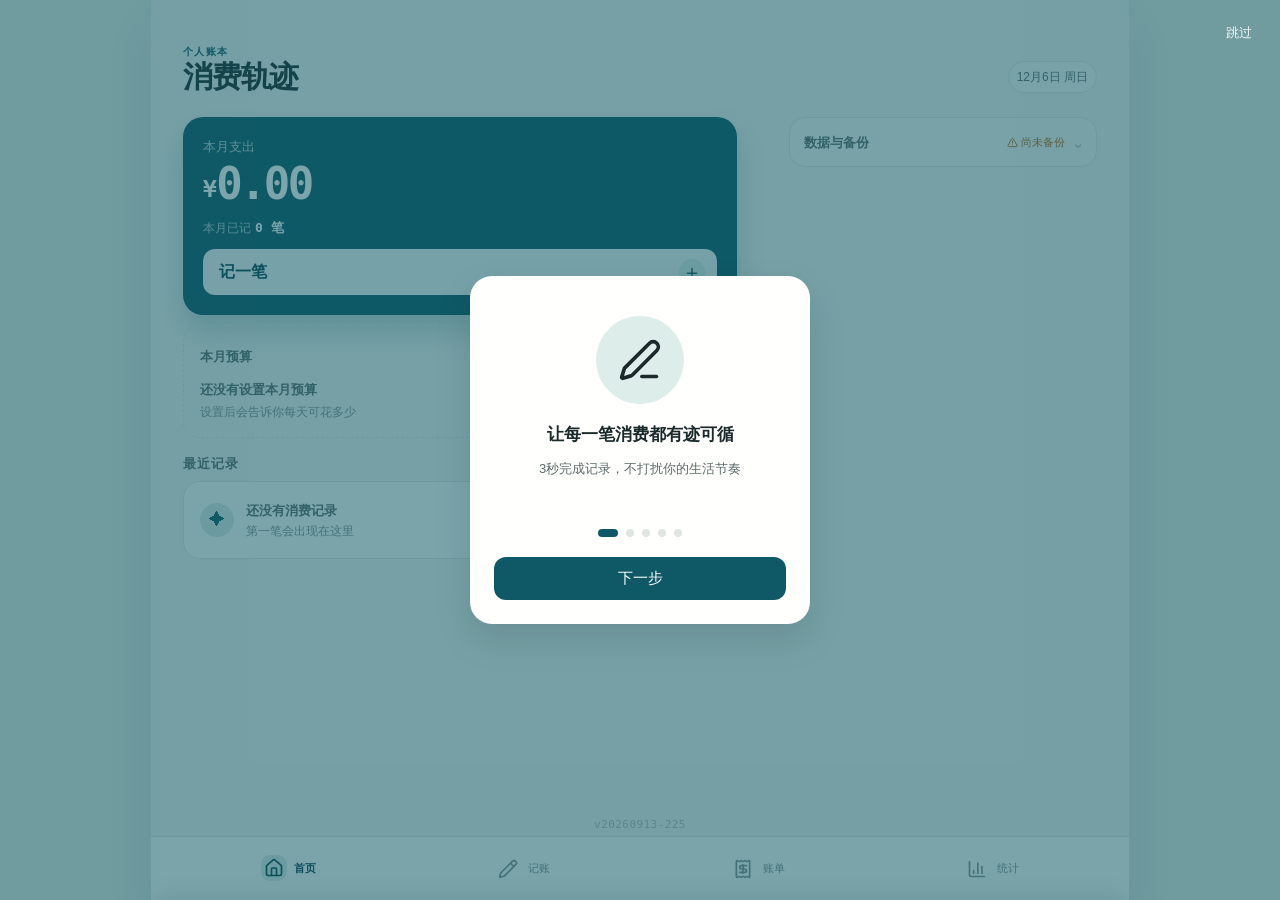
==== commit b5db22f7: "v225：优化查账、文件恢复和统计交互" ====
--- a/index.html
+++ b/index.html
@@ -26,6 +26,7 @@
   <link rel="stylesheet" href="css/onboarding.css?v=176">
   <link rel="stylesheet" href="css/monthly-report-v223.css">
   <link rel="stylesheet" href="css/display-fixes-v224.css">
+  <link rel="stylesheet" href="css/experience-v225.css">
 </head>
 <body>
 
@@ -158,10 +159,16 @@
                 <button class="btn btn--ghost btn--small home-backup__restore" id="home-import-btn" type="button">恢复数据</button>
               </div>
               <div id="home-import-area" style="display:none">
-                <textarea class="input" id="home-import-textarea" placeholder="在此粘贴之前导出的备份内容…" rows="3" style="font-size:var(--font-size-xs);font-family:var(--font-mono);resize:vertical;width:100%;margin-bottom:var(--space-sm)"></textarea>
-                <div style="display:flex;gap:var(--space-sm)">
-                  <button class="btn btn--primary btn--small" id="home-import-confirm" style="flex:1">确认导入</button>
-                  <button class="btn btn--ghost btn--small" id="home-import-cancel">取消</button>
+                <button class="btn btn--primary" id="home-import-file-btn" type="button">选择备份文件</button>
+                <input type="file" id="home-import-file" accept=".json,application/json" hidden>
+                <p id="home-import-status" class="home-import-status" role="status" aria-live="polite"></p>
+                <details id="home-import-paste">
+                  <summary>或粘贴备份内容</summary>
+                  <textarea class="input" id="home-import-textarea" aria-label="备份内容" placeholder="在此粘贴之前导出的备份内容…" rows="3"></textarea>
+                  <button class="btn btn--primary btn--small" id="home-import-confirm" type="button">确认导入</button>
+                </details>
+                <div class="home-import-actions">
+                  <button class="btn btn--ghost btn--small" id="home-import-cancel" type="button">取消恢复</button>
                 </div>
               </div>
             </div>
@@ -173,7 +180,7 @@
 
     <!-- 首页底部版本位：新版本等待时原地切换为更新说明卡 -->
     <div id="app-version-slot" class="app-version-slot">
-      <div id="app-version" class="app-version" data-version="224" aria-label="当前应用版本">v20260913-224</div>
+      <div id="app-version" class="app-version" data-version="225" aria-label="当前应用版本">v20260913-225</div>
       <section id="sw-update-bar" class="sw-update-bar" aria-labelledby="sw-update-bar-title" aria-live="polite" hidden>
         <button type="button" class="sw-update-bar__head" id="sw-update-bar-head" aria-expanded="false" aria-controls="sw-update-bar-detail">
           <svg class="sw-update-bar__icon" viewBox="0 0 24 24" aria-hidden="true"><path d="M21 12a9 9 0 0 0-15.5-6.2L3 8.3M3 3v5.3h5.3M3 12a9 9 0 0 0 15.5 6.2l2.5-2.5M21 21v-5.3h-5.3"/></svg>
@@ -359,7 +366,7 @@
       <h1 class="list-search__title">账单</h1>
       <button class="list-search__toggle" id="list-search-toggle" aria-label="搜索账单">搜索</button>
       <div class="list-search__input-wrap" id="list-search-input-wrap">
-        <input type="text" class="input input--search" id="list-search-input" placeholder="搜索备注关键词...">
+        <input type="text" class="input input--search" id="list-search-input" placeholder="搜索备注、地点、分类">
       </div>
       <button class="list-search__close" id="list-search-close" style="display:none" aria-label="关闭搜索">✕</button>
     </div>
@@ -370,7 +377,8 @@
       <div class="list-filter-group"><button class="chip" data-filter="category">分类</button></div>
       <div class="list-filter-group"><button class="chip" data-filter="location">地点</button></div>
       <div class="list-filter-group"><button class="chip" data-filter="payment">支付方式</button></div>
-      <div class="list-filter-group"><button class="chip chip--active" data-filter="sort">金额↓</button></div>
+      <div class="list-filter-group"><button class="chip" data-filter="necessity">价值评定</button></div>
+      <div class="list-filter-group"><button class="chip chip--active" data-filter="sort">日期↓</button></div>
     </div>
 
     <!-- 已选筛选条件 -->
@@ -597,14 +605,14 @@
 <!-- ================================================================
      JavaScript（按依赖顺序加载）
      ================================================================ -->
-<script src="js/storage-v214.js"></script>
+<script src="js/storage-v225.js"></script>
 <script src="js/data.js?v=221"></script>
 <script src="js/summary-v224.js"></script>
 <script src="js/icons.js?v=200"></script>
 <script src="js/home-v224.js"></script>
 <script src="js/categories.js?v=195"></script>
-<script src="js/list-v224.js"></script>
-<script src="js/stats-v224.js"></script>
+<script src="js/list-v225.js"></script>
+<script src="js/stats-v225.js"></script>
 <script src="js/monthly-report-v224.js"></script>
 <script src="js/onboarding.js?v=194"></script>
 <!-- 主控制器拆分出的独立模块（审计高危 No.2；运行时互相引用，加载顺序按依赖逻辑排列） -->
@@ -615,7 +623,7 @@
 <script src="js/budget-overlay-v224.js"></script>
 <script src="js/category-manager.js"></script>
 <script src="js/edit-expense.js"></script>
-<script src="js/backup-manager.js"></script>
+<script src="js/backup-manager-v225.js"></script>
 <script src="js/app-v217.js"></script>
 <script src="js/budget-impact-v214.js"></script>
 
--- a/css/experience-v225.css
+++ b/css/experience-v225.css
@@ -0,0 +1,65 @@
+/* 仅统一账单和统计控件，不影响记账页已确认的尺寸与滚动。 */
+#list-filter-bar { flex-wrap: wrap; overflow: visible; gap: 6px; }
+#list-filter-bar .chip, .stats-period .chip {
+  appearance: none;
+  border: 1px solid transparent;
+  min-height: 44px;
+  border-radius: 12px;
+  padding: 8px 10px;
+  background: var(--color-surface);
+  color: var(--color-text-secondary);
+  font: inherit;
+  font-size: 13px;
+  cursor: pointer;
+  transition: background 150ms ease, color 150ms ease;
+}
+#list-filter-bar .chip--active, .stats-period .chip--active {
+  color: var(--color-primary);
+  background: var(--color-primary-light, #eef2ff);
+  font-weight: 600;
+}
+.stats-period { gap: 4px; }
+.stats-period .chip { justify-content: center; text-align: center; flex: 1; padding-inline: 4px; }
+#list-filter-bar button:focus-visible, .stats-period button:focus-visible,
+.list-dropdown button:focus-visible, .stats-payment-details summary:focus-visible,
+#home-import-area :focus-visible {
+  outline: 2px solid var(--color-primary);
+  outline-offset: 2px;
+}
+.list-search__toggle, .list-search__close { width: 44px; height: 44px; }
+.list-dropdown button.list-dropdown__item {
+  display: block; width: 100%; min-height: 44px; border: 0;
+  appearance: none; text-align: left; font: inherit; font-size: 14px;
+  color: var(--color-text-secondary); background: transparent; cursor: pointer;
+}
+.list-dropdown button.list-dropdown__item--active { color: var(--color-primary); background: #eef2ff; }
+.list-dropdown input[type="date"], .list-dropdown__date-confirm { min-height: 44px; }
+.stats-chart-wrapper { padding: 12px; }
+.stats-chart-canvas-wrap { width: 210px; max-width: 100%; }
+.stats-chart-canvas-wrap canvas { max-width: 210px; }
+.stats-chart-center__total { font-size: 18px; }
+.stats-chart-legend { margin-top: 8px; box-shadow: none; padding-inline: 0; }
+.stats-chart-section { margin-bottom: 24px; }
+.stats-payment-details { border-radius: 12px; background: var(--color-surface); }
+.stats-payment-details summary {
+  display: flex; align-items: center; gap: 8px; padding: 12px;
+  min-height: 48px; cursor: pointer; list-style: none; font-weight: 600;
+}
+.stats-payment-details summary::-webkit-details-marker { display: none; }
+#stats-payment-summary { margin-left: auto; font-size: 12px; font-weight: 400; color: var(--color-text-secondary); }
+.stats-payment-chevron { transition: transform 150ms ease; }
+.stats-payment-details[open] .stats-payment-chevron { transform: rotate(180deg); }
+.stats-payment-details .stats-chart-wrapper { box-shadow: none; }
+#home-import-area { margin-top: 12px; }
+#home-import-file-btn { width: 100%; min-height: 44px; }
+#home-import-file[hidden] { display: none; }
+.home-import-status { color: var(--color-text-secondary); font-size: 13px; overflow-wrap: anywhere; margin: 8px 0; }
+.home-import-status:empty { display: none; }
+#home-import-paste summary { min-height: 44px; padding: 12px 0; cursor: pointer; font-size: 13px; }
+#home-import-area .btn { min-height: 44px; }
+.home-import-actions { display: flex; justify-content: flex-end; margin-top: 8px; }
+@media (prefers-reduced-motion: reduce) {
+  #list-filter-bar .chip, .stats-period .chip, .stats-payment-chevron { transition: none; }
+}
+
+#home-import-textarea { width: 100%; resize: vertical; font: 12px var(--font-mono); margin-bottom: 8px; }
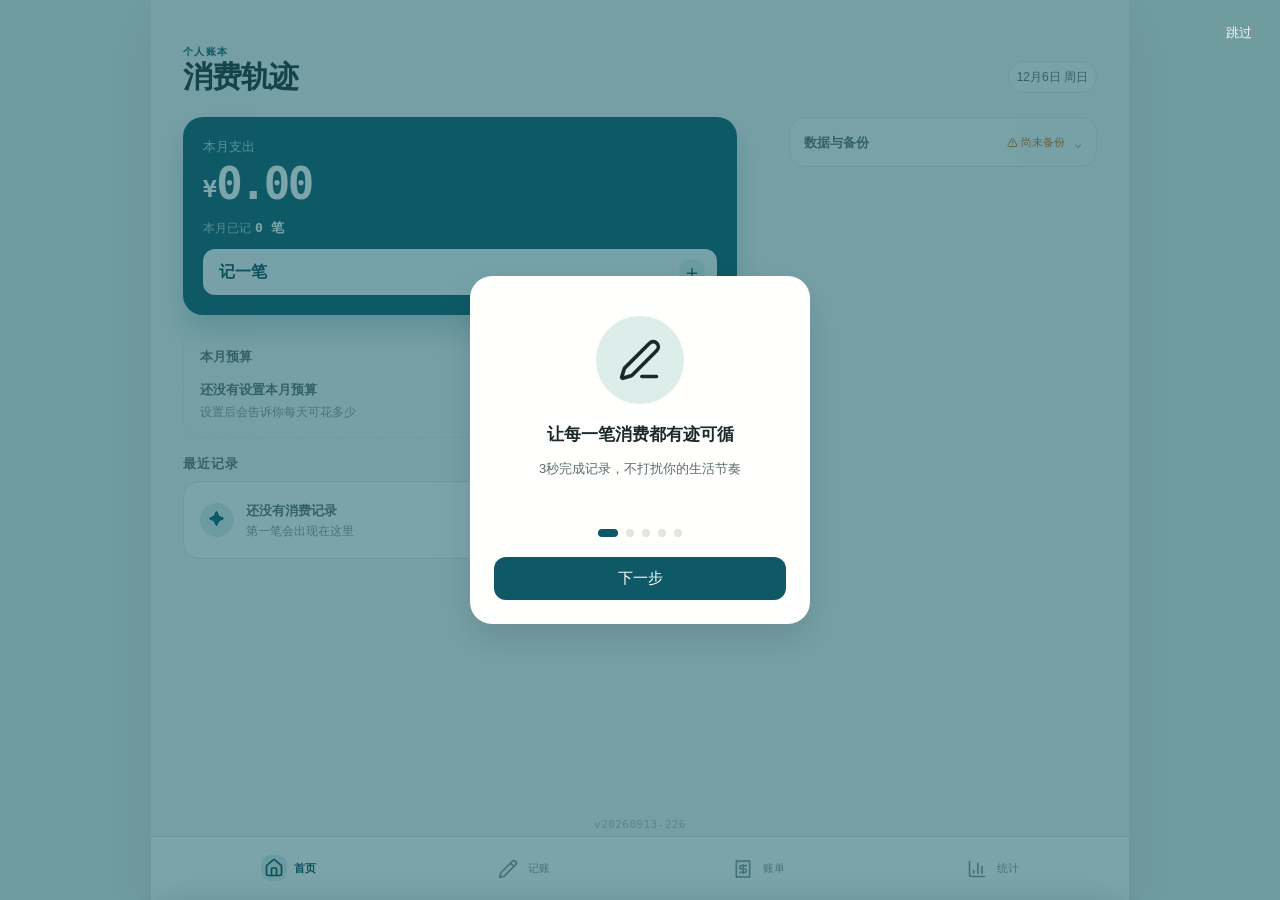
==== commit c650e8f2: "v226：统一账单搜索与筛选顶部布局" ====
--- a/index.html
+++ b/index.html
@@ -27,6 +27,7 @@
   <link rel="stylesheet" href="css/monthly-report-v223.css">
   <link rel="stylesheet" href="css/display-fixes-v224.css">
   <link rel="stylesheet" href="css/experience-v225.css">
+  <link rel="stylesheet" href="css/list-toolbar-v226.css">
 </head>
 <body>
 
@@ -180,7 +181,7 @@
 
     <!-- 首页底部版本位：新版本等待时原地切换为更新说明卡 -->
     <div id="app-version-slot" class="app-version-slot">
-      <div id="app-version" class="app-version" data-version="225" aria-label="当前应用版本">v20260913-225</div>
+      <div id="app-version" class="app-version" data-version="226" aria-label="当前应用版本">v20260913-226</div>
       <section id="sw-update-bar" class="sw-update-bar" aria-labelledby="sw-update-bar-title" aria-live="polite" hidden>
         <button type="button" class="sw-update-bar__head" id="sw-update-bar-head" aria-expanded="false" aria-controls="sw-update-bar-detail">
           <svg class="sw-update-bar__icon" viewBox="0 0 24 24" aria-hidden="true"><path d="M21 12a9 9 0 0 0-15.5-6.2L3 8.3M3 3v5.3h5.3M3 12a9 9 0 0 0 15.5 6.2l2.5-2.5M21 21v-5.3h-5.3"/></svg>
@@ -362,24 +363,26 @@
        ============================================================== -->
   <main id="view-list" class="main-view">
     <!-- 账单工具栏：标题常驻，搜索按需展开 -->
-    <div class="list-search" id="list-search">
-      <h1 class="list-search__title">账单</h1>
-      <button class="list-search__toggle" id="list-search-toggle" aria-label="搜索账单">搜索</button>
-      <div class="list-search__input-wrap" id="list-search-input-wrap">
-        <input type="text" class="input input--search" id="list-search-input" placeholder="搜索备注、地点、分类">
-      </div>
-      <button class="list-search__close" id="list-search-close" style="display:none" aria-label="关闭搜索">✕</button>
-    </div>
-
-    <!-- 筛选栏（每个 chip 独立定位容器，下拉不偏移） -->
-    <div class="list-filters scroll-x" id="list-filter-bar">
-      <div class="list-filter-group"><button class="chip" data-filter="date">日期</button></div>
-      <div class="list-filter-group"><button class="chip" data-filter="category">分类</button></div>
-      <div class="list-filter-group"><button class="chip" data-filter="location">地点</button></div>
-      <div class="list-filter-group"><button class="chip" data-filter="payment">支付方式</button></div>
-      <div class="list-filter-group"><button class="chip" data-filter="necessity">价值评定</button></div>
-      <div class="list-filter-group"><button class="chip chip--active" data-filter="sort">日期↓</button></div>
-    </div>
+    <header class="list-toolbar">
+      <div class="list-toolbar__heading">
+        <h1>账单</h1>
+        <button class="list-toolbar__sort" data-filter="sort" type="button" aria-label="切换排序，当前日期从新到旧">日期↓</button>
+      </div>
+      <div class="list-toolbar__search" role="search">
+        <svg viewBox="0 0 24 24" aria-hidden="true"><circle cx="10.8" cy="10.8" r="7.3"/><path d="m16 16 4.5 4.5"/></svg>
+        <input type="search" id="list-search-input" aria-label="搜索账单备注、地点或分类" placeholder="搜索备注、地点、分类" autocomplete="off" enterkeyhint="search">
+        <button class="list-toolbar__clear" id="list-search-clear" type="button" aria-label="清空搜索" hidden>
+          <svg viewBox="0 0 24 24" aria-hidden="true"><path d="m7 7 10 10M17 7 7 17"/></svg>
+        </button>
+      </div>
+      <nav class="list-filters" id="list-filter-bar" aria-label="账单筛选">
+        <div class="list-filter-group"><button class="chip" data-filter="date" type="button">日期</button></div>
+        <div class="list-filter-group"><button class="chip" data-filter="category" type="button">分类</button></div>
+        <div class="list-filter-group"><button class="chip" data-filter="location" type="button">地点</button></div>
+        <div class="list-filter-group"><button class="chip" data-filter="payment" type="button">支付方式</button></div>
+        <div class="list-filter-group"><button class="chip" data-filter="necessity" type="button">价值评定</button></div>
+      </nav>
+    </header>
 
     <!-- 已选筛选条件 -->
     <div class="list-active-filters scroll-x" id="list-active-filters"></div>
@@ -611,7 +614,7 @@
 <script src="js/icons.js?v=200"></script>
 <script src="js/home-v224.js"></script>
 <script src="js/categories.js?v=195"></script>
-<script src="js/list-v225.js"></script>
+<script src="js/list-v226.js"></script>
 <script src="js/stats-v225.js"></script>
 <script src="js/monthly-report-v224.js"></script>
 <script src="js/onboarding.js?v=194"></script>
--- a/css/list-toolbar-v226.css
+++ b/css/list-toolbar-v226.css
@@ -0,0 +1,22 @@
+/* 账单顶部：标题/排序、整行搜索、等宽筛选，共用一组水平边界。 */
+.list-toolbar { padding: 8px var(--space-lg) 0; flex-shrink: 0; }
+.list-toolbar__heading { display: flex; align-items: center; justify-content: space-between; min-height: 44px; margin-bottom: 8px; }
+.list-toolbar__heading h1 { margin: 0; font-size: 22px; font-weight: 720; letter-spacing: -.03em; color: var(--color-text-primary); }
+.list-toolbar__sort { min-height: 44px; padding: 0 8px 0 16px; border: 0; background: transparent; color: var(--color-text-secondary); font: inherit; font-size: 13px; font-weight: 500; cursor: pointer; border-radius: 8px; }
+.list-toolbar__search { display: flex; align-items: center; gap: 10px; min-height: 48px; padding-left: 14px; border: 1px solid var(--color-border); border-radius: 12px; background: var(--color-surface); }
+.list-toolbar__search > svg { width: 18px; height: 18px; flex-shrink: 0; color: var(--color-text-tertiary); }
+.list-toolbar svg { fill: none; stroke: currentColor; stroke-width: 1.8; stroke-linecap: round; stroke-linejoin: round; }
+.list-toolbar__search input { flex: 1; width: 0; min-width: 0; height: 46px; padding: 0 10px 0 0; border: 0; outline: 0; border-radius: 12px; background: transparent; color: var(--color-text-primary); font: inherit; font-size: 16px; appearance: none; }
+.list-toolbar__search input::placeholder { color: var(--color-text-tertiary); font-size: 14px; }
+.list-toolbar__search input::-webkit-search-cancel-button { appearance: none; }
+.list-toolbar__search:focus-within { border-color: var(--color-primary); box-shadow: 0 0 0 2px var(--color-primary-light); }
+.list-toolbar__clear { display: flex; align-items: center; justify-content: center; flex: 0 0 44px; width: 44px; height: 44px; padding: 0; border: 0; background: transparent; border-radius: 10px; color: var(--color-text-secondary); cursor: pointer; }
+.list-toolbar__clear[hidden] { display: none; }
+.list-toolbar__clear svg { width: 18px; height: 18px; }
+.list-toolbar #list-filter-bar { display: grid; grid-template-columns: repeat(5, minmax(0, 1fr)); gap: 4px; padding: 6px 0 8px; margin: 0; border-bottom: 1px solid var(--color-border); }
+.list-toolbar #list-filter-bar .list-filter-group { min-width: 0; }
+.list-toolbar #list-filter-bar .chip { width: 100%; min-height: 44px; justify-content: center; padding: 0; border: 0; border-radius: 8px; background: transparent; color: var(--color-text-secondary); font-size: 12px; font-weight: 500; white-space: nowrap; }
+.list-toolbar #list-filter-bar .chip--active { color: var(--color-primary); background: var(--color-primary-light); font-weight: 650; }
+.list-toolbar button:focus-visible { outline: 2px solid var(--color-primary); outline-offset: 2px; }
+.list-toolbar button:active { background: var(--color-primary-light); }
+@media (hover: hover) { .list-toolbar button:hover { background: var(--color-primary-light); color: var(--color-primary); } }
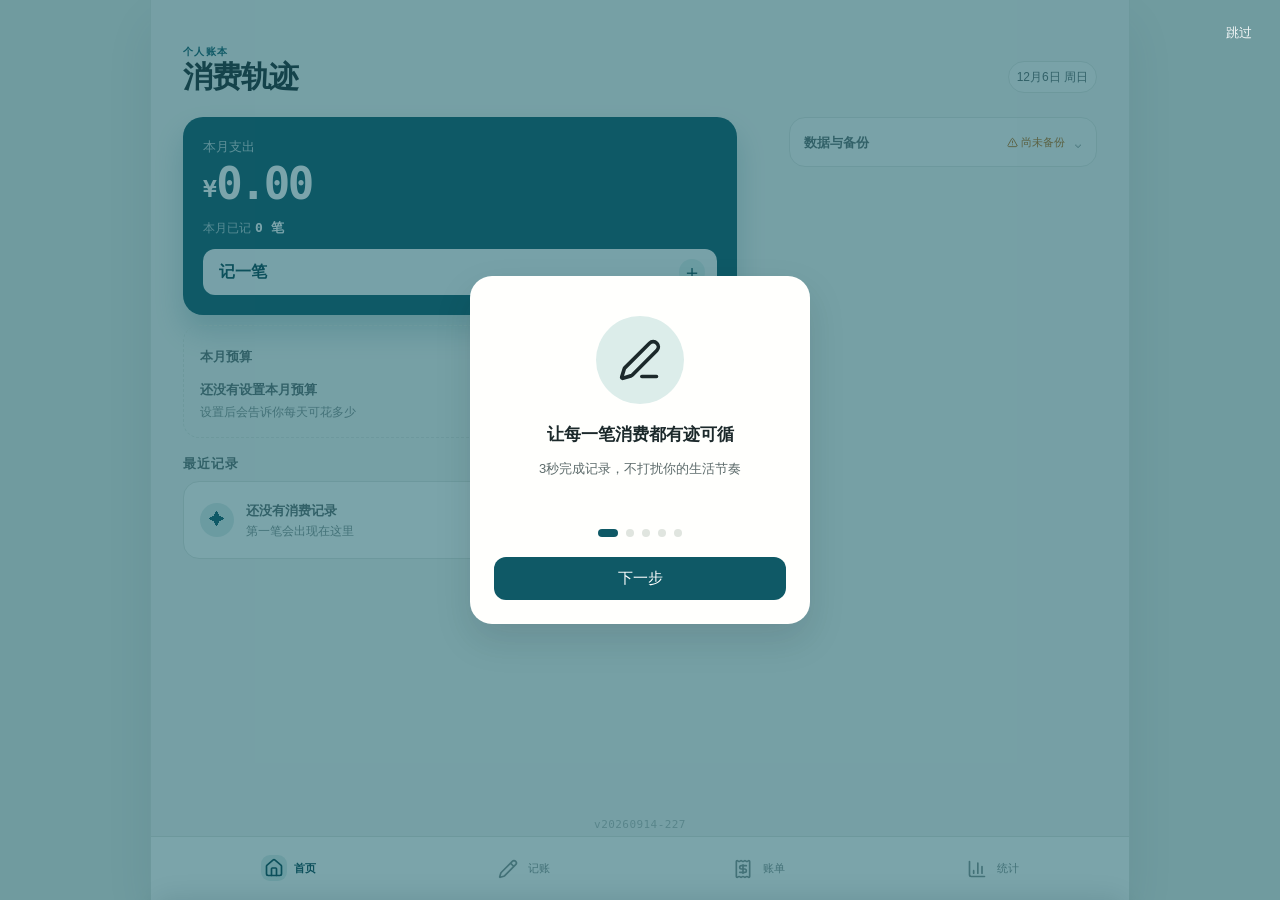
==== commit 3ecf1d84: "v227：账单新增一键回到顶部" ====
--- a/index.html
+++ b/index.html
@@ -28,6 +28,7 @@
   <link rel="stylesheet" href="css/display-fixes-v224.css">
   <link rel="stylesheet" href="css/experience-v225.css">
   <link rel="stylesheet" href="css/list-toolbar-v226.css">
+  <link rel="stylesheet" href="css/list-back-top-v227.css">
 </head>
 <body>
 
@@ -181,7 +182,7 @@
 
     <!-- 首页底部版本位：新版本等待时原地切换为更新说明卡 -->
     <div id="app-version-slot" class="app-version-slot">
-      <div id="app-version" class="app-version" data-version="226" aria-label="当前应用版本">v20260913-226</div>
+      <div id="app-version" class="app-version" data-version="227" aria-label="当前应用版本">v20260914-227</div>
       <section id="sw-update-bar" class="sw-update-bar" aria-labelledby="sw-update-bar-title" aria-live="polite" hidden>
         <button type="button" class="sw-update-bar__head" id="sw-update-bar-head" aria-expanded="false" aria-controls="sw-update-bar-detail">
           <svg class="sw-update-bar__icon" viewBox="0 0 24 24" aria-hidden="true"><path d="M21 12a9 9 0 0 0-15.5-6.2L3 8.3M3 3v5.3h5.3M3 12a9 9 0 0 0 15.5 6.2l2.5-2.5M21 21v-5.3h-5.3"/></svg>
@@ -365,7 +366,7 @@
     <!-- 账单工具栏：标题常驻，搜索按需展开 -->
     <header class="list-toolbar">
       <div class="list-toolbar__heading">
-        <h1>账单</h1>
+        <h1 tabindex="-1">账单</h1>
         <button class="list-toolbar__sort" data-filter="sort" type="button" aria-label="切换排序，当前日期从新到旧">日期↓</button>
       </div>
       <div class="list-toolbar__search" role="search">
@@ -394,6 +395,11 @@
         <p class="empty-state__text">加载中...</p>
       </div>
     </div>
+
+    <button id="list-back-top" class="list-back-top" type="button" aria-label="回到账单顶部" hidden>
+      <svg viewBox="0 0 24 24" aria-hidden="true"><path d="M5 4h14M12 20V8m-6 6 6-6 6 6"/></svg>
+      <span aria-hidden="true">顶部</span>
+    </button>
 
     <!-- 底部汇总（固定） -->
     <div class="list-summary" id="list-summary" style="display:none">
@@ -615,6 +621,7 @@
 <script src="js/home-v224.js"></script>
 <script src="js/categories.js?v=195"></script>
 <script src="js/list-v226.js"></script>
+<script src="js/list-back-top-v227.js"></script>
 <script src="js/stats-v225.js"></script>
 <script src="js/monthly-report-v224.js"></script>
 <script src="js/onboarding.js?v=194"></script>
--- a/css/list-back-top-v227.css
+++ b/css/list-back-top-v227.css
@@ -0,0 +1,39 @@
+/* 仅账单页的悬浮返回按钮；不改变现有滚动结构。 */
+.list-back-top {
+  position: fixed;
+  right: max(16px, calc((100vw - var(--app-max-width)) / 2 + 16px));
+  bottom: calc(var(--tab-bar-height) + var(--safe-area-bottom) + 64px);
+  z-index: 40;
+  display: flex;
+  flex-direction: column;
+  align-items: center;
+  justify-content: center;
+  gap: 1px;
+  width: 48px;
+  height: 52px;
+  padding: 4px;
+  border: 1px solid var(--color-border);
+  border-radius: var(--radius-lg);
+  background: var(--color-surface);
+  color: var(--color-primary);
+  box-shadow: var(--shadow-md);
+  font-size: 11px;
+  font-weight: 600;
+  cursor: pointer;
+  touch-action: manipulation;
+  transition: transform 150ms ease, background 150ms ease;
+}
+.list-back-top[hidden] { display: none; }
+.list-back-top svg {
+  width: 21px;
+  height: 21px;
+  fill: none;
+  stroke: currentColor;
+  stroke-width: 1.8;
+  stroke-linecap: round;
+  stroke-linejoin: round;
+}
+.list-back-top:active { transform: scale(0.94); background: var(--color-primary-light); }
+.list-back-top:focus-visible { outline: 2px solid var(--color-primary); outline-offset: 3px; }
+@media (hover: hover) { .list-back-top:hover { background: var(--color-primary-light); } }
+@media (prefers-reduced-motion: reduce) { .list-back-top { transition: none; } }
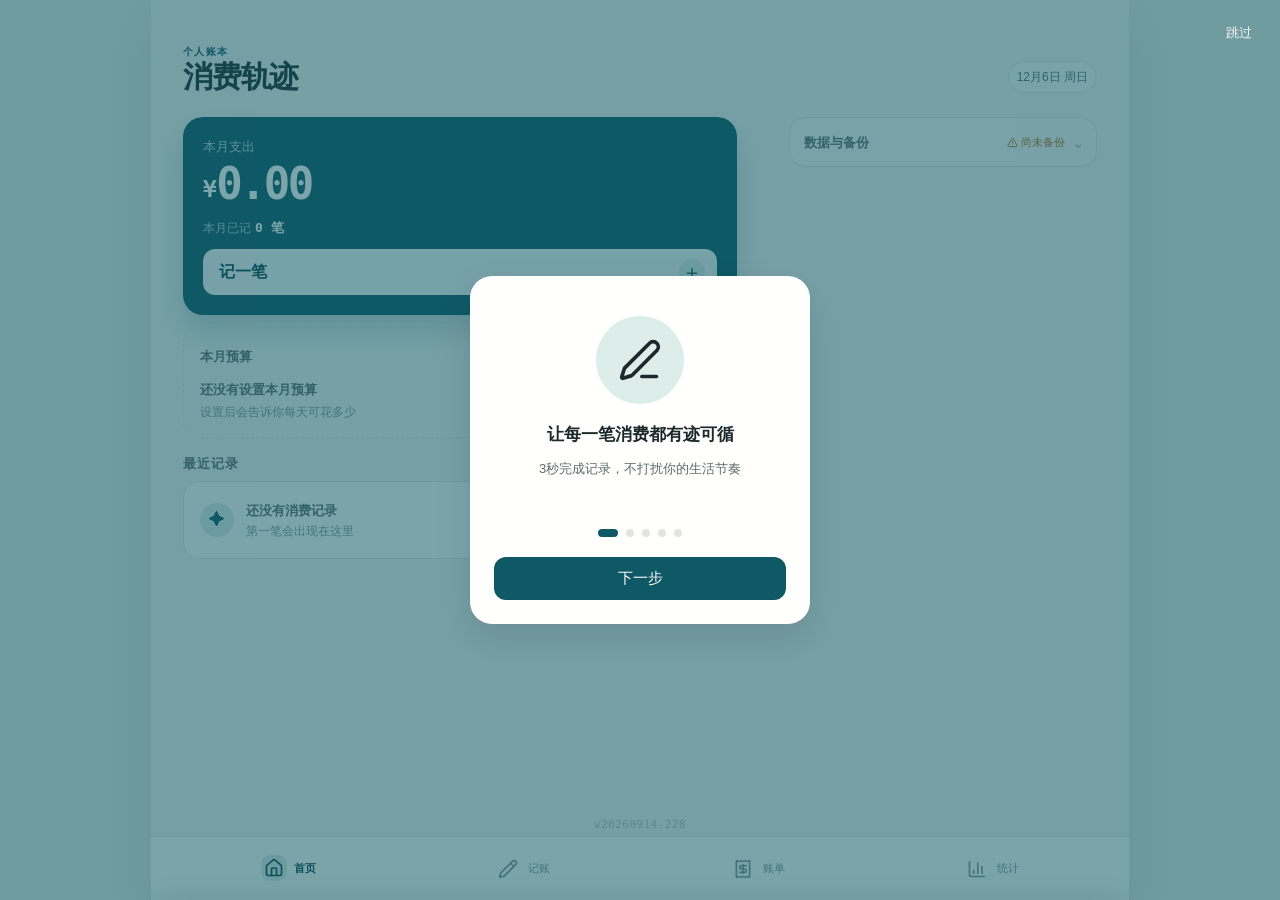
==== commit 6edaf927: "v228：返回顶部按钮停滑后渐隐" ====
--- a/index.html
+++ b/index.html
@@ -28,7 +28,7 @@
   <link rel="stylesheet" href="css/display-fixes-v224.css">
   <link rel="stylesheet" href="css/experience-v225.css">
   <link rel="stylesheet" href="css/list-toolbar-v226.css">
-  <link rel="stylesheet" href="css/list-back-top-v227.css">
+  <link rel="stylesheet" href="css/list-back-top-v228.css">
 </head>
 <body>
 
@@ -182,7 +182,7 @@
 
     <!-- 首页底部版本位：新版本等待时原地切换为更新说明卡 -->
     <div id="app-version-slot" class="app-version-slot">
-      <div id="app-version" class="app-version" data-version="227" aria-label="当前应用版本">v20260914-227</div>
+      <div id="app-version" class="app-version" data-version="228" aria-label="当前应用版本">v20260914-228</div>
       <section id="sw-update-bar" class="sw-update-bar" aria-labelledby="sw-update-bar-title" aria-live="polite" hidden>
         <button type="button" class="sw-update-bar__head" id="sw-update-bar-head" aria-expanded="false" aria-controls="sw-update-bar-detail">
           <svg class="sw-update-bar__icon" viewBox="0 0 24 24" aria-hidden="true"><path d="M21 12a9 9 0 0 0-15.5-6.2L3 8.3M3 3v5.3h5.3M3 12a9 9 0 0 0 15.5 6.2l2.5-2.5M21 21v-5.3h-5.3"/></svg>
@@ -621,7 +621,7 @@
 <script src="js/home-v224.js"></script>
 <script src="js/categories.js?v=195"></script>
 <script src="js/list-v226.js"></script>
-<script src="js/list-back-top-v227.js"></script>
+<script src="js/list-back-top-v228.js"></script>
 <script src="js/stats-v225.js"></script>
 <script src="js/monthly-report-v224.js"></script>
 <script src="js/onboarding.js?v=194"></script>
--- a/css/list-back-top-v228.css
+++ b/css/list-back-top-v228.css
@@ -0,0 +1,47 @@
+/* 仅账单页的悬浮返回按钮；不改变现有滚动结构。 */
+.list-back-top {
+  position: fixed;
+  right: max(16px, calc((100vw - var(--app-max-width)) / 2 + 16px));
+  bottom: calc(var(--tab-bar-height) + var(--safe-area-bottom) + 64px);
+  z-index: 40;
+  display: flex;
+  flex-direction: column;
+  align-items: center;
+  justify-content: center;
+  gap: 1px;
+  width: 48px;
+  height: 52px;
+  padding: 4px;
+  border: 1px solid var(--color-border);
+  border-radius: var(--radius-lg);
+  background: var(--color-surface);
+  color: var(--color-primary);
+  box-shadow: var(--shadow-md);
+  font-size: 11px;
+  font-weight: 600;
+  cursor: pointer;
+  touch-action: manipulation;
+  opacity: 1;
+  visibility: visible;
+  transition: opacity 200ms ease, visibility 0s, transform 150ms ease, background 150ms ease;
+}
+.list-back-top[hidden] { display: none; }
+.list-back-top--idle {
+  opacity: 0;
+  visibility: hidden;
+  pointer-events: none;
+  transition: opacity 250ms ease, visibility 0s 250ms, transform 150ms ease, background 150ms ease;
+}
+.list-back-top svg {
+  width: 21px;
+  height: 21px;
+  fill: none;
+  stroke: currentColor;
+  stroke-width: 1.8;
+  stroke-linecap: round;
+  stroke-linejoin: round;
+}
+.list-back-top:active { transform: scale(0.94); background: var(--color-primary-light); }
+.list-back-top:focus-visible { outline: 2px solid var(--color-primary); outline-offset: 3px; }
+@media (hover: hover) { .list-back-top:hover { background: var(--color-primary-light); } }
+@media (prefers-reduced-motion: reduce) { .list-back-top { transition: none; } }
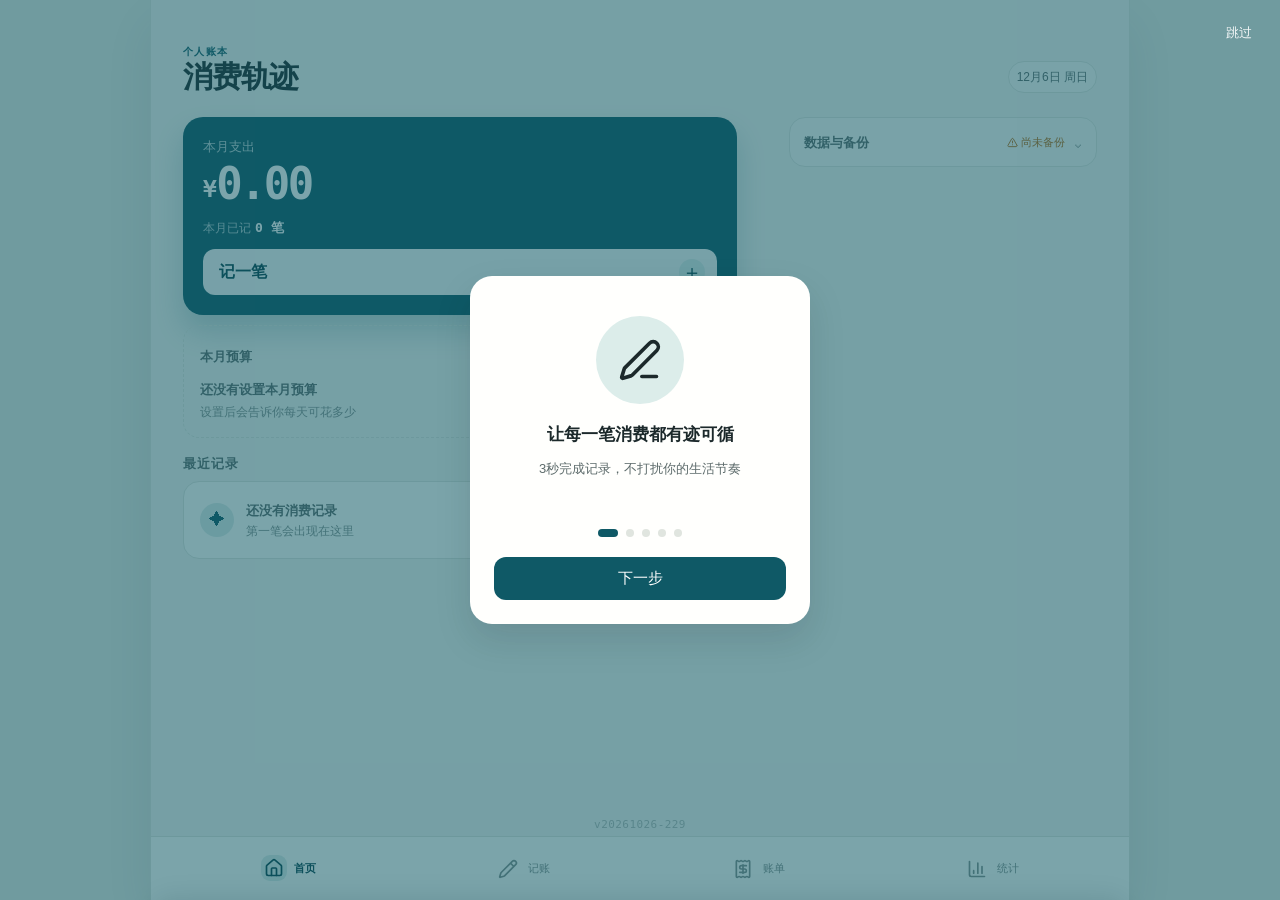
==== commit a21f3db2: "v229 修复草稿丢失与跨页编辑冲突，优化长账单和更新流程" ====
--- a/index.html
+++ b/index.html
@@ -29,6 +29,7 @@
   <link rel="stylesheet" href="css/experience-v225.css">
   <link rel="stylesheet" href="css/list-toolbar-v226.css">
   <link rel="stylesheet" href="css/list-back-top-v228.css">
+  <link rel="stylesheet" href="css/audit-fixes-v229.css">
 </head>
 <body>
 
@@ -57,7 +58,7 @@
           <div class="home-summary card">
             <div class="home-summary__top">
               <div>
-                <p class="home-summary__label">本月支出</p>
+                <p class="home-summary__label" id="home-month-label">本月支出</p>
                 <p class="home-summary__amount" id="home-month-amount">¥0</p>
               </div>
             </div>
@@ -95,7 +96,7 @@
             </div>
             <div class="home-budget-brief__body">
               <div class="home-budget-brief__spent">
-                <span>本月已花</span>
+                <span id="home-budget-spent-label">本月已花</span>
                 <div class="home-budget-brief__spent-amount">
                   <strong id="home-budget-summary-spent">¥0</strong>
                   <span id="home-budget-summary-limit">/ ¥0</span>
@@ -103,6 +104,7 @@
               </div>
               <span class="home-budget-brief__status" id="home-budget-summary-status">节奏正常</span>
             </div>
+            <p id="home-budget-prebooked" class="home-budget-prebooked" hidden></p>
             <div class="home-budget-brief__progress-meta">
               <span>预算使用进度</span>
               <strong id="home-budget-summary-percentage">0%</strong>
@@ -182,7 +184,7 @@
 
     <!-- 首页底部版本位：新版本等待时原地切换为更新说明卡 -->
     <div id="app-version-slot" class="app-version-slot">
-      <div id="app-version" class="app-version" data-version="228" aria-label="当前应用版本">v20260914-228</div>
+      <div id="app-version" class="app-version" data-version="229" aria-label="当前应用版本">v20261026-229</div>
       <section id="sw-update-bar" class="sw-update-bar" aria-labelledby="sw-update-bar-title" aria-live="polite" hidden>
         <button type="button" class="sw-update-bar__head" id="sw-update-bar-head" aria-expanded="false" aria-controls="sw-update-bar-detail">
           <svg class="sw-update-bar__icon" viewBox="0 0 24 24" aria-hidden="true"><path d="M21 12a9 9 0 0 0-15.5-6.2L3 8.3M3 3v5.3h5.3M3 12a9 9 0 0 0 15.5 6.2l2.5-2.5M21 21v-5.3h-5.3"/></svg>
@@ -211,7 +213,10 @@
       <!-- 金额与日期：每一笔记录先确认金额，再补充信息 -->
       <header class="add-header">
         <div class="add-header__meta">
-          <p class="add-header__eyebrow">快速记一笔</p>
+          <div class="add-draft-tools">
+            <p class="add-header__eyebrow" id="add-draft-eyebrow">快速记一笔</p>
+            <button id="add-discard-draft" type="button" hidden>清空草稿</button>
+          </div>
           <div class="add-date-row">
             <button class="add-date-quick" id="add-date-quick" type="button" aria-expanded="false" aria-controls="add-date-inputs">
               <span aria-hidden="true">日历</span>
@@ -609,32 +614,32 @@
 <!-- ================================================================
      更新流程使用真实版本路径，避免 CDN 忽略查询参数时混用旧逻辑
      ================================================================ -->
-<script src="js/update-flow-v216.js"></script>
+<script src="js/update-flow-v229.js"></script>
 
 <!-- ================================================================
      JavaScript（按依赖顺序加载）
      ================================================================ -->
-<script src="js/storage-v225.js"></script>
+<script src="js/storage-v229.js"></script>
 <script src="js/data.js?v=221"></script>
 <script src="js/summary-v224.js"></script>
 <script src="js/icons.js?v=200"></script>
-<script src="js/home-v224.js"></script>
+<script src="js/home-v229.js"></script>
 <script src="js/categories.js?v=195"></script>
-<script src="js/list-v226.js"></script>
+<script src="js/list-v229.js"></script>
 <script src="js/list-back-top-v228.js"></script>
 <script src="js/stats-v225.js"></script>
-<script src="js/monthly-report-v224.js"></script>
+<script src="js/monthly-report-v229.js"></script>
 <script src="js/onboarding.js?v=194"></script>
 <!-- 主控制器拆分出的独立模块（审计高危 No.2；运行时互相引用，加载顺序按依赖逻辑排列） -->
 <script src="js/toast.js"></script>
-<script src="js/confirm-dialog.js"></script>
+<script src="js/confirm-dialog-v229.js"></script>
 <script src="js/ui-utils.js"></script>
-<script src="js/habit-predictor.js"></script>
+<script src="js/habit-predictor-v229.js"></script>
 <script src="js/budget-overlay-v224.js"></script>
 <script src="js/category-manager.js"></script>
-<script src="js/edit-expense.js"></script>
-<script src="js/backup-manager-v225.js"></script>
-<script src="js/app-v217.js"></script>
+<script src="js/edit-expense-v229.js"></script>
+<script src="js/backup-manager-v229.js"></script>
+<script src="js/app-v229.js"></script>
 <script src="js/budget-impact-v214.js"></script>
 
 <!-- Chart.js 固定同源版本（统计模块依赖，可离线使用） -->
--- a/css/audit-fixes-v229.css
+++ b/css/audit-fixes-v229.css
@@ -0,0 +1,10 @@
+/* v229 只补局部交互样式，不改变页面滚动根与记账键盘布局。 */
+.add-draft-tools { display: flex; align-items: center; min-height: 44px; flex-shrink: 0; }
+#add-discard-draft { min-height: 44px; padding: 8px 4px; border: 0; background: transparent; color: var(--color-text-secondary); font: inherit; font-size: 12px; cursor: pointer; }
+#add-discard-draft[hidden], #add-draft-eyebrow[hidden], .home-budget-prebooked[hidden], .list-load-more__button[hidden], #edit-reload-latest[hidden], #edit-conflict-status[hidden] { display: none; }
+.list-load-more { padding: 18px 12px 24px; text-align: center; }
+.list-load-more__status { margin: 0 0 10px; font-size: 12px; color: var(--color-text-secondary); }
+.list-load-more__button { min-height: 44px; min-width: 160px; }
+.list-item:focus-visible, #add-discard-draft:focus-visible { outline: 2px solid var(--color-primary); outline-offset: -2px; }
+.home-budget-prebooked { margin: 10px 0 0; font-size: 12px; line-height: 1.6; color: var(--color-text-secondary); }
+#home-pre-import-backup { min-height: 44px; }
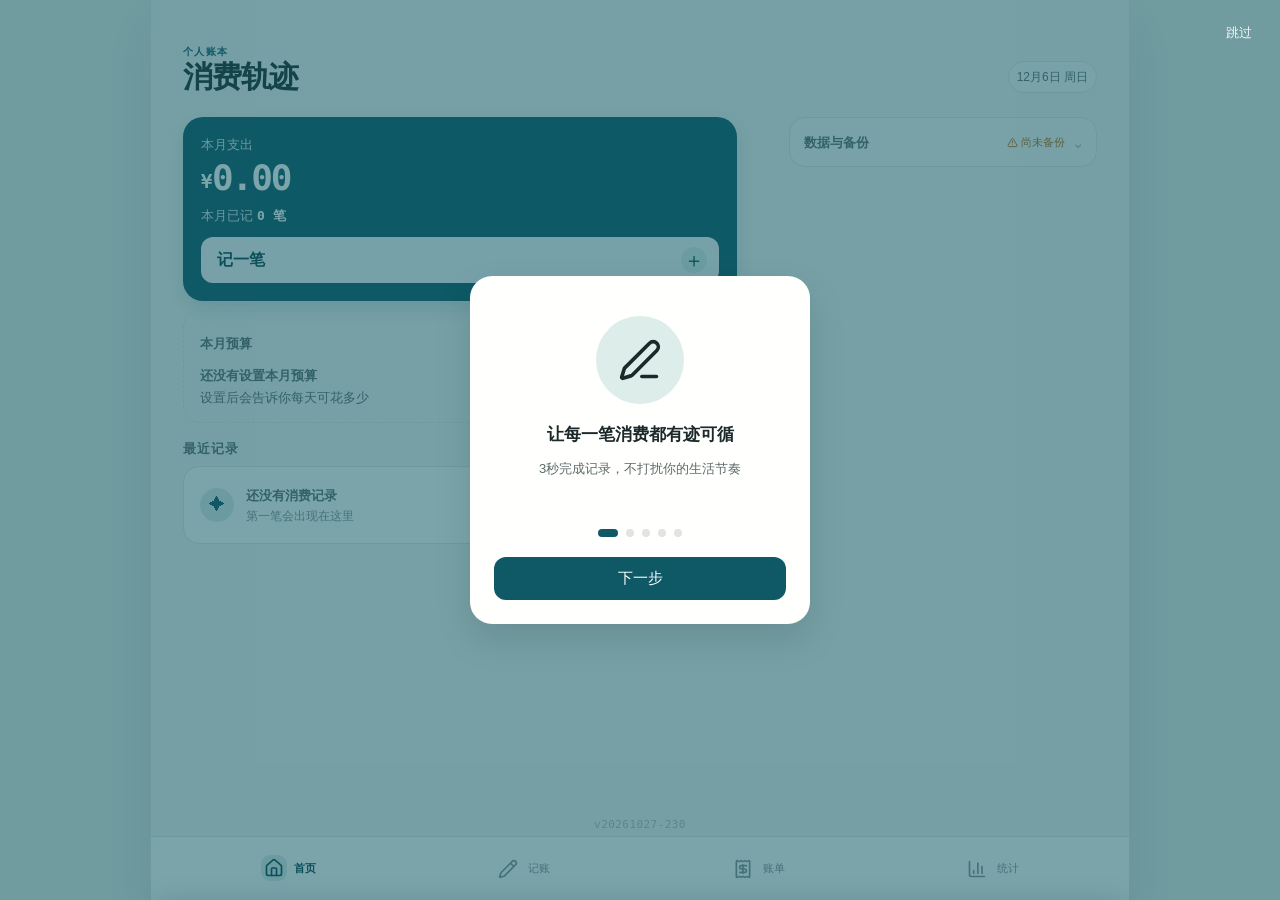
==== commit 28a20259: "优化界面布局、筛选和统计明细交互 v230" ====
--- a/index.html
+++ b/index.html
@@ -30,6 +30,10 @@
   <link rel="stylesheet" href="css/list-toolbar-v226.css">
   <link rel="stylesheet" href="css/list-back-top-v228.css">
   <link rel="stylesheet" href="css/audit-fixes-v229.css">
+  <link rel="stylesheet" href="css/home-add-experience-v230.css">
+  <link rel="stylesheet" href="css/list-experience-v230.css">
+  <link rel="stylesheet" href="css/stats-experience-v230.css">
+  <link rel="stylesheet" href="css/edit-experience-v230.css">
 </head>
 <body>
 
@@ -61,6 +65,14 @@
                 <p class="home-summary__label" id="home-month-label">本月支出</p>
                 <p class="home-summary__amount" id="home-month-amount">¥0</p>
               </div>
+              <div class="home-today" id="home-today" hidden>
+                <div class="home-today__label-row">
+                  <span class="home-today__label">今日消费</span>
+                  <span class="home-today__count" id="home-today-count">0 笔</span>
+                </div>
+                <span class="home-today__amount" id="home-today-amount">¥0</span>
+                <span class="home-today__diff" id="home-today-diff"></span>
+              </div>
             </div>
             <div class="home-summary__context" aria-label="本月消费摘要">
               <span class="home-summary__context-item">本月已记 <strong class="home-summary__context-value" id="home-month-count">0 笔</strong></span>
@@ -72,15 +84,6 @@
               <span class="home-primary-action__copy"><strong>记一笔</strong></span>
               <span class="home-primary-action__icon" aria-hidden="true">＋</span>
             </button>
-          </div>
-
-          <div class="home-today card" id="home-today" hidden>
-            <div class="home-today__label-row">
-              <span class="home-today__label">今日消费</span>
-              <span class="home-today__count" id="home-today-count">0 笔</span>
-            </div>
-            <span class="home-today__amount" id="home-today-amount">¥0</span>
-            <span class="home-today__diff" id="home-today-diff"></span>
           </div>
 
           <div class="home-budget-brief card home-budget-brief--setup" id="home-budget-summary" aria-label="本月预算">
@@ -95,30 +98,19 @@
               <span>设置后会告诉你每天可花多少</span>
             </div>
             <div class="home-budget-brief__body">
-              <div class="home-budget-brief__spent">
-                <span id="home-budget-spent-label">本月已花</span>
-                <div class="home-budget-brief__spent-amount">
-                  <strong id="home-budget-summary-spent">¥0</strong>
-                  <span id="home-budget-summary-limit">/ ¥0</span>
-                </div>
-              </div>
+              <strong class="home-budget-brief__balance" id="home-budget-summary-remaining">还剩 ¥0</strong>
               <span class="home-budget-brief__status" id="home-budget-summary-status">节奏正常</span>
             </div>
             <p id="home-budget-prebooked" class="home-budget-prebooked" hidden></p>
             <div class="home-budget-brief__progress-meta">
-              <span>预算使用进度</span>
+              <span class="home-budget-brief__usage"><span id="home-budget-spent-label">本月已花</span> <span id="home-budget-summary-spent">¥0</span> <span id="home-budget-summary-limit">/ ¥0</span></span>
               <strong id="home-budget-summary-percentage">0%</strong>
             </div>
             <div class="home-budget-brief__track" role="progressbar" aria-label="预算使用进度" aria-valuemin="0" aria-valuemax="100" aria-valuenow="0">
               <span class="home-budget-brief__progress" id="home-budget-summary-progress"></span>
             </div>
             <div class="home-budget-brief__decision" aria-live="polite">
-              <span id="home-budget-summary-decision-label">今天可安心花</span>
-              <strong id="home-budget-summary-decision-value">¥0</strong>
-            </div>
-            <div class="home-budget-brief__support">
-              <span id="home-budget-summary-remaining">还剩 ¥0</span>
-              <span aria-hidden="true">·</span>
+              <span><span id="home-budget-summary-decision-label">今天可安心花</span> <strong id="home-budget-summary-decision-value">¥0</strong></span>
               <span id="home-budget-summary-days">本月剩 0 天</span>
             </div>
             <p class="home-budget-brief__forecast" id="home-budget-summary-forecast" hidden></p>
@@ -184,7 +176,7 @@
 
     <!-- 首页底部版本位：新版本等待时原地切换为更新说明卡 -->
     <div id="app-version-slot" class="app-version-slot">
-      <div id="app-version" class="app-version" data-version="229" aria-label="当前应用版本">v20261026-229</div>
+      <div id="app-version" class="app-version" data-version="230" aria-label="当前应用版本">v20261027-230</div>
       <section id="sw-update-bar" class="sw-update-bar" aria-labelledby="sw-update-bar-title" aria-live="polite" hidden>
         <button type="button" class="sw-update-bar__head" id="sw-update-bar-head" aria-expanded="false" aria-controls="sw-update-bar-detail">
           <svg class="sw-update-bar__icon" viewBox="0 0 24 24" aria-hidden="true"><path d="M21 12a9 9 0 0 0-15.5-6.2L3 8.3M3 3v5.3h5.3M3 12a9 9 0 0 0 15.5 6.2l2.5-2.5M21 21v-5.3h-5.3"/></svg>
@@ -284,7 +276,7 @@
         <div class="add-payment-methods" id="add-payment-methods"></div>
       </section>
 
-      <!-- 价值评定：与支付方式同款交互，选完收起为文字行，点按展开三键 -->
+      <!-- 价值评定：选中后保持展开，支持手动收起与取消选择 -->
       <section class="add-necessity-section" aria-labelledby="add-necessity-title">
         <button class="add-payment-summary add-necessity-summary" id="add-necessity-summary" type="button" aria-label="选择价值评定" aria-expanded="false" aria-controls="add-necessity-options">
           <span class="add-payment-summary__label" id="add-necessity-title">价值评定</span>
@@ -393,6 +385,13 @@
     <!-- 已选筛选条件 -->
     <div class="list-active-filters scroll-x" id="list-active-filters"></div>
 
+    <!-- 全部筛选结果的汇总，放在记录前便于核对 -->
+    <div class="list-summary" id="list-summary" style="display:none">
+      <span id="list-summary-count">共 0 笔</span>
+      <span class="list-summary__divider">|</span>
+      <span>合计 <strong class="amount" id="list-summary-total">¥0</strong></span>
+    </div>
+
     <!-- 记录列表（静态占位，JS 加载后会替换） -->
     <div class="list-content" id="list-content">
       <div class="empty-state" id="list-placeholder">
@@ -406,12 +405,6 @@
       <span aria-hidden="true">顶部</span>
     </button>
 
-    <!-- 底部汇总（固定） -->
-    <div class="list-summary" id="list-summary" style="display:none">
-      <span id="list-summary-count">共 0 笔</span>
-      <span class="list-summary__divider">|</span>
-      <span>合计 <strong class="amount" id="list-summary-total">¥0</strong></span>
-    </div>
   </main>
 
   <!-- ==============================================================
@@ -623,11 +616,11 @@
 <script src="js/data.js?v=221"></script>
 <script src="js/summary-v224.js"></script>
 <script src="js/icons.js?v=200"></script>
-<script src="js/home-v229.js"></script>
+<script src="js/home-v230.js"></script>
 <script src="js/categories.js?v=195"></script>
-<script src="js/list-v229.js"></script>
-<script src="js/list-back-top-v228.js"></script>
-<script src="js/stats-v225.js"></script>
+<script src="js/list-v230.js"></script>
+<script src="js/list-back-top-v230.js"></script>
+<script src="js/stats-v230.js"></script>
 <script src="js/monthly-report-v229.js"></script>
 <script src="js/onboarding.js?v=194"></script>
 <!-- 主控制器拆分出的独立模块（审计高危 No.2；运行时互相引用，加载顺序按依赖逻辑排列） -->
@@ -637,9 +630,9 @@
 <script src="js/habit-predictor-v229.js"></script>
 <script src="js/budget-overlay-v224.js"></script>
 <script src="js/category-manager.js"></script>
-<script src="js/edit-expense-v229.js"></script>
+<script src="js/edit-expense-v230.js"></script>
 <script src="js/backup-manager-v229.js"></script>
-<script src="js/app-v229.js"></script>
+<script src="js/app-v230.js"></script>
 <script src="js/budget-impact-v214.js"></script>
 
 <!-- Chart.js 固定同源版本（统计模块依赖，可离线使用） -->
--- a/css/home-add-experience-v230.css
+++ b/css/home-add-experience-v230.css
@@ -0,0 +1,50 @@
+/* v230：首页突出预算余额，记账选项保持位置稳定。 */
+#view-home .home-summary { padding: 18px; box-shadow: 0 8px 18px rgba(15, 89, 102, .14); }
+#view-home .home-summary__top { display: flex; align-items: flex-start; gap: 12px; }
+#view-home .home-summary__top > div { min-width: 0; }
+#view-home .home-summary__top > div:first-child { flex: 1; }
+#view-home .home-summary__amount { font-size: clamp(28px, 8vw, 36px); overflow-wrap: anywhere; }
+#view-home .home-summary__label,
+#view-home .home-summary__context { color: rgba(255,255,255,.85); }
+#view-home .home-summary__context { font-size: 13px; margin-top: 10px; }
+#view-home .home-today { display: grid; grid-template-columns: 1fr; gap: 4px; margin: 0; padding: 0 0 0 12px; border: 0; border-left: 1px solid rgba(255,255,255,.25); border-radius: 0; background: transparent; flex: 0 1 43%; }
+#view-home .home-today[hidden] { display: none; }
+#view-home .home-today__label-row { gap: 6px; flex-wrap: wrap; }
+#view-home .home-today__label,
+#view-home .home-today__count,
+#view-home .home-today__diff { color: rgba(255,255,255,.85); font-size: 12px; }
+#view-home .home-today__diff { text-align: left; }
+#view-home .home-today__diff .home-overview__diff--up { color: #ffd0c7; }
+#view-home .home-today__diff .home-overview__diff--down { color: #bcebdd; }
+#view-home .home-today__amount { color: #fff; font-size: 20px; line-height: 1.1; overflow-wrap: anywhere; }
+#view-home .home-budget-brief { padding: 10px 16px 14px; }
+#view-home .home-budget-brief__action { min-height: 44px; min-width: 44px; justify-content: flex-end; font-size: 13px; }
+#view-home .home-budget-brief__body { margin-top: 0; flex-wrap: wrap; gap: 6px; }
+#view-home .home-budget-brief__balance { color: var(--budget-tone); font-size: 25px; font-variant-numeric: tabular-nums; overflow-wrap: anywhere; }
+#view-home .home-budget-brief__progress-meta { margin-top: 10px; font-size: 13px; color: var(--color-text-secondary); gap: 8px; }
+#view-home .home-budget-brief__usage { line-height: 1.6; }
+#view-home .home-budget-brief__decision { margin-top: 10px; padding: 0; background: none; flex-wrap: wrap; gap: 4px 8px; font-size: 13px; }
+#view-home #home-budget-summary-days { color: var(--color-text-secondary); font-weight: 400; }
+#view-home .home-budget-brief__forecast { margin-top: 8px; padding-top: 8px; font-size: 13px; }
+#view-home .home-budget-brief--over .home-budget-brief__status,
+#view-home .home-budget-brief--over .home-budget-brief__decision { display: none; }
+#view-home .home-budget-brief__setup-copy { margin-top: 0; font-size: 13px; color: var(--color-text-secondary); }
+#view-home .home-section__all { min-height: 44px; }
+
+#view-add .add-container { gap: 8px; }
+#view-add .add-payment-section,
+#view-add .add-payment-section--selected,
+#view-add .add-necessity-section { gap: 3px; padding: 0 0 4px; }
+#view-add .add-payment-summary,
+#view-add .add-necessity-summary { min-height: 44px; padding: 0; border: 0; border-radius: 0; background: transparent; }
+#view-add #add-payment-summary-text,
+#view-add #add-necessity-summary-text { font-size: 13px; color: var(--color-text-secondary); }
+#view-add .add-payment-summary:focus-visible,
+#view-add .add-necessity-summary:focus-visible { outline: 2px solid var(--color-primary); outline-offset: 2px; border-radius: 6px; }
+#view-add .chip[aria-pressed="true"] { box-shadow: inset 0 0 0 1px var(--color-primary); }
+@media (max-width: 359px) {
+  #view-home .home-summary { padding: 16px; }
+  #view-home .home-summary__top { gap: 8px; }
+  #view-home .home-today { padding-left: 8px; }
+  #view-home .home-today__amount { font-size: 18px; }
+}
--- a/css/list-experience-v230.css
+++ b/css/list-experience-v230.css
@@ -0,0 +1,89 @@
+/* 账单局部体验：结果汇总随工具栏、多选草稿面板与可完整点击的已选条件。 */
+#view-list #list-summary {
+  position: static;
+  inset: auto;
+  z-index: auto;
+  min-height: 48px;
+  margin: 0 var(--space-lg) 8px;
+  padding: 10px 0;
+  border: 0;
+  border-bottom: 1px solid var(--color-border);
+  background: transparent;
+  flex-wrap: wrap;
+  gap: 4px 12px;
+  justify-content: space-between;
+}
+#view-list .list-toolbar #list-summary { margin: 0 0 8px; }
+#view-list #list-summary-total { font-variant-numeric: tabular-nums; color: var(--color-text-primary); }
+#view-list #list-active-filters { gap: 6px; }
+#view-list #list-active-filters:empty { display: none; }
+#view-list .filter-chip.filter-chip__remove {
+  display: inline-flex;
+  align-items: center;
+  justify-content: flex-start;
+  gap: 6px;
+  min-height: 44px;
+  height: auto;
+  width: auto;
+  max-width: 100%;
+  padding: 8px 10px;
+  border: 1px solid transparent;
+  border-radius: 9px;
+  color: var(--color-primary);
+  background: var(--color-primary-light);
+  font: inherit;
+  font-size: 12px;
+  line-height: 1.5;
+  cursor: pointer;
+  text-align: left;
+}
+#view-list .filter-chip.filter-chip__remove > span { min-width: 0; overflow-wrap: anywhere; }
+#view-list .filter-chip .filter-chip__close-icon { flex: 0 0 auto; font-size: 17px; opacity: .7; }
+#view-list .filter-chip__clear-all { min-height: 44px; padding: 8px; font-size: 12px; }
+#view-list .filter-chip:focus-visible,
+#view-list .filter-chip__clear-all:focus-visible,
+#view-list .list-context-bar button:focus-visible { outline: 2px solid var(--color-primary); outline-offset: 2px; }
+#view-list .list-context-bar { display: flex; align-items: center; gap: 12px; padding: 0 0 8px; margin-bottom: 8px; border-bottom: 1px solid var(--color-border); }
+#view-list .list-context-bar button { min-height: 44px; flex: 0 0 auto; border: 0; border-radius: 8px; padding: 0 12px; color: var(--color-primary); background: var(--color-primary-light); font: inherit; font-size: 13px; font-weight: 650; cursor: pointer; }
+#view-list .list-context-bar span { min-width: 0; color: var(--color-text-secondary); font-size: 12px; overflow-wrap: anywhere; }
+
+.list-filter-overlay { position: fixed; inset: 0; z-index: 700; display: flex; align-items: flex-end; justify-content: center; isolation: isolate; transform: none; }
+.list-filter-panel__backdrop { position: absolute; inset: 0; background: rgba(20, 35, 36, .36); animation: list-filter-fade-in 160ms ease-out; }
+.list-filter-panel { position: relative; display: flex; flex-direction: column; width: 100%; max-width: 520px; max-height: calc(100vh - 24px); max-height: calc(100dvh - 24px); padding-bottom: env(safe-area-inset-bottom, 0px); border-radius: 20px 20px 0 0; background: var(--color-surface); color: var(--color-text-primary); box-shadow: 0 -8px 40px rgba(28, 41, 43, .12); outline: none; overflow: hidden; animation: list-filter-enter 200ms cubic-bezier(.16, 1, .3, 1); }
+.list-filter-panel__header { flex: 0 0 auto; display: flex; align-items: center; justify-content: space-between; gap: 16px; padding: 12px 16px 8px 20px; border-bottom: 1px solid var(--color-border); }
+.list-filter-panel__header h2 { margin: 0; font-size: 17px; font-weight: 700; letter-spacing: -.02em; }
+.list-filter-panel button { touch-action: manipulation; font: inherit; cursor: pointer; }
+.list-filter-panel__cancel { min-width: 44px; min-height: 44px; padding: 0 8px; border: 0; border-radius: 8px; background: transparent; color: var(--color-text-secondary); font-size: 14px !important; }
+.list-filter-panel__body { min-height: 0; overflow-y: auto; overscroll-behavior: contain; padding: 16px 20px; -webkit-overflow-scrolling: touch; }
+.list-filter-panel__selection { margin: 0 0 12px; color: var(--color-text-secondary); font-size: 12px; }
+.list-filter-panel__options { display: grid; gap: 6px; }
+.list-filter-panel .list-dropdown__item { display: flex; align-items: center; justify-content: space-between; gap: 12px; width: 100%; min-height: 48px; padding: 11px 12px; border: 1px solid var(--color-border); border-radius: 10px; background: var(--color-surface); color: var(--color-text-primary); font-size: 14px; text-align: left; transition: background 120ms ease-out, border-color 120ms ease-out; }
+.list-filter-panel__option-label { display: flex; align-items: center; gap: 9px; min-width: 0; overflow-wrap: anywhere; }
+.list-filter-panel__option-label .category-icon { flex: 0 0 auto; }
+.list-filter-panel__check { display: grid; place-items: center; flex: 0 0 20px; width: 20px; height: 20px; border: 1px solid var(--color-border); border-radius: 6px; color: transparent; font-size: 13px; }
+.list-filter-panel .list-dropdown__item[aria-pressed="true"] { color: var(--color-primary); border-color: var(--color-primary); background: var(--color-primary-light); font-weight: 650; }
+.list-filter-panel .list-dropdown__item[aria-pressed="true"] .list-filter-panel__check { color: #fff; border-color: var(--color-primary); background: var(--color-primary); }
+.list-filter-panel__search { display: grid; gap: 8px; margin-bottom: 16px; color: var(--color-text-secondary); font-size: 12px; }
+.list-filter-panel input { box-sizing: border-box; width: 100%; min-width: 0; min-height: 48px; padding: 10px 12px; border: 1px solid var(--color-border); border-radius: 9px; background: var(--color-surface); color: var(--color-text-primary); font: inherit; font-size: 16px; }
+.list-filter-panel input:focus { outline: 2px solid var(--color-primary); outline-offset: 1px; }
+.list-filter-panel input[aria-invalid="true"] { border-color: var(--color-danger, #B14435); }
+.list-filter-panel__quick { display: grid; grid-template-columns: repeat(3, minmax(0, 1fr)); gap: 8px; margin-bottom: 20px; }
+.list-filter-panel__quick .list-dropdown__item { justify-content: center; padding-inline: 6px; }
+.list-filter-panel__dates { display: grid; gap: 16px; }
+.list-filter-panel__dates label { display: grid; grid-template-columns: 68px minmax(0, 1fr); gap: 12px; align-items: center; color: var(--color-text-secondary); font-size: 13px; }
+.list-filter-panel__hint, .list-filter-panel__sort-hint { margin: 12px 0 0; color: var(--color-text-secondary); font-size: 12px; line-height: 1.6; }
+.list-filter-panel__sort-hint { flex: 0 0 auto; margin: 0; padding: 0 20px 20px; }
+.list-filter-panel .list-dropdown__date-error { margin: 12px 0 0; color: var(--color-danger, #B14435); font-size: 13px; line-height: 1.5; }
+.list-filter-panel__empty { margin: 16px 0; color: var(--color-text-secondary); font-size: 14px; line-height: 1.6; text-align: center; }
+.list-filter-panel [hidden] { display: none !important; }
+.list-filter-panel__footer { display: grid; grid-template-columns: 1fr 1.6fr; flex: 0 0 auto; gap: 12px; padding: 12px 20px 16px; border-top: 1px solid var(--color-border); }
+.list-filter-panel__footer button { min-height: 48px; padding: 10px 12px; border: 1px solid var(--color-border); border-radius: 10px; font-size: 14px; font-weight: 650; }
+.list-filter-panel__reset { color: var(--color-text-secondary); background: var(--color-surface); }
+.list-filter-panel__footer .list-filter-panel__apply { border-color: var(--color-primary); color: #fff; background: var(--color-primary); }
+.list-filter-panel button:focus-visible { outline: 2px solid var(--color-primary); outline-offset: 2px; }
+.list-filter-panel button:active { filter: brightness(.96); }
+@media (hover: hover) { .list-filter-panel .list-dropdown__item:hover, .list-filter-panel__cancel:hover, .list-filter-panel__reset:hover { background: var(--color-primary-light); } }
+@media (min-width: 600px) { .list-filter-overlay { align-items: center; padding: 24px; } .list-filter-panel { max-height: min(80vh, 680px); border-radius: 18px; padding-bottom: 0; box-shadow: 0 16px 64px rgba(28, 41, 43, .18); } }
+@keyframes list-filter-enter { from { opacity: 0; transform: translateY(16px); } to { opacity: 1; transform: translateY(0); } }
+@keyframes list-filter-fade-in { from { opacity: 0; } to { opacity: 1; } }
+@media (prefers-reduced-motion: reduce) { .list-filter-panel, .list-filter-panel__backdrop { animation: none; } .list-filter-panel .list-dropdown__item { transition: none; } }
--- a/css/stats-experience-v230.css
+++ b/css/stats-experience-v230.css
@@ -0,0 +1,76 @@
+/* v230：统计页局部布局；不改全局滚动、不改账本数据。 */
+.stats-heading { margin-bottom: 12px; }
+.stats-heading__row { display: flex; align-items: center; justify-content: space-between; gap: 8px; }
+.stats-heading h1 { margin: 0; font-size: 22px; font-weight: 700; letter-spacing: -.5px; }
+.stats-month-nav { display: flex; align-items: center; gap: 0; min-width: 0; }
+.stats-month-nav button {
+  display: grid; place-items: center; flex: 0 0 44px; width: 44px; height: 44px;
+  padding: 0; border: 0; border-radius: 10px; background: transparent;
+  color: var(--color-primary); cursor: pointer;
+}
+.stats-month-nav button svg { width: 20px; height: 20px; fill: none; stroke: currentColor; stroke-width: 1.8; stroke-linecap: round; stroke-linejoin: round; }
+.stats-month-nav button:disabled { opacity: .3; cursor: default; }
+.stats-month-nav input {
+  appearance: none; min-width: 0; width: 144px; min-height: 44px; padding: 6px 4px;
+  border: 0; border-radius: 8px; color: var(--color-text-primary); background: transparent;
+  font-family: inherit; font-size: 16px; text-align: center;
+}
+.stats-context { display: flex; flex-wrap: wrap; column-gap: 12px; row-gap: 3px; margin-top: 3px; }
+.stats-context p { margin: 0; color: var(--color-text-secondary); font-size: 11px; line-height: 1.5; }
+#stats-period-comparison { color: var(--color-primary); }
+.stats-period { margin-bottom: 12px; }
+.stats-overview { margin-bottom: 12px; gap: 6px; }
+.stats-card { min-width: 0; padding: 12px 4px; }
+.stats-card__value { font-size: clamp(15px, 4.5vw, 21px); overflow-wrap: anywhere; }
+.stats-chart-section { margin-bottom: 20px; }
+.stats-chart-section__title { margin-bottom: 8px; }
+.stats-category-hint { margin-left: auto; font-size: 11px; font-weight: 400; color: var(--color-text-tertiary); }
+.stats-category-panel { display: grid; grid-template-columns: 108px minmax(0, 1fr); align-items: center; gap: 10px; padding: 10px; }
+.stats-category-panel .stats-chart-canvas-wrap { width: 108px; min-width: 0; }
+.stats-category-panel .stats-chart-canvas-wrap canvas { max-width: 108px; }
+.stats-category-panel .stats-chart-center { display: none !important; }
+.stats-category-panel .stats-chart-legend { margin: 0; padding: 0 2px; max-height: 224px; border-radius: 0; }
+.stats-category-panel button.stats-chart-legend__item {
+  appearance: none; width: 100%; min-height: 52px; display: grid;
+  grid-template-columns: 8px minmax(0, 1fr) auto 10px; grid-template-rows: auto auto;
+  gap: 2px 6px; padding: 7px 2px; margin: 0; border: 0; border-bottom: 1px solid var(--color-border, #edf0ed);
+  border-radius: 0; background: transparent; color: inherit; font: inherit;
+  text-align: left; cursor: pointer; transition: background 150ms ease; will-change: auto;
+}
+.stats-category-panel button.stats-chart-legend__item:last-child { border-bottom: 0; }
+.stats-category-panel .stats-chart-legend__dot { grid-column: 1; grid-row: 1 / 3; width: 8px; height: 8px; }
+.stats-category-panel .stats-chart-legend__name { grid-column: 2; grid-row: 1; min-width: 0; font-size: 13px; line-height: 1.35; }
+.stats-category-panel .stats-chart-legend__pct { grid-column: 3; grid-row: 1; width: auto; font-size: 11px; }
+.stats-category-panel .stats-chart-legend__amount { grid-column: 2 / 4; grid-row: 2; width: auto; text-align: left; font-size: 13px; line-height: 1.35; overflow-wrap: anywhere; white-space: normal; }
+.stats-category-panel .stats-chart-legend__chevron { grid-column: 4; grid-row: 1 / 3; color: var(--color-text-tertiary); font-size: 20px; }
+.stats-category-panel .stats-chart-legend__item--active { background: var(--color-primary-light); }
+.stats-category-panel--fallback { grid-template-columns: minmax(0, 1fr); }
+.stats-category-panel--fallback .stats-chart-canvas-wrap,
+.stats-category-panel--fallback #stats-category-fallback { display: none !important; }
+.stats-category-panel--fallback .stats-chart-legend__item { grid-template-columns: 8px minmax(0, 1fr) auto 10px; }
+.stats-category-panel--fallback .stats-chart-legend__name { grid-row: 1 / 3; }
+.stats-category-panel--fallback .stats-chart-legend__amount { grid-column: 3; grid-row: 1; }
+.stats-category-panel--fallback .stats-chart-legend__pct { grid-column: 3; grid-row: 2; }
+.stats-container .mr-entry { min-height: 48px; padding: 8px 12px; margin-bottom: 18px; border-radius: 12px; gap: 10px; }
+.stats-container .mr-entry__icon { width: 28px; height: 28px; }
+.stats-container .mr-entry__icon svg { width: 18px; height: 18px; }
+.stats-container .mr-entry__text { gap: 0; }
+.stats-container .mr-entry__title { font-size: 14px; }
+.stats-container .mr-entry__sub { display: none; }
+.stats-month-nav :focus-visible,
+.stats-category-panel button:focus-visible { outline: 2px solid var(--color-primary); outline-offset: -2px; border-radius: 6px; }
+@media (hover: hover) {
+  .stats-month-nav button:not(:disabled):hover,
+  .stats-category-panel button.stats-chart-legend__item:hover { background: var(--color-primary-light); }
+}
+@media (max-width: 350px) {
+  .stats-heading h1 { font-size: 21px; }
+  .stats-month-nav input { width: 124px; padding-inline: 0; }
+  .stats-category-panel { grid-template-columns: 88px minmax(0, 1fr); gap: 8px; }
+  .stats-category-panel .stats-chart-canvas-wrap { width: 88px; }
+  .stats-category-panel .stats-chart-canvas-wrap canvas { max-width: 88px; }
+  .stats-category-panel--fallback { grid-template-columns: minmax(0, 1fr); }
+}
+@media (prefers-reduced-motion: reduce) {
+  .stats-category-panel button.stats-chart-legend__item { transition: none; }
+}
--- a/css/edit-experience-v230.css
+++ b/css/edit-experience-v230.css
@@ -0,0 +1,113 @@
+/* 编辑面板采用标题、滚动表单、保存区三段布局；仅作用于编辑层。 */
+#overlay-edit {
+  bottom: var(--edit-viewport-bottom, 0px);
+  max-height: min(80vh, calc(var(--edit-viewport-height, 100dvh) - 8px));
+  padding-bottom: 0;
+  overflow: hidden;
+}
+
+#overlay-edit .bottom-sheet__handle-bar,
+#overlay-edit .bottom-sheet__header {
+  flex-shrink: 0;
+}
+
+#overlay-edit .bottom-sheet__header {
+  padding: 6px 16px;
+  gap: 10px;
+}
+
+#overlay-edit-back {
+  width: 44px;
+  height: 44px;
+  flex: 0 0 44px;
+  border-radius: 10px;
+}
+
+#overlay-edit-delete {
+  min-width: 56px;
+  min-height: 44px;
+  padding: 8px 12px;
+  color: var(--color-danger, #c83232);
+  background: transparent;
+  border: 1px solid var(--color-border, #e5e7eb);
+  border-radius: 10px;
+  box-shadow: none;
+}
+
+#overlay-edit-body {
+  flex: 1 1 auto;
+  min-height: 0;
+  overflow-y: auto;
+  overscroll-behavior-y: contain;
+  padding: 16px;
+  scroll-padding-block: 12px;
+}
+
+#overlay-edit .edit-sheet-fields {
+  display: flex;
+  flex-direction: column;
+  gap: 16px;
+}
+
+#overlay-edit .input {
+  min-height: 44px;
+  min-width: 0;
+  font-size: 16px;
+}
+
+#overlay-edit .edit-datetime-row {
+  display: flex;
+  gap: 12px;
+}
+
+#overlay-edit .edit-datetime-row > div { min-width: 0; }
+
+#overlay-edit .edit-choice-group {
+  display: flex;
+  flex-wrap: wrap;
+  gap: 8px;
+}
+
+#overlay-edit .edit-choice {
+  display: inline-flex;
+  align-items: center;
+  justify-content: center;
+  gap: 5px;
+  min-height: 44px;
+  padding: 8px 10px;
+  font-size: 14px;
+  line-height: 20px;
+  font-weight: 500;
+  color: var(--color-text-primary, #202c35);
+  border: 1px solid var(--color-border, #e5e7eb);
+  border-radius: 10px;
+  background: var(--color-bg, #f5f6f7);
+  box-shadow: none;
+}
+
+#overlay-edit .edit-choice.chip--active {
+  color: var(--color-primary-dark, #08675d);
+  border-color: var(--color-primary, #10b981);
+  background: var(--color-primary-light, #e9f7f2);
+  font-weight: 600;
+}
+
+#overlay-edit .edit-choice-check { visibility: hidden; }
+#overlay-edit .edit-choice.chip--active .edit-choice-check { visibility: visible; }
+
+#overlay-edit-footer {
+  flex: 0 0 auto;
+  padding: 12px 16px calc(12px + env(safe-area-inset-bottom, 0px));
+  border-top: 1px solid var(--color-border, #e5e7eb);
+  background: var(--color-surface, #fff);
+}
+
+#edit-btn-save { min-height: 48px; }
+
+#overlay-edit button:focus-visible {
+  outline: 2px solid var(--color-primary, #10b981);
+  outline-offset: 2px;
+}
+
+#overlay-edit button:disabled { cursor: wait; opacity: .55; }
+#edit-conflict-status[hidden], #edit-reload-latest[hidden] { display: none; }
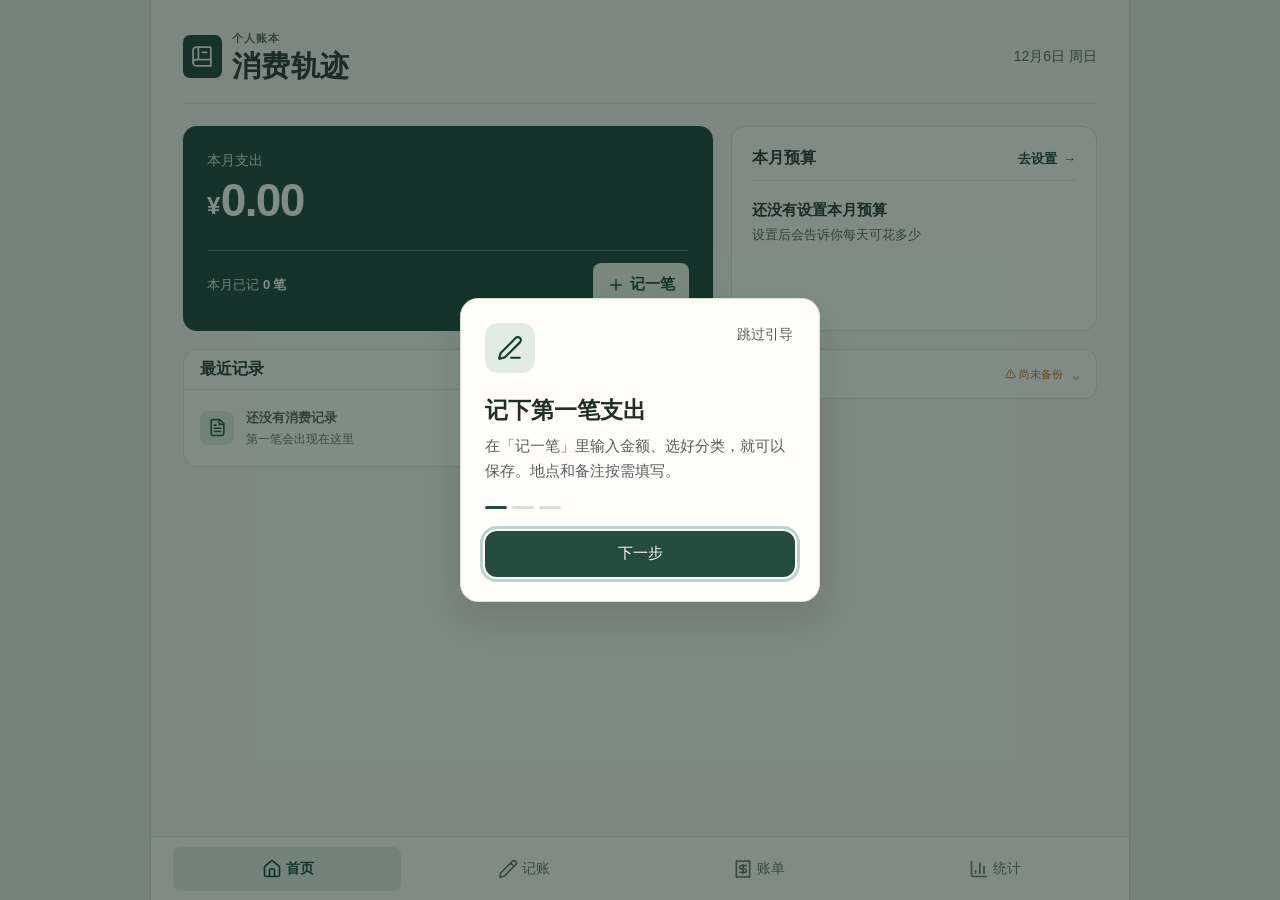
==== commit beb20357: "升级四个主视图为墨绿纸感账本，完善窄屏与键盘交互 v231" ====
--- a/index.html
+++ b/index.html
@@ -3,13 +3,13 @@
 <head>
   <meta charset="UTF-8">
   <meta http-equiv="Content-Security-Policy" content="default-src 'self'; script-src 'self'; script-src-attr 'none'; style-src 'self' 'unsafe-inline'; img-src 'self' data:; font-src 'self'; connect-src 'self'; manifest-src 'self'; worker-src 'self'; object-src 'none'; base-uri 'none'; form-action 'self'">
-  <meta name="viewport" content="width=device-width, initial-scale=1.0, maximum-scale=1.0, user-scalable=no, viewport-fit=cover">
-  <meta name="theme-color" content="#0F5966">
+  <meta name="viewport" content="width=device-width, initial-scale=1.0, viewport-fit=cover">
+  <meta name="theme-color" content="#244c3e">
   <meta name="mobile-web-app-capable" content="yes">
   <meta name="apple-mobile-web-app-status-bar-style" content="default">
   <meta name="apple-mobile-web-app-title" content="消费轨迹">
   <link rel="apple-touch-icon" href="icon-192.png?v=67">
-  <link rel="manifest" href="manifest.json?v=1">
+  <link rel="manifest" href="manifest.json?v=231">
   <title>消费轨迹</title>
 
   <!-- CSS -->
@@ -23,7 +23,7 @@
   <link rel="stylesheet" href="css/add-choice-alignment-v218.css">
   <link rel="stylesheet" href="css/list.css?v=175">
   <link rel="stylesheet" href="css/stats.css?v=194">
-  <link rel="stylesheet" href="css/onboarding.css?v=176">
+  <link rel="stylesheet" href="css/onboarding-v231.css">
   <link rel="stylesheet" href="css/monthly-report-v223.css">
   <link rel="stylesheet" href="css/display-fixes-v224.css">
   <link rel="stylesheet" href="css/experience-v225.css">
@@ -34,6 +34,9 @@
   <link rel="stylesheet" href="css/list-experience-v230.css">
   <link rel="stylesheet" href="css/stats-experience-v230.css">
   <link rel="stylesheet" href="css/edit-experience-v230.css">
+  <link rel="stylesheet" href="css/ledger-shell-v231.css">
+  <link rel="stylesheet" href="css/ledger-entry-v231.css">
+  <link rel="stylesheet" href="css/ledger-review-v231.css">
 </head>
 <body>
 
@@ -48,91 +51,93 @@
   <main id="view-home" class="main-view main-view--active">
     <!-- 标题栏 -->
     <header class="home-header">
-      <div>
-        <p class="home-header__eyebrow">个人账本</p>
-        <h1 class="home-header__title">消费轨迹</h1>
+      <div class="home-header__brand">
+        <span class="home-header__mark" aria-hidden="true">
+          <svg viewBox="0 0 24 24" fill="none" stroke="currentColor" stroke-width="1.7" stroke-linecap="round" stroke-linejoin="round"><path d="M6 3h13a1 1 0 0 1 1 1v17H6a3 3 0 0 1-3-3V6a3 3 0 0 1 3-3Z"/><path d="M3 18a3 3 0 0 1 3-3h14M8 3v12m4-7h4"/></svg>
+        </span>
+        <div>
+          <p class="home-header__eyebrow">个人账本</p>
+          <h1 class="home-header__title">消费轨迹</h1>
+        </div>
       </div>
       <span class="home-header__date" id="home-date"></span>
     </header>
 
     <div class="home-dashboard">
-      <div class="home-dashboard__primary">
-        <!-- 首页唯一主任务：看清本月，再记一笔 -->
-        <section class="home-section">
-          <div class="home-summary card">
-            <div class="home-summary__top">
-              <div>
-                <p class="home-summary__label" id="home-month-label">本月支出</p>
-                <p class="home-summary__amount" id="home-month-amount">¥0</p>
-              </div>
-              <div class="home-today" id="home-today" hidden>
-                <div class="home-today__label-row">
-                  <span class="home-today__label">今日消费</span>
-                  <span class="home-today__count" id="home-today-count">0 笔</span>
-                </div>
-                <span class="home-today__amount" id="home-today-amount">¥0</span>
-                <span class="home-today__diff" id="home-today-diff"></span>
-              </div>
+      <!-- 阅读和键盘顺序：月度概览、预算、最近记录，再到辅助操作。 -->
+      <section class="home-summary card" aria-labelledby="home-month-label">
+        <div class="home-summary__top">
+          <div>
+            <p class="home-summary__label" id="home-month-label">本月支出</p>
+            <p class="home-summary__amount" id="home-month-amount">¥0</p>
+          </div>
+          <div class="home-today" id="home-today" hidden>
+            <div class="home-today__label-row">
+              <span class="home-today__label">今日消费</span>
+              <span class="home-today__count" id="home-today-count">0 笔</span>
             </div>
-            <div class="home-summary__context" aria-label="本月消费摘要">
-              <span class="home-summary__context-item">本月已记 <strong class="home-summary__context-value" id="home-month-count">0 笔</strong></span>
-              <span class="home-summary__context-dot" id="home-month-context-dot" aria-hidden="true" hidden>·</span>
-              <span class="home-summary__context-item" id="home-month-comparison" hidden>较上月同期 <strong class="home-summary__context-value" id="home-month-diff">—</strong></span>
-            </div>
-
-            <button class="home-primary-action" id="home-primary-add" type="button">
-              <span class="home-primary-action__copy"><strong>记一笔</strong></span>
-              <span class="home-primary-action__icon" aria-hidden="true">＋</span>
-            </button>
-          </div>
-
-          <div class="home-budget-brief card home-budget-brief--setup" id="home-budget-summary" aria-label="本月预算">
-            <div class="home-budget-brief__header">
-              <span class="home-budget-brief__eyebrow">本月预算</span>
-              <button class="home-budget-brief__action" id="home-set-budget" type="button">
-                <span id="home-budget-action-label">去设置</span><span aria-hidden="true">→</span>
-              </button>
-            </div>
-            <div class="home-budget-brief__setup-copy">
-              <strong class="home-budget-brief__label" id="home-budget-summary-label">还没有设置本月预算</strong>
-              <span>设置后会告诉你每天可花多少</span>
-            </div>
-            <div class="home-budget-brief__body">
-              <strong class="home-budget-brief__balance" id="home-budget-summary-remaining">还剩 ¥0</strong>
-              <span class="home-budget-brief__status" id="home-budget-summary-status">节奏正常</span>
-            </div>
-            <p id="home-budget-prebooked" class="home-budget-prebooked" hidden></p>
-            <div class="home-budget-brief__progress-meta">
-              <span class="home-budget-brief__usage"><span id="home-budget-spent-label">本月已花</span> <span id="home-budget-summary-spent">¥0</span> <span id="home-budget-summary-limit">/ ¥0</span></span>
-              <strong id="home-budget-summary-percentage">0%</strong>
-            </div>
-            <div class="home-budget-brief__track" role="progressbar" aria-label="预算使用进度" aria-valuemin="0" aria-valuemax="100" aria-valuenow="0">
-              <span class="home-budget-brief__progress" id="home-budget-summary-progress"></span>
-            </div>
-            <div class="home-budget-brief__decision" aria-live="polite">
-              <span><span id="home-budget-summary-decision-label">今天可安心花</span> <strong id="home-budget-summary-decision-value">¥0</strong></span>
-              <span id="home-budget-summary-days">本月剩 0 天</span>
-            </div>
-            <p class="home-budget-brief__forecast" id="home-budget-summary-forecast" hidden></p>
-          </div>
-        </section>
-
-        <!-- 最近记录 -->
-        <section class="home-section">
-          <div class="home-section__title-row">
-            <h2 class="home-section__title">最近记录</h2>
-            <button class="home-section__all" id="home-view-all" type="button" style="display:none">查看账单 <span aria-hidden="true">→</span></button>
-          </div>
-          <div class="home-recent card" id="home-recent">
-            <div class="empty-state">
-              <div class="empty-state__icon"><svg viewBox="0 0 24 24" aria-hidden="true"><g fill="none" stroke="currentColor" stroke-linecap="round" stroke-linejoin="round" stroke-width="2"><path d="M6 22a2 2 0 0 1-2-2V4a2 2 0 0 1 2-2h8a2.4 2.4 0 0 1 1.704.706l3.588 3.588A2.4 2.4 0 0 1 20 8v12a2 2 0 0 1-2 2z"/><path d="M14 2v5a1 1 0 0 0 1 1h5M10 9H8m8 4H8m8 4H8"/></g></svg></div>
-              <p class="empty-state__text">还没有消费记录</p>
-              <p class="empty-state__hint">从一笔真实消费开始</p>
-            </div>
-          </div>
-        </section>
-      </div>
-
+            <span class="home-today__amount" id="home-today-amount">¥0</span>
+            <span class="home-today__diff" id="home-today-diff"></span>
+          </div>
+        </div>
+        <div class="home-summary__footer">
+          <div class="home-summary__context" aria-label="本月消费摘要">
+            <span class="home-summary__context-item">本月已记 <strong class="home-summary__context-value" id="home-month-count">0 笔</strong></span>
+            <span class="home-summary__context-dot" id="home-month-context-dot" aria-hidden="true" hidden>·</span>
+            <span class="home-summary__context-item" id="home-month-comparison" hidden>较上月同期 <strong class="home-summary__context-value" id="home-month-diff">—</strong></span>
+          </div>
+
+          <button class="home-primary-action" id="home-primary-add" type="button">
+            <svg viewBox="0 0 24 24" width="18" height="18" fill="none" stroke="currentColor" stroke-width="2" stroke-linecap="round" aria-hidden="true"><path d="M12 5v14M5 12h14"/></svg>
+            <strong>记一笔</strong>
+          </button>
+        </div>
+      </section>
+
+      <section class="home-budget-brief card home-budget-brief--setup" id="home-budget-summary" aria-label="本月预算">
+        <div class="home-budget-brief__header">
+          <h2 class="home-budget-brief__eyebrow">本月预算</h2>
+          <button class="home-budget-brief__action" id="home-set-budget" type="button">
+            <span id="home-budget-action-label">去设置</span><span aria-hidden="true">→</span>
+          </button>
+        </div>
+        <div class="home-budget-brief__setup-copy">
+          <strong class="home-budget-brief__label" id="home-budget-summary-label">还没有设置本月预算</strong>
+          <span>设置后会告诉你每天可花多少</span>
+        </div>
+        <div class="home-budget-brief__body">
+          <strong class="home-budget-brief__balance" id="home-budget-summary-remaining">还剩 ¥0</strong>
+          <span class="home-budget-brief__status" id="home-budget-summary-status">节奏正常</span>
+        </div>
+        <p id="home-budget-prebooked" class="home-budget-prebooked" hidden></p>
+        <div class="home-budget-brief__progress-meta">
+          <span class="home-budget-brief__usage"><span id="home-budget-spent-label">本月已花</span> <span id="home-budget-summary-spent">¥0</span> <span id="home-budget-summary-limit">/ ¥0</span></span>
+          <strong id="home-budget-summary-percentage">0%</strong>
+        </div>
+        <div class="home-budget-brief__track" role="progressbar" aria-label="预算使用进度" aria-valuemin="0" aria-valuemax="100" aria-valuenow="0">
+          <span class="home-budget-brief__progress" id="home-budget-summary-progress"></span>
+        </div>
+        <div class="home-budget-brief__decision" aria-live="polite">
+          <span><span id="home-budget-summary-decision-label">今天可安心花</span> <strong id="home-budget-summary-decision-value">¥0</strong></span>
+          <span id="home-budget-summary-days">本月剩 0 天</span>
+        </div>
+        <p class="home-budget-brief__forecast" id="home-budget-summary-forecast" hidden></p>
+      </section>
+
+      <!-- 最近记录 -->
+      <section class="home-section home-ledger" aria-labelledby="home-ledger-title">
+        <div class="home-section__title-row">
+          <h2 class="home-section__title" id="home-ledger-title">最近记录</h2>
+          <button class="home-section__all" id="home-view-all" type="button" style="display:none">查看账单 <span aria-hidden="true">→</span></button>
+        </div>
+        <div class="home-recent card" id="home-recent">
+          <div class="empty-state">
+            <div class="empty-state__icon"><svg viewBox="0 0 24 24" aria-hidden="true"><g fill="none" stroke="currentColor" stroke-linecap="round" stroke-linejoin="round" stroke-width="2"><path d="M6 22a2 2 0 0 1-2-2V4a2 2 0 0 1 2-2h8a2.4 2.4 0 0 1 1.704.706l3.588 3.588A2.4 2.4 0 0 1 20 8v12a2 2 0 0 1-2 2z"/><path d="M14 2v5a1 1 0 0 0 1 1h5M10 9H8m8 4H8m8 4H8"/></g></svg></div>
+            <p class="empty-state__text">还没有消费记录</p>
+            <p class="empty-state__hint">从一笔真实消费开始</p>
+          </div>
+        </div>
+      </section>
       <aside class="home-dashboard__secondary">
         <!-- 分类预算提醒（仅在需要关注时出现） -->
         <section class="home-section home-section--alerts" id="home-alerts-section" style="display:none">
@@ -176,7 +181,7 @@
 
     <!-- 首页底部版本位：新版本等待时原地切换为更新说明卡 -->
     <div id="app-version-slot" class="app-version-slot">
-      <div id="app-version" class="app-version" data-version="230" aria-label="当前应用版本">v20261027-230</div>
+      <div id="app-version" class="app-version" data-version="231" aria-label="当前应用版本">v20261122-231</div>
       <section id="sw-update-bar" class="sw-update-bar" aria-labelledby="sw-update-bar-title" aria-live="polite" hidden>
         <button type="button" class="sw-update-bar__head" id="sw-update-bar-head" aria-expanded="false" aria-controls="sw-update-bar-detail">
           <svg class="sw-update-bar__icon" viewBox="0 0 24 24" aria-hidden="true"><path d="M21 12a9 9 0 0 0-15.5-6.2L3 8.3M3 3v5.3h5.3M3 12a9 9 0 0 0 15.5 6.2l2.5-2.5M21 21v-5.3h-5.3"/></svg>
@@ -206,12 +211,11 @@
       <header class="add-header">
         <div class="add-header__meta">
           <div class="add-draft-tools">
-            <p class="add-header__eyebrow" id="add-draft-eyebrow">快速记一笔</p>
+            <h1 class="add-heading">记一笔</h1>
             <button id="add-discard-draft" type="button" hidden>清空草稿</button>
           </div>
           <div class="add-date-row">
             <button class="add-date-quick" id="add-date-quick" type="button" aria-expanded="false" aria-controls="add-date-inputs">
-              <span aria-hidden="true">日历</span>
               <span id="add-date-label">今天</span>
               <span id="add-time-label"></span>
               <span class="add-date-quick__chevron" aria-hidden="true">⌄</span>
@@ -233,6 +237,7 @@
 
       <!-- 仅金额区域吸顶；日期与其他表单区域随页面自然滚动 -->
       <div class="add-amount-display">
+        <span class="add-amount__label">支出金额</span>
         <div class="add-amount__row" aria-live="polite" aria-label="本次支出金额">
           <span class="add-amount__currency">¥</span>
           <span class="add-amount__value" id="add-amount-display">0</span>
@@ -251,12 +256,12 @@
           <div>
             <h2 class="add-section__title" id="add-category-title">分类 <span class="add-required">必填</span></h2>
           </div>
-          <button class="add-category-all" id="add-category-all" type="button" aria-haspopup="dialog" aria-controls="add-category-picker">
+          <button class="add-category-all" id="add-category-all" type="button" aria-haspopup="dialog" aria-controls="add-category-picker" aria-expanded="false">
             <span>全部分类</span>
             <span class="add-category-all__chevron" aria-hidden="true">⌄</span>
           </button>
         </div>
-        <button class="add-category-summary" id="add-category-summary" type="button" style="display:none" aria-haspopup="dialog" aria-controls="add-category-picker">
+        <button class="add-category-summary" id="add-category-summary" type="button" style="display:none" aria-haspopup="dialog" aria-controls="add-category-picker" aria-expanded="false">
           <span class="add-category-summary__icon" id="add-category-summary-icon"></span>
           <span class="add-category-summary__text" id="add-category-summary-text"></span>
           <span class="add-category-summary__edit" id="add-category-summary-edit">更换</span>
@@ -308,7 +313,7 @@
       </details>
 
       <!-- 数字键盘：与其他表单功能区一样留在页面内，不吸底、不悬浮 -->
-      <div class="add-numpad numpad" id="add-numpad">
+      <div class="add-numpad numpad" id="add-numpad" role="group" aria-label="金额键盘">
         <button class="numpad__key" data-key="1" type="button">1</button>
         <button class="numpad__key" data-key="2" type="button">2</button>
         <button class="numpad__key" data-key="3" type="button">3</button>
@@ -335,14 +340,13 @@
   </main>
 
   <!-- 手机端分类选择抽屉：完整分类不再撑开记账主页面 -->
-  <div class="category-picker" id="add-category-picker" aria-hidden="true">
+  <div class="category-picker" id="add-category-picker" aria-hidden="true" inert>
     <button class="category-picker__backdrop" id="add-category-picker-backdrop" type="button" tabindex="-1" aria-label="关闭分类选择"></button>
     <section class="category-picker__sheet" role="dialog" aria-modal="true" aria-labelledby="add-category-picker-title">
       <div class="category-picker__handle" aria-hidden="true"></div>
       <header class="category-picker__header">
         <div>
-          <p class="category-picker__eyebrow">全部分类</p>
-          <h2 id="add-category-picker-title">选择这笔支出属于哪里</h2>
+          <h2 id="add-category-picker-title">选择消费分类</h2>
         </div>
         <button class="category-picker__close" id="add-category-picker-close" type="button" aria-label="关闭分类选择">✕</button>
       </header>
@@ -360,7 +364,7 @@
        账单 View
        ============================================================== -->
   <main id="view-list" class="main-view">
-    <!-- 账单工具栏：标题常驻，搜索按需展开 -->
+    <!-- 搜索与五项筛选共享同一操作区。 -->
     <header class="list-toolbar">
       <div class="list-toolbar__heading">
         <h1 tabindex="-1">账单</h1>
@@ -387,9 +391,11 @@
 
     <!-- 全部筛选结果的汇总，放在记录前便于核对 -->
     <div class="list-summary" id="list-summary" style="display:none">
+      <div class="list-summary__metric">
+        <span>结果合计</span>
+        <strong class="amount" id="list-summary-total">¥0</strong>
+      </div>
       <span id="list-summary-count">共 0 笔</span>
-      <span class="list-summary__divider">|</span>
-      <span>合计 <strong class="amount" id="list-summary-total">¥0</strong></span>
     </div>
 
     <!-- 记录列表（静态占位，JS 加载后会替换） -->
@@ -414,7 +420,7 @@
     <div class="stats-container" id="stats-container">
       <!-- 时间选择 -->
       <div class="stats-period">
-        <button class="chip" data-period="day">日</button>
+        <button class="chip" data-period="day">今日</button>
         <button class="chip" data-period="week">近7天</button>
         <button class="chip chip--active" data-period="month">本月</button>
         <button class="chip" data-period="3month">近3月</button>
@@ -428,11 +434,11 @@
           <p class="stats-card__value" id="stats-card-total">¥0</p>
         </div>
         <div class="stats-card">
-          <p class="stats-card__label">日均</p>
+          <p class="stats-card__label">日均支出</p>
           <p class="stats-card__value" id="stats-card-daily">¥0</p>
         </div>
         <div class="stats-card">
-          <p class="stats-card__label">笔数</p>
+          <p class="stats-card__label">消费笔数</p>
           <p class="stats-card__value" id="stats-card-count">0</p>
         </div>
       </div>
@@ -441,7 +447,7 @@
            放进 #stats-dynamic 内会被 _renderEmptyDynamic 替换掉（stats.js:234） -->
       <button type="button" class="mr-entry" id="mr-entry" hidden aria-label="查看月度报告">
         <span class="mr-entry__icon" aria-hidden="true">
-          <svg viewBox="0 0 24 24"><path fill="none" stroke="currentColor" stroke-linecap="round" stroke-linejoin="round" stroke-width="2" d="M12 21a9 9 0 1 0 0-18 9 9 0 0 0 0 18Zm-3-9 2 2 4-4"/></svg>
+          <svg viewBox="0 0 24 24"><g fill="none" stroke="currentColor" stroke-linecap="round" stroke-linejoin="round" stroke-width="1.7"><path d="M14 2H6a2 2 0 0 0-2 2v16a2 2 0 0 0 2 2h12a2 2 0 0 0 2-2V8Z"/><path d="M14 2v6h6M8 17v-3m4 3v-6m4 6v-4"/></g></svg>
         </span>
         <span class="mr-entry__text">
           <span class="mr-entry__title">月度报告</span>
@@ -510,7 +516,7 @@
        ============================================================== -->
   <div class="page-overlay" id="overlay-budget">
     <div class="page-overlay__header">
-      <button class="page-overlay__back" id="overlay-budget-back">←</button>
+      <button class="page-overlay__back" id="overlay-budget-back" aria-label="返回首页">←</button>
       <span class="page-overlay__title">预算设置</span>
     </div>
     <div class="page-overlay__body" id="overlay-budget-body">
@@ -538,7 +544,7 @@
     <div class="page-overlay__header">
       <span class="page-overlay__title">分类管理</span>
       <button class="btn btn--ghost btn--small" id="overlay-categories-add">+ 新增</button>
-      <button class="page-overlay__back" id="overlay-categories-back">✕</button>
+      <button class="page-overlay__back" id="overlay-categories-back" aria-label="关闭分类管理">✕</button>
     </div>
     <div class="page-overlay__body" id="overlay-categories-body">
       <!-- JS 动态渲染 -->
@@ -558,7 +564,7 @@
     </div>
     <!-- 头部 -->
     <div class="bottom-sheet__header">
-      <button class="bottom-sheet__btn-back" id="overlay-edit-back">←</button>
+      <button class="bottom-sheet__btn-back" id="overlay-edit-back" aria-label="关闭编辑记录">←</button>
       <span class="bottom-sheet__title">编辑记录</span>
       <button class="btn btn--danger btn--small" id="overlay-edit-delete">删除</button>
     </div>
@@ -570,12 +576,13 @@
        新手引导（首次访问全屏分步介绍，仅展示一次）
        ============================================================== -->
   <div class="onboarding-overlay" id="onboarding-overlay" role="dialog" aria-modal="true" aria-label="欢迎使用消费轨迹">
-    <button class="onboarding-skip" id="onboarding-skip" type="button">跳过</button>
     <div class="onboarding-card">
+      <button class="onboarding-skip" id="onboarding-skip" type="button">跳过引导</button>
       <div class="onboarding-slides">
         <div class="onboarding-track" id="onboarding-track"></div>
       </div>
       <div class="onboarding-dots" id="onboarding-dots"></div>
+      <span class="onboarding-progress" id="onboarding-progress" role="status"></span>
       <button class="btn btn--primary btn--block" id="onboarding-next" type="button">下一步</button>
     </div>
   </div>
@@ -616,20 +623,20 @@
 <script src="js/data.js?v=221"></script>
 <script src="js/summary-v224.js"></script>
 <script src="js/icons.js?v=200"></script>
-<script src="js/home-v230.js"></script>
-<script src="js/categories.js?v=195"></script>
+<script src="js/home-v231.js"></script>
+<script src="js/categories-v231.js"></script>
 <script src="js/list-v230.js"></script>
 <script src="js/list-back-top-v230.js"></script>
-<script src="js/stats-v230.js"></script>
+<script src="js/stats-v231.js"></script>
 <script src="js/monthly-report-v229.js"></script>
-<script src="js/onboarding.js?v=194"></script>
+<script src="js/onboarding-v231.js"></script>
 <!-- 主控制器拆分出的独立模块（审计高危 No.2；运行时互相引用，加载顺序按依赖逻辑排列） -->
 <script src="js/toast.js"></script>
 <script src="js/confirm-dialog-v229.js"></script>
 <script src="js/ui-utils.js"></script>
 <script src="js/habit-predictor-v229.js"></script>
 <script src="js/budget-overlay-v224.js"></script>
-<script src="js/category-manager.js"></script>
+<script src="js/category-manager-v231.js"></script>
 <script src="js/edit-expense-v230.js"></script>
 <script src="js/backup-manager-v229.js"></script>
 <script src="js/app-v230.js"></script>
--- a/css/onboarding-v231.css
+++ b/css/onboarding-v231.css
@@ -0,0 +1,78 @@
+/* 首次使用的三步说明。关闭状态同时退出指针、键盘和读屏导航。 */
+.onboarding-overlay { display: none; }
+.onboarding-overlay--open {
+  position: fixed;
+  inset: 0;
+  z-index: 350;
+  display: grid;
+  place-items: center;
+  padding: max(12px, env(safe-area-inset-top)) 16px max(12px, env(safe-area-inset-bottom));
+  overflow-y: auto;
+  overscroll-behavior: contain;
+  background: rgb(21 43 35 / 54%);
+}
+.onboarding-card {
+  position: relative;
+  width: min(100%, 360px);
+  padding: 24px;
+  margin-block: auto;
+  background: var(--color-surface);
+  color: var(--color-text-primary);
+  border: 1px solid var(--color-border);
+  border-radius: 18px;
+  box-shadow: var(--shadow-lg);
+}
+.onboarding-skip {
+  position: absolute;
+  z-index: 1;
+  top: 14px;
+  right: 16px;
+  padding: 0 10px;
+  min-height: 44px;
+  color: var(--color-text-secondary);
+  background: transparent;
+  border: 0;
+  border-radius: 8px;
+  font-size: 14px;
+  cursor: pointer;
+}
+.onboarding-slides { overflow: hidden; }
+.onboarding-track { display: flex; transition: transform 180ms ease-out; }
+.onboarding-slide { flex: 0 0 100%; min-width: 0; }
+.onboarding-slide__icon {
+  display: grid;
+  place-items: center;
+  width: 50px;
+  height: 50px;
+  border-radius: 13px;
+  background: var(--color-primary-light);
+  color: var(--color-primary-dark);
+  font-size: 26px;
+}
+.onboarding-slide__title {
+  margin: 22px 0 8px;
+  font-size: 23px;
+  line-height: 1.35;
+}
+.onboarding-slide__desc {
+  font-size: 15px;
+  line-height: 1.65;
+  color: var(--color-text-secondary);
+}
+.onboarding-dots { display: flex; gap: 5px; margin: 22px 0; }
+.onboarding-dot { width: 22px; height: 3px; background: var(--color-border); border-radius: 3px; }
+.onboarding-dot--active { background: var(--color-primary); }
+.onboarding-progress {
+  position: absolute;
+  width: 1px;
+  height: 1px;
+  overflow: hidden;
+  clip-path: inset(50%);
+}
+#onboarding-next { min-height: 46px; background: var(--color-primary); }
+@media (hover: hover) {
+  .onboarding-skip:hover { background: var(--color-primary-light); }
+}
+@media (prefers-reduced-motion: reduce) {
+  .onboarding-track { transition: none; }
+}
--- a/css/ledger-shell-v231.css
+++ b/css/ledger-shell-v231.css
@@ -0,0 +1,234 @@
+/* 四个视图共用纸色、墨色和交互色；警告及超支保留独立色义。 */
+:root {
+  --color-primary: #244c3e;
+  --color-primary-dark: #153e32;
+  --color-primary-light: #e3ece3;
+  --color-bg: #f7f6f1;
+  --color-surface: #fffefa;
+  --color-border: #d8dfd5;
+  --color-divider: #e5e8df;
+  --color-text-primary: #202e28;
+  --color-text-secondary: #506057;
+  --color-text-tertiary: #607066;
+  --color-need: #49785c;
+  --color-want: #af8141;
+  --color-impulse: #ab5647;
+  --color-budget-safe: #49785c;
+  --color-budget-watch: #89601e;
+  --color-budget-warn: #8f4e1b;
+  --color-budget-danger: #9b3d32;
+  --color-budget-over: #842e28;
+  --shadow-sm: 0 1px 3px rgba(38, 49, 37, .05);
+  --shadow-md: 0 6px 18px rgba(38, 49, 37, .10);
+}
+
+body { background: #eaece5; }
+.app-container { box-shadow: none; }
+
+/* 收起的面板移出焦点顺序，避免按 Tab 时进入屏幕外的表单。 */
+.page-overlay:not(.page-overlay--open),
+.bottom-sheet:not(.bottom-sheet--open) { visibility: hidden; }
+:is(.page-overlay, .bottom-sheet) .btn {
+  transition-property: color, background-color, border-color, box-shadow, transform;
+}
+.page-overlay__back { width: 44px; height: 44px; }
+
+/* 底栏沿用原来的高度与安全区，确保键盘、回顶和更新卡按同一边界避让。 */
+.tab-bar {
+  background: var(--color-surface);
+  backdrop-filter: none;
+  padding-inline: 6px;
+}
+.tab-bar__item { padding: 3px 0; gap: 1px; }
+.tab-bar__icon { width: 44px; height: 25px; border-radius: 8px; }
+.tab-bar__item--active .tab-bar__icon { transform: none; }
+.tab-bar__label { font-size: 12px; line-height: 1.4; }
+.tab-bar__item:focus-visible { outline: 2px solid var(--color-primary); outline-offset: -3px; border-radius: 8px; }
+
+#view-home { --home-gutter: clamp(14px, 4.5vw, 22px); }
+.home-header {
+  align-items: center;
+  gap: 10px;
+  margin: 0 var(--home-gutter) 16px;
+  padding: 20px 0 15px;
+  border-bottom: 1px solid var(--color-border);
+}
+.home-header__brand { display: flex; align-items: center; gap: 10px; }
+.home-header__mark {
+  display: grid;
+  place-items: center;
+  width: 39px;
+  height: 43px;
+  border-radius: 7px;
+  background: var(--color-primary-dark);
+  color: #f6f5e9;
+}
+.home-header__mark svg { width: 25px; height: 25px; }
+.home-header__eyebrow { font-size: 11px; color: var(--color-text-secondary); letter-spacing: .09em; }
+.home-header__title { font-size: 25px; line-height: 1.2; letter-spacing: .01em; }
+.home-header__date {
+  border: 0;
+  border-radius: 0;
+  padding: 0;
+  background: transparent;
+  text-align: right;
+  font-variant-numeric: tabular-nums;
+}
+
+.home-dashboard {
+  display: grid;
+  gap: 14px;
+  grid-template-columns: minmax(0, 1fr);
+  padding: 0 var(--home-gutter);
+}
+.home-dashboard .home-section { padding: 0; min-width: 0; }
+.home-dashboard__secondary { display: grid; align-content: start; gap: 12px; min-width: 0; }
+.home-section__title-row { align-items: center; min-height: 40px; margin: 0; }
+.home-section__title,
+.home-budget-brief__eyebrow { color: var(--color-text-primary); font-size: 16px; font-weight: 650; letter-spacing: 0; }
+
+#view-home .home-summary {
+  display: flex;
+  flex-direction: column;
+  justify-content: space-between;
+  gap: 16px;
+  padding: 19px;
+  border-radius: 14px;
+  background: var(--color-primary-dark);
+  box-shadow: none;
+}
+#view-home .home-summary__label { font-size: 14px; color: #d8e6d9; font-weight: 550; }
+#view-home .home-summary__amount {
+  font-family: var(--font-family);
+  font-size: clamp(32px, 9vw, 42px);
+  font-weight: 650;
+  line-height: 1.1;
+  letter-spacing: -.035em;
+}
+#view-home .home-today { flex-basis: 37%; }
+.home-today__diff span { white-space: nowrap; }
+#view-home .home-today__amount,
+.home-summary__context-value,
+.home-recent__amount {
+  font-family: var(--font-family);
+  font-variant-numeric: tabular-nums;
+  letter-spacing: -.015em;
+}
+.home-summary__footer {
+  display: flex;
+  justify-content: space-between;
+  gap: 10px;
+  align-items: center;
+  border-top: 1px solid rgba(230, 242, 230, .24);
+  padding-top: 12px;
+}
+#view-home .home-summary__context { margin: 0; column-gap: 5px; row-gap: 2px; }
+.home-summary__context-item { flex-wrap: wrap; white-space: normal; }
+.home-summary__context-value { overflow-wrap: anywhere; }
+.home-primary-action {
+  width: auto;
+  min-height: 44px;
+  margin: 0;
+  padding: 0 14px;
+  flex: none;
+  justify-content: center;
+  gap: 5px;
+  border-radius: 8px;
+  background: #eff3e6;
+}
+.home-primary-action strong { font-size: 15px; }
+
+#view-home .home-budget-brief {
+  margin: 0;
+  padding: 4px 16px 14px;
+  border: 1px solid var(--color-border);
+  border-radius: 14px;
+  background: var(--color-surface);
+}
+#view-home .home-budget-brief--watch { --budget-tone: #875115; }
+#view-home .home-budget-brief--over { --budget-tone: #a43f31; }
+.home-budget-brief__status { border-radius: 5px; padding: 3px 6px; }
+.home-budget-brief__progress-meta strong,
+.home-budget-brief__decision strong { font-family: var(--font-family); }
+.home-budget-brief__setup-copy { border-top: 1px solid var(--color-divider); padding-top: 10px; }
+.home-budget-brief__label { font-size: 15px; color: var(--color-text-primary); }
+.home-budget-brief__forecast,
+.home-budget-brief__usage,
+.home-budget-brief__decision { overflow-wrap: anywhere; }
+
+/* 标题和表项共享一张账页；仅摘要行截短，打开记录可阅读完整内容。 */
+.home-dashboard .home-ledger {
+  border: 1px solid var(--color-border);
+  border-radius: 14px;
+  background: var(--color-surface);
+}
+.home-ledger .home-section__title-row { padding: 3px 16px; border-bottom: 1px solid var(--color-divider); }
+.home-ledger .home-recent { border: 0; border-radius: 0 0 14px 14px; background: transparent; box-shadow: none; }
+.home-recent__item {
+  width: 100%;
+  min-height: 60px;
+  padding: 10px 16px;
+  gap: 10px;
+  border: 0;
+  border-bottom: 1px solid var(--color-divider);
+  background: transparent;
+  color: inherit;
+  font: inherit;
+  text-align: left;
+}
+.home-recent__item:focus-visible { outline: 2px solid var(--color-primary); outline-offset: -3px; }
+.home-recent__name, .home-recent__meta { display: block; }
+.home-recent__name { font-weight: 600; }
+.home-recent__meta { white-space: nowrap; overflow: hidden; text-overflow: ellipsis; }
+.home-recent__amount { font-size: 16px; font-weight: 650; max-width: 50%; overflow-wrap: anywhere; }
+.home-recent__empty-icon { border-radius: 8px; }
+.home-recent__empty-icon .meta-icon { width: 19px; height: 19px; }
+.home-data-management { background: var(--color-surface); border-radius: 12px; }
+.home-data-management__summary { padding-inline: 16px; }
+.home-data-management__summary:focus-visible { outline-offset: -3px; }
+.home-data-management__title { color: var(--color-text-primary); font-size: 14px; }
+.home-data-management .btn--small { min-height: 44px; }
+.home-data-management .home-backup__actions { gap: 20px; }
+.home-alert { padding-block: 2px; padding-right: 3px; }
+.home-alert__close { width: 44px; height: 44px; }
+.app-version-slot { margin-block-start: 10px; }
+
+@media (min-width: 431px) and (max-width: 859px) {
+  :root { --app-max-width: 680px; }
+}
+@media (max-width: 430px) {
+  #view-home .home-summary__context { display: grid; justify-items: start; }
+  #view-home .home-summary__context-dot { display: none; }
+}
+@media (min-width: 860px) {
+  #view-home { --home-gutter: 32px; }
+  .home-header { margin-bottom: 22px; padding: 30px 0 20px; }
+  .home-header__title { font-size: 29px; }
+  .home-header__date { font-size: 14px; }
+  .home-dashboard {
+    grid-template-columns: minmax(0, 1.45fr) minmax(285px, 1fr);
+    grid-template-areas: "summary budget" "recent support";
+    gap: 18px;
+  }
+  #view-home .home-summary { grid-area: summary; padding: 24px; gap: 24px; }
+  #view-home .home-summary__amount { font-size: 46px; }
+  #view-home .home-budget-brief { grid-area: budget; padding: 9px 20px 18px; }
+  .home-budget-brief__setup-copy { padding-top: 18px; }
+  .home-ledger { grid-area: recent; align-self: start; }
+  .home-dashboard__secondary { grid-area: support; }
+  .tab-bar { padding-inline: 22px; gap: 8px; }
+  .tab-bar__item { min-height: 44px; border-radius: 8px; }
+  .tab-bar__item--active { background: var(--color-primary-light); }
+  .tab-bar__icon { width: 26px; }
+  .tab-bar__label { font-size: 14px; }
+}
+@media (max-width: 359px) {
+  #view-home .home-summary { padding: 16px; }
+  .home-summary__footer { gap: 6px; }
+  .home-primary-action { padding-inline: 10px; }
+}
+@media (hover: hover) {
+  .home-recent__item:hover,
+  .home-data-management__summary:hover,
+  .tab-bar__item:not(.tab-bar__item--active):hover { background: #f0f2ea; }
+}
--- a/css/ledger-entry-v231.css
+++ b/css/ledger-entry-v231.css
@@ -0,0 +1,244 @@
+/* 记账单沿用页面滚动，金额是草稿中持续可见的一项。 */
+#view-add .add-container {
+  width: min(100%, 620px);
+  gap: 6px;
+}
+
+#view-add .add-draft-tools {
+  gap: 8px;
+}
+
+.add-heading {
+  margin: 0;
+  font-size: 24px;
+  line-height: 1.25;
+  letter-spacing: -.03em;
+}
+
+#view-add .add-date-quick {
+  border-radius: 9px;
+  color: var(--color-text-primary);
+  font-size: 13px;
+  font-variant-numeric: tabular-nums;
+}
+
+#view-add .add-date-quick__chevron,
+#view-add .add-category-all__chevron {
+  width: 7px;
+  height: 7px;
+  margin: -3px 2px 0 4px;
+  border: solid currentColor;
+  border-width: 0 1.5px 1.5px 0;
+  font-size: 0;
+  transform: rotate(45deg);
+}
+
+#view-add .add-date-quick[aria-expanded="true"] .add-date-quick__chevron {
+  margin-top: 3px;
+  transform: rotate(225deg);
+}
+
+#view-add .add-date-controls input,
+#view-add .add-more-fields input {
+  min-height: 44px;
+  font-size: 16px;
+}
+
+#view-add .add-amount-display {
+  padding: 10px 16px 6px;
+  gap: 3px;
+  border: 1px solid #cbd9ce;
+  border-radius: 14px;
+  background: #eaf1e9;
+  font-family: inherit;
+  text-align: left;
+}
+
+#view-add .add-amount__label {
+  color: #45614f;
+  font-size: 13px;
+  font-weight: 600;
+}
+
+#view-add .add-amount__row {
+  justify-content: flex-start;
+  color: #153e32;
+}
+
+#view-add .add-amount__value {
+  color: inherit;
+  font-weight: 650;
+  letter-spacing: -.045em;
+}
+
+#view-add .add-amount__currency,
+#view-add .add-amount__decimal,
+#view-add .add-amount__value--empty {
+  color: #54735f;
+}
+
+#view-add .add-amount-display--invalid {
+  border-color: var(--color-danger);
+}
+
+#view-add .add-amount-display--invalid .add-amount__row > span {
+  color: var(--color-danger);
+}
+
+#view-add .add-budget-impact {
+  justify-content: flex-start;
+  padding-inline: 0;
+}
+
+#view-add .add-budget-impact__value,
+#view-add .numpad__submit-amount {
+  font-family: inherit;
+  font-variant-numeric: tabular-nums;
+}
+
+#view-add .add-category-area .add-category-all {
+  min-height: 44px;
+  gap: 2px;
+  font-size: 13px;
+}
+
+#view-add .add-required {
+  margin-left: 3px;
+  color: var(--color-text-secondary);
+  font-weight: 500;
+}
+
+#view-add .add-quick-category,
+#add-category-picker :is(.cat-btn, .cat-chip) {
+  border: 1px solid var(--color-border);
+  background: var(--color-surface);
+  box-shadow: none;
+}
+
+#view-add .add-quick-category__name,
+#add-category-picker :is(.cat-btn__name, .cat-chip__name) {
+  font-size: 13px;
+}
+
+#view-add .add-category-summary,
+#view-add .add-quick-category--pinned,
+#add-category-picker :is(.cat-btn--selected, .cat-chip--selected) {
+  border-color: #71927d;
+  background: var(--color-primary-light);
+}
+
+#view-add .add-payment-summary__label,
+#view-add .add-more-fields summary {
+  color: var(--color-text-primary);
+  font-size: 15px;
+}
+
+/* 共享渲染器写入内联品牌色，记账单统一使用描边和墨绿选中态。 */
+#view-add .chip[aria-pressed] {
+  border-color: var(--color-border) !important;
+  background: var(--color-surface) !important;
+  color: var(--color-text-secondary) !important;
+}
+
+#view-add .chip[aria-pressed="true"] {
+  border-color: var(--color-primary) !important;
+  background: var(--color-primary) !important;
+  color: white !important;
+  box-shadow: none;
+}
+
+#view-add .add-numpad {
+  gap: 1px;
+  margin-top: 4px;
+  padding: 0;
+  border: 1px solid var(--color-border);
+  border-radius: 14px;
+  background: var(--color-border);
+}
+
+#view-add .numpad__key {
+  min-width: 0;
+  font-variant-numeric: tabular-nums;
+  font-weight: 550;
+}
+
+#view-add .numpad__key--fn {
+  background: #edf0e9;
+  color: var(--color-primary-dark);
+}
+
+#view-add .numpad__key--submit {
+  padding-inline: 2px;
+  background: var(--color-primary);
+  font-weight: 650;
+}
+
+#view-add .numpad__submit-amount {
+  color: #ebf4ec;
+  font-size: 12px;
+}
+
+@media (max-width: 350px) {
+  /* 最长八位整数及两位小数也能完整放进保存键。 */
+  #view-add .numpad__submit-amount {
+    font-size: 11px;
+    letter-spacing: -.025em;
+  }
+}
+
+#view-add .numpad__key:active {
+  background: #d7e3d7;
+}
+
+#view-add .numpad__key--submit:active {
+  background: var(--color-primary-dark);
+}
+
+#add-category-picker .category-picker__sheet {
+  width: min(100%, 620px);
+  background: var(--color-bg);
+}
+
+#add-category-picker .category-picker__header,
+#add-category-picker .category-picker__footer {
+  background: var(--color-bg);
+}
+
+#add-category-picker .category-picker__close {
+  width: 44px;
+  height: 44px;
+  border-radius: 12px;
+  background: var(--color-surface);
+}
+
+#view-add :is(button, summary, input):focus-visible,
+#add-category-picker button:focus-visible {
+  outline: 2px solid var(--color-primary-dark);
+  outline-offset: -2px;
+}
+
+#view-add .chip[aria-pressed="true"]:focus-visible,
+#view-add .numpad__key--submit:focus-visible {
+  outline-color: white;
+  outline-offset: -4px;
+}
+
+@media (hover: hover) {
+  #view-add .add-quick-category:hover,
+  #add-category-picker :is(.cat-chip, .cat-btn):hover {
+    border-color: #71927d;
+    background: var(--color-primary-light);
+  }
+
+  #view-add .chip[aria-pressed="false"]:hover {
+    border-color: #71927d !important;
+  }
+
+  #view-add .numpad__key:not(:active):hover {
+    background: #e3ebe1;
+  }
+
+  #view-add .numpad__key--submit:not(:active):hover {
+    background: var(--color-primary-dark);
+  }
+}
--- a/css/ledger-review-v231.css
+++ b/css/ledger-review-v231.css
@@ -0,0 +1,378 @@
+/* 查账与统计使用同一页边距，让日期、金额和图例都有稳定的阅读起点。 */
+#view-list,
+#view-stats {
+  --review-gutter: clamp(14px, 4vw, 24px);
+  --review-tint: #eef2eb;
+  --review-line: #d7ded4;
+}
+
+#view-list .list-toolbar {
+  padding: 16px var(--review-gutter) 0;
+}
+
+#view-list .list-toolbar__heading,
+#view-stats .stats-heading__row {
+  margin-bottom: 12px;
+}
+
+#view-list .list-toolbar__heading h1,
+#view-stats .stats-heading h1 {
+  font-size: clamp(23px, 3.2vw, 30px);
+  line-height: 1.25;
+  letter-spacing: -.03em;
+}
+
+#view-list .list-toolbar__sort {
+  padding-inline: 13px;
+  border: 1px solid var(--review-line);
+  background: var(--color-surface);
+  color: var(--color-primary-dark);
+}
+
+#view-list .list-toolbar__search {
+  border-color: var(--review-line);
+  border-radius: 12px;
+}
+
+#view-list .list-toolbar__search:focus-within {
+  border-color: var(--color-primary);
+}
+
+#view-list .list-toolbar #list-filter-bar {
+  gap: 2px;
+  margin-block: 8px 14px;
+  padding: 3px;
+  background: var(--review-tint);
+  border: 1px solid var(--review-line);
+  border-radius: 11px;
+}
+
+#view-list .list-toolbar #list-filter-bar .chip {
+  color: var(--color-text-secondary);
+}
+
+#view-list .list-toolbar #list-filter-bar .chip--active,
+#view-stats .stats-period .chip--active {
+  border-color: transparent;
+  color: white;
+  background: var(--color-primary);
+}
+
+#view-list #list-active-filters {
+  padding-inline: var(--review-gutter);
+}
+
+#view-list #list-summary {
+  align-items: center;
+  margin: 0 var(--review-gutter) 2px;
+  padding: 12px 16px;
+  border: 1px solid var(--review-line);
+  border-radius: 12px;
+  background: var(--color-surface);
+}
+
+.list-summary__metric {
+  display: grid;
+  min-width: 0;
+  gap: 2px;
+}
+
+#view-list #list-summary-total {
+  color: var(--color-primary-dark);
+  font: 650 clamp(24px, 5vw, 32px)/1.2 var(--font-family);
+  letter-spacing: -.035em;
+  font-variant-numeric: tabular-nums;
+  overflow-wrap: anywhere;
+}
+
+#view-list #list-summary-count {
+  white-space: nowrap;
+  color: var(--color-text-secondary);
+  font-variant-numeric: tabular-nums;
+}
+
+#view-list .list-content {
+  padding-inline: var(--review-gutter);
+}
+
+#view-list .list-group-header {
+  gap: 8px;
+  padding: 14px 2px 7px;
+  border: 0;
+  font-variant-numeric: tabular-nums;
+}
+
+#view-list .list-group-header__date {
+  font-size: 13px;
+}
+
+#view-list .list-group-header__summary {
+  color: var(--color-text-secondary);
+  text-align: right;
+}
+
+/* 日期排序按日收拢；切换到金额排序后，相邻记录仍组成一张连续的流水表。 */
+#view-list .list-item {
+  min-height: 62px;
+  margin: 0;
+  padding: 10px 12px;
+  gap: 10px;
+  border: 1px solid var(--review-line);
+  border-bottom-width: 0;
+  border-radius: 0;
+  box-shadow: none;
+}
+
+#view-list .list-item:first-child,
+#view-list .list-group-header + .list-item {
+  border-start-start-radius: 12px;
+  border-start-end-radius: 12px;
+}
+
+#view-list .list-item:last-child,
+#view-list .list-item:has(+ :is(.list-group-header, .list-load-more)) {
+  border-bottom-width: 1px;
+  border-end-start-radius: 12px;
+  border-end-end-radius: 12px;
+}
+
+#view-list .list-item__category-icon,
+#view-list .list-item__category-icon .category-icon {
+  width: 34px;
+  height: 34px;
+  flex-basis: 34px;
+  border-radius: 10px;
+}
+
+#view-list .list-item__category-icon {
+  background: var(--review-tint);
+}
+
+#view-list .list-item__meta {
+  display: block;
+  font-size: 12px;
+  color: var(--color-text-secondary);
+}
+
+#view-list .list-item__amount {
+  font-family: var(--font-family);
+  font-variant-numeric: tabular-nums;
+  letter-spacing: -.02em;
+}
+
+#view-list .list-item:focus-visible {
+  outline: 2px solid var(--color-primary);
+  outline-offset: -3px;
+}
+
+#view-list .list-item:active {
+  background: var(--color-primary-light);
+}
+
+/* 统计页面先读期间和总额，再按图表进入明细。 */
+#view-stats .stats-container {
+  padding: 16px var(--review-gutter) var(--space-lg);
+}
+
+#view-stats .stats-month-nav {
+  border: 1px solid var(--review-line);
+  border-radius: 10px;
+  background: var(--color-surface);
+}
+
+#view-stats .stats-context {
+  gap: 2px 12px;
+}
+
+#view-stats .stats-context p {
+  font-size: 12px;
+}
+
+#view-stats .stats-period {
+  gap: 2px;
+  padding: 3px;
+  border: 1px solid var(--review-line);
+  border-radius: 11px;
+  background: var(--review-tint);
+}
+
+#view-stats .stats-period .chip {
+  min-width: 0;
+  padding-inline: 2px;
+  border: 0;
+  border-radius: 8px;
+  font-size: 13px;
+  white-space: nowrap;
+}
+
+#view-stats .stats-period .chip:not(.chip--active) {
+  background: transparent;
+  color: var(--color-text-secondary);
+}
+
+#view-stats .stats-overview {
+  grid-template-columns: minmax(0, 1.5fr) minmax(0, 1.15fr) minmax(0, .85fr);
+  align-items: center;
+  gap: 0;
+  padding: 18px 0;
+  border: 1px solid var(--review-line);
+  border-radius: 14px;
+  background: var(--color-surface);
+}
+
+#view-stats .stats-card {
+  padding: 0 clamp(8px, 2.5vw, 18px);
+  border-radius: 0;
+  background: transparent;
+  text-align: left;
+  box-shadow: none;
+}
+
+#view-stats .stats-card + .stats-card {
+  border-left: 1px solid var(--review-line);
+}
+
+#view-stats .stats-card__label {
+  color: var(--color-text-secondary);
+  font-size: 12px;
+}
+
+#view-stats .stats-card__value {
+  font: 650 clamp(16px, 3.7vw, 24px)/1.25 var(--font-family);
+  font-variant-numeric: tabular-nums;
+  letter-spacing: -.025em;
+}
+
+#view-stats #stats-card-total {
+  color: var(--color-primary-dark);
+  font-size: clamp(20px, 4.5vw, 32px);
+}
+
+#view-stats .mr-entry {
+  margin-bottom: 14px;
+  border-color: var(--review-line);
+  background: var(--review-tint);
+  box-shadow: none;
+}
+#view-stats .mr-entry__badge {
+  background: #dce8dc;
+  color: var(--color-primary-dark);
+}
+#stats-dynamic .stats-chart-legend__amount {
+  font-family: var(--font-family);
+  font-variant-numeric: tabular-nums;
+}
+
+#stats-dynamic {
+  display: grid;
+  grid-template-columns: minmax(0, 1fr);
+  align-items: start;
+  gap: 14px;
+}
+
+#stats-dynamic .stats-chart-section,
+#stats-dynamic .stats-empty,
+#view-list .empty-state {
+  min-width: 0;
+  margin: 0;
+  border: 1px solid var(--review-line);
+  border-radius: 14px;
+  background: var(--color-surface);
+}
+
+#stats-dynamic .stats-chart-section {
+  padding: 14px;
+}
+
+#stats-dynamic .stats-chart-section__title {
+  margin: 0 0 12px;
+  padding-bottom: 10px;
+  border-bottom: 1px solid var(--color-divider);
+  font-size: 16px;
+  letter-spacing: -.02em;
+}
+
+#stats-dynamic .stats-chart-section__title::before {
+  content: none;
+}
+
+#stats-dynamic .stats-chart-wrapper {
+  min-width: 0;
+  padding: 0;
+  border: 0;
+  border-radius: 0;
+  background: transparent;
+  box-shadow: none;
+}
+
+#stats-dynamic .stats-chart-legend__item--active {
+  background: var(--review-tint);
+}
+
+#stats-dynamic .stats-ranking-list {
+  padding: 4px 0 0;
+  border-top: 1px solid var(--color-divider);
+  border-radius: 0;
+  box-shadow: none;
+}
+
+#stats-dynamic .stats-payment-details {
+  padding: 0;
+}
+
+#stats-dynamic .stats-payment-details summary {
+  padding: 12px 14px;
+  min-height: 52px;
+}
+
+#stats-dynamic .stats-payment-details .stats-chart-wrapper {
+  padding: 4px 14px 14px;
+}
+
+#view-stats .stats-fallback__fill--c0 {
+  background: #315f4f;
+}
+
+#view-list .empty-state,
+#stats-dynamic .stats-empty {
+  padding: clamp(32px, 6vw, 64px) 16px;
+  text-align: center;
+}
+
+#view-list .empty-state__icon,
+#stats-dynamic .stats-empty__icon {
+  display: grid;
+  place-items: center;
+  width: 54px;
+  height: 54px;
+  margin: 0 auto 14px;
+  border-radius: 16px;
+  background: var(--review-tint);
+  color: var(--color-primary);
+}
+
+#view-list .empty-state__icon svg,
+#stats-dynamic .stats-empty__icon svg {
+  width: 26px;
+  height: 26px;
+}
+
+@media (min-width: 860px) {
+  #view-list, #view-stats { --review-gutter: 32px; }
+  #view-list .list-toolbar, #view-stats .stats-container { padding-top: 24px; }
+  #view-list .list-item { min-height: 65px; padding-inline: 16px; gap: 14px; }
+  #view-list .list-item__name { font-size: 15px; }
+  #view-list .list-item__amount { font-size: 17px; }
+  #view-stats .stats-period { width: min(100%, 440px); }
+  #view-stats .stats-overview { padding-block: 22px; }
+  #stats-dynamic { grid-template-columns: repeat(2, minmax(0, 1fr)); }
+  #stats-dynamic .stats-empty { grid-column: 1 / -1; }
+}
+
+@media (hover: hover) {
+  #view-list .list-item:hover,
+  #view-list .list-toolbar #list-filter-bar .chip:not(.chip--active):hover,
+  #view-stats .stats-period .chip:not(.chip--active):hover {
+    background: var(--color-primary-light);
+  }
+}
